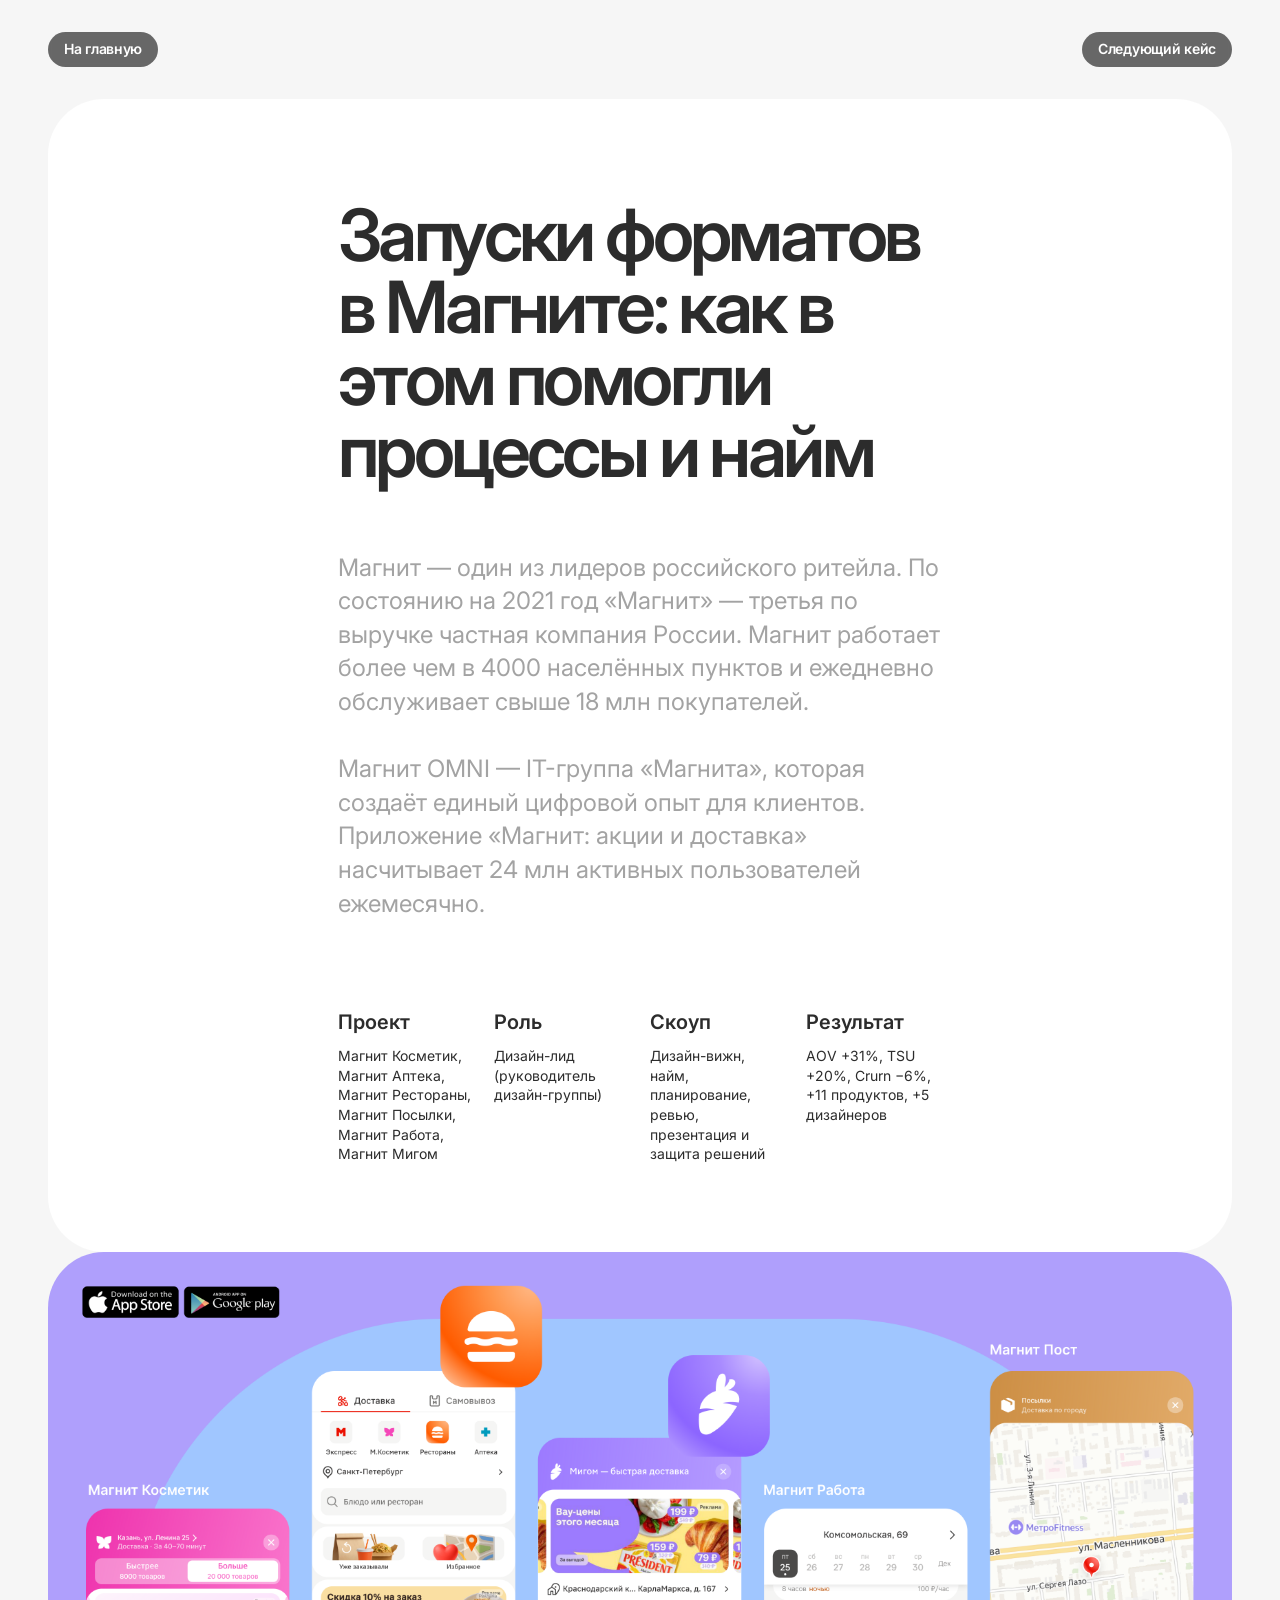
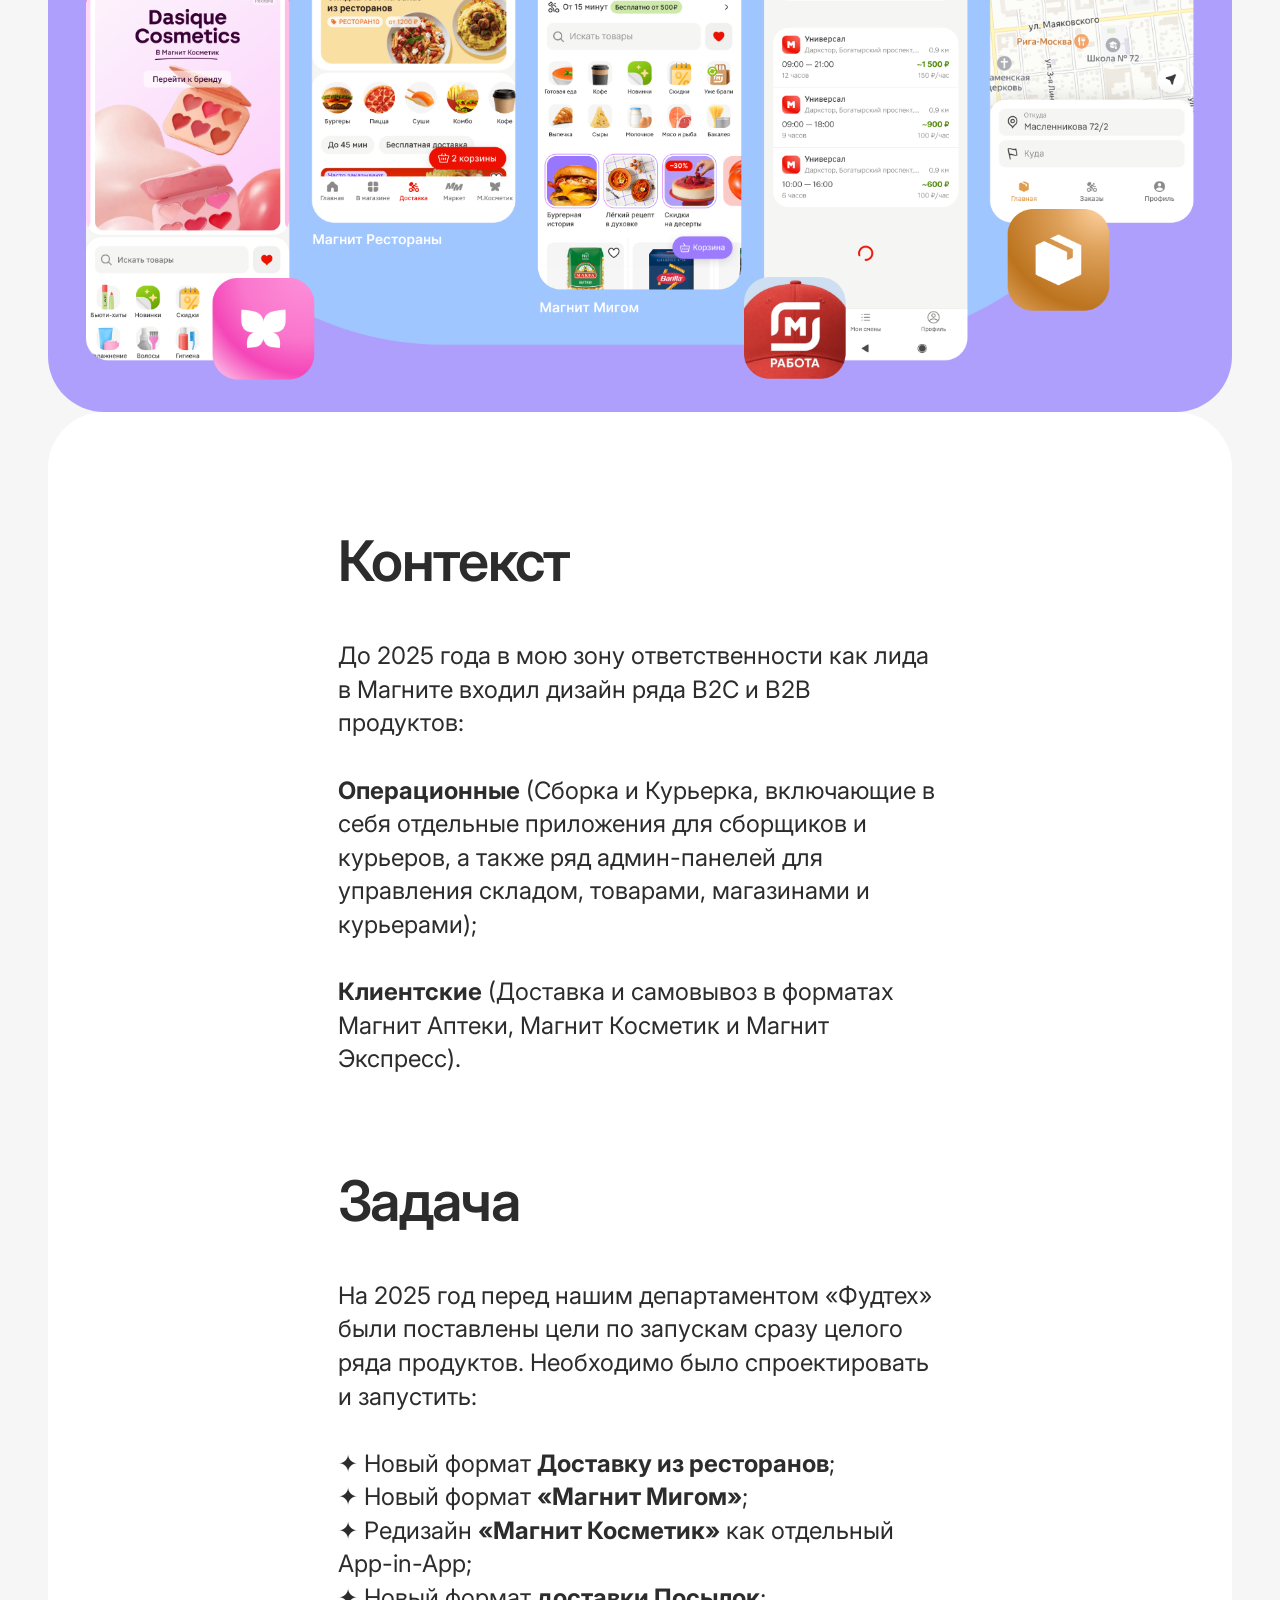
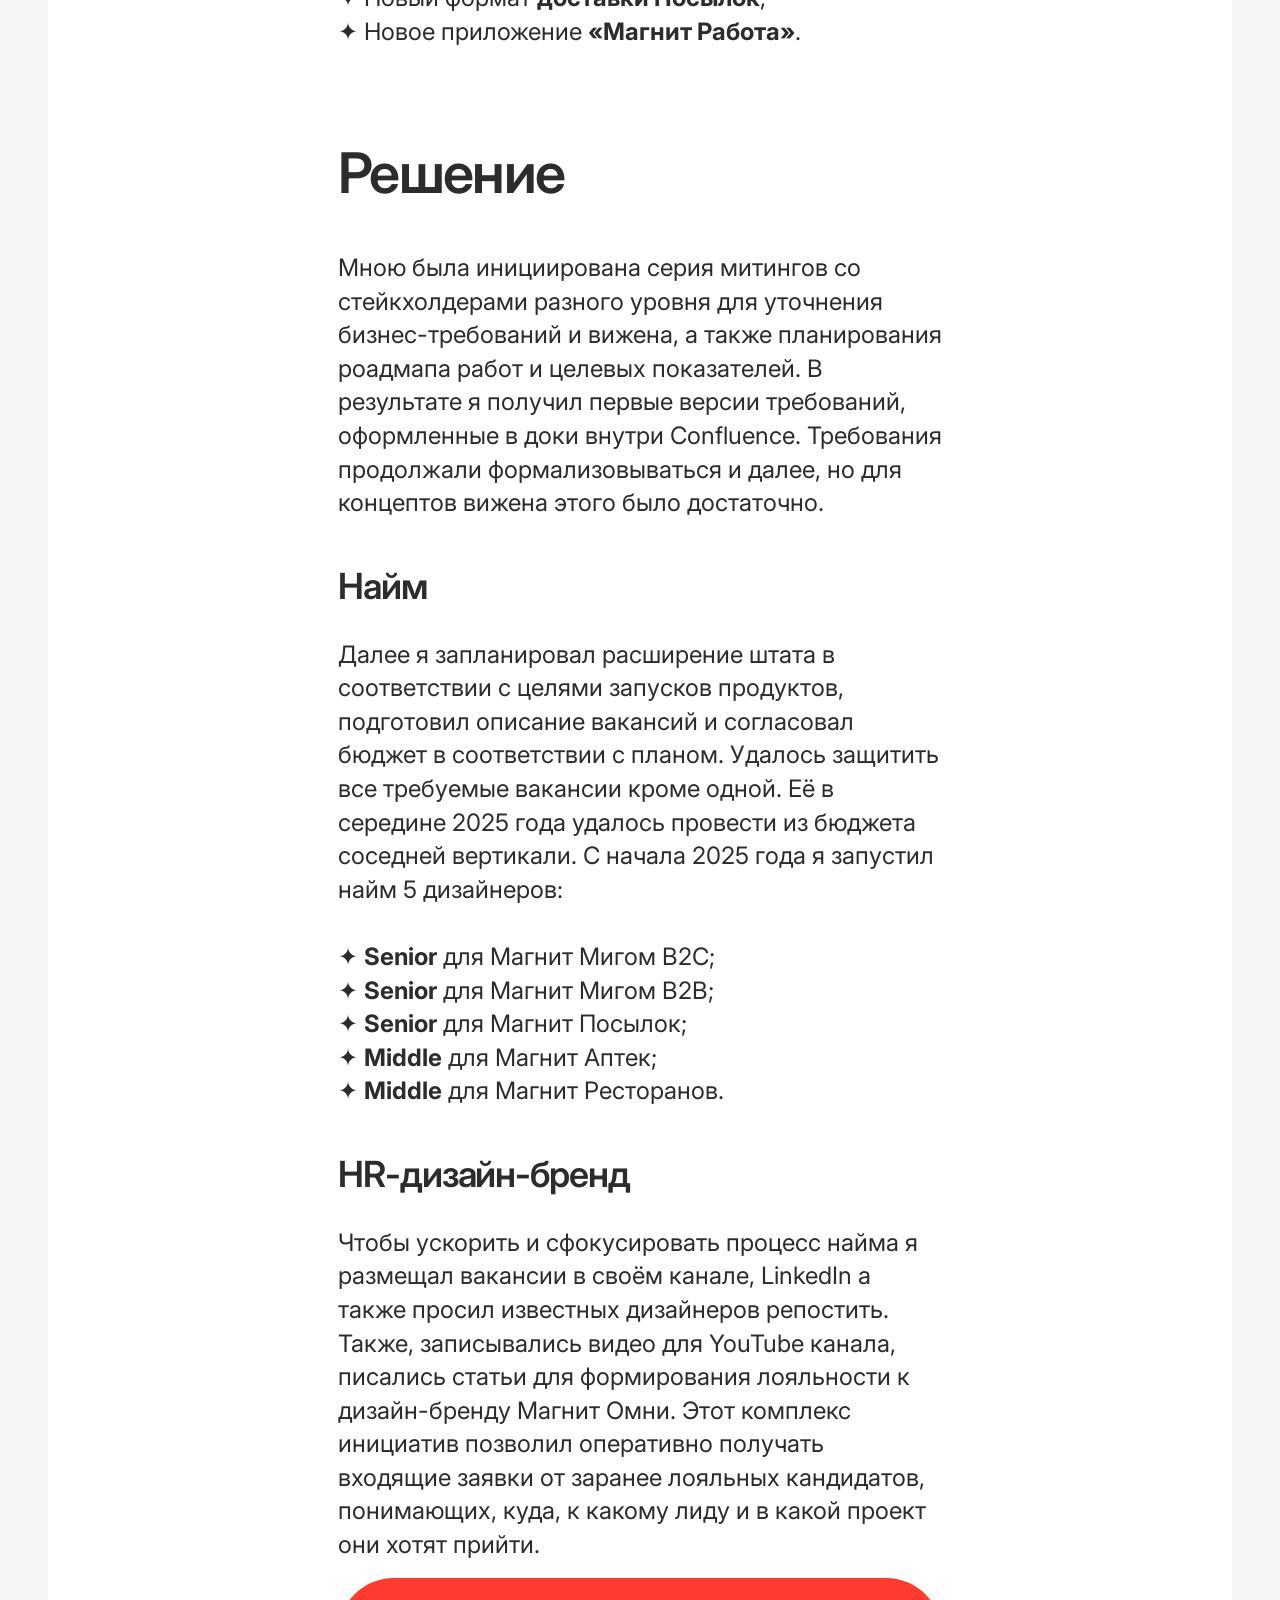
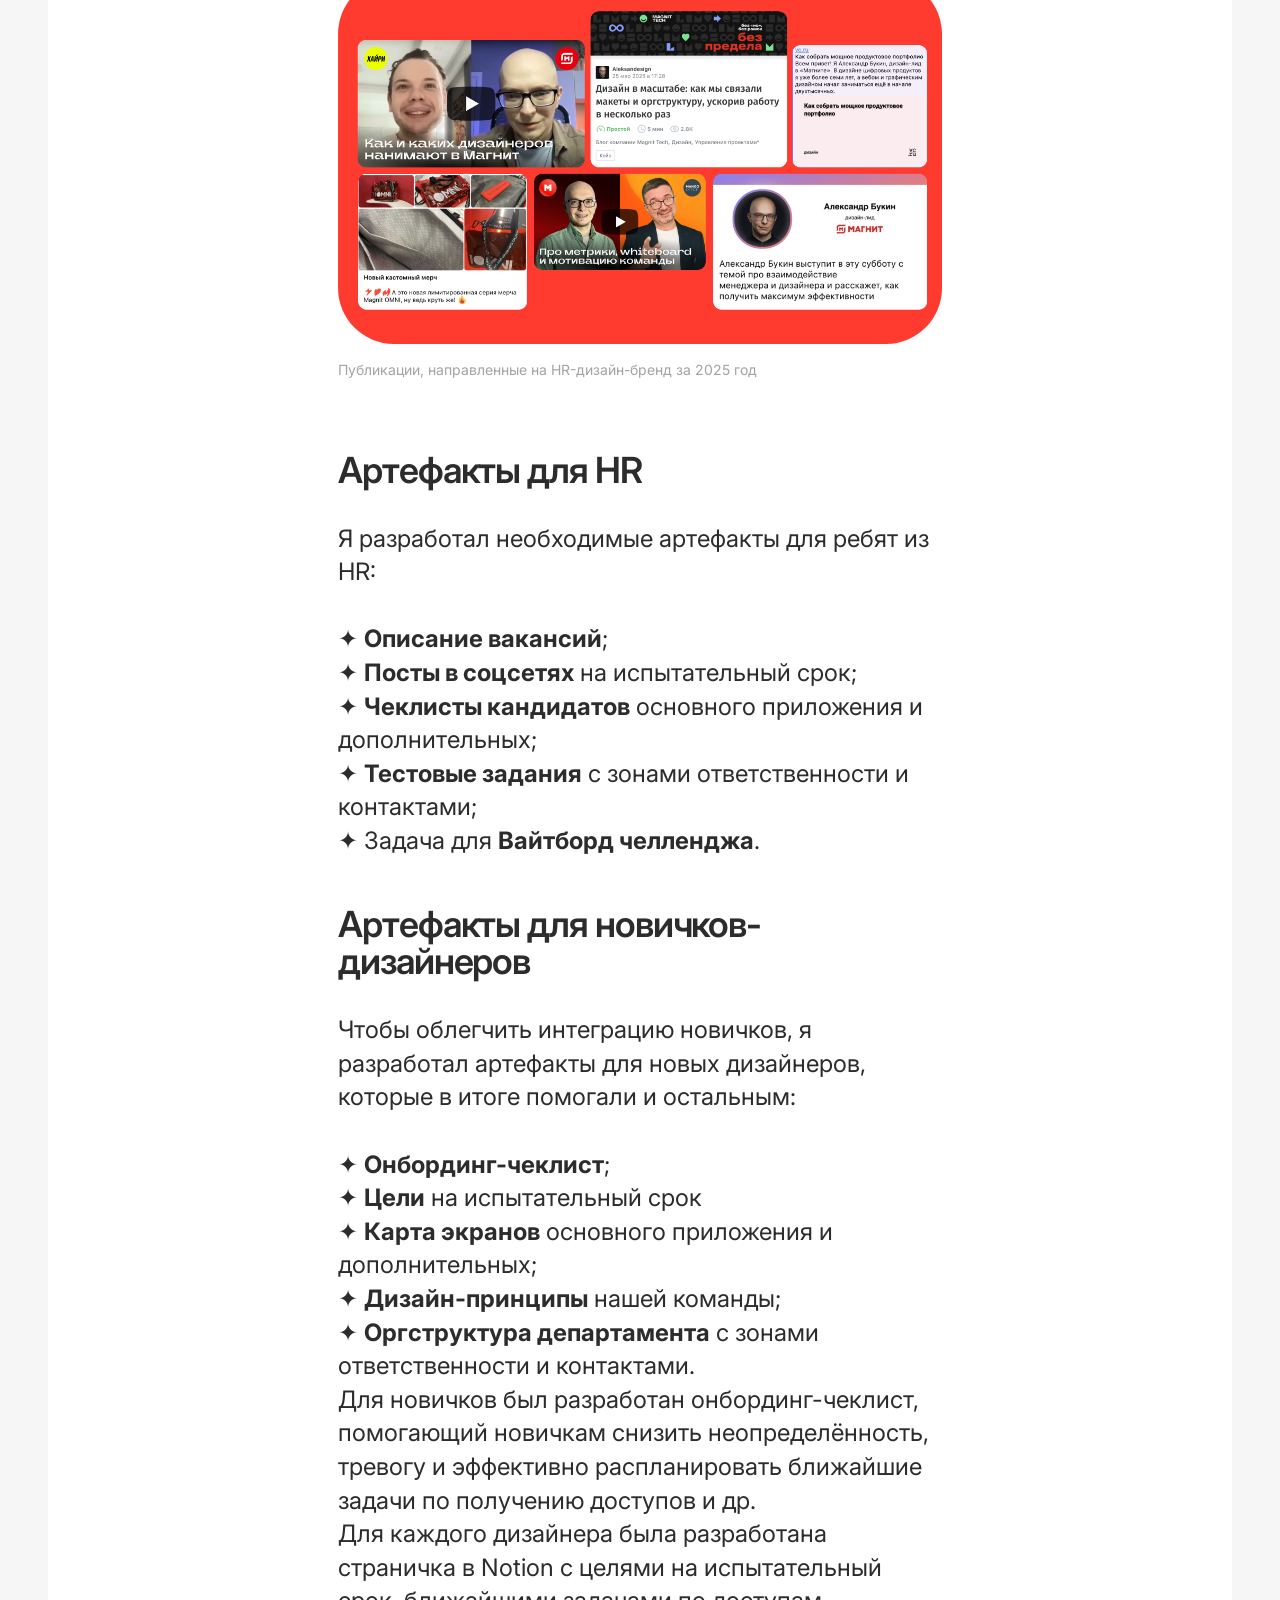
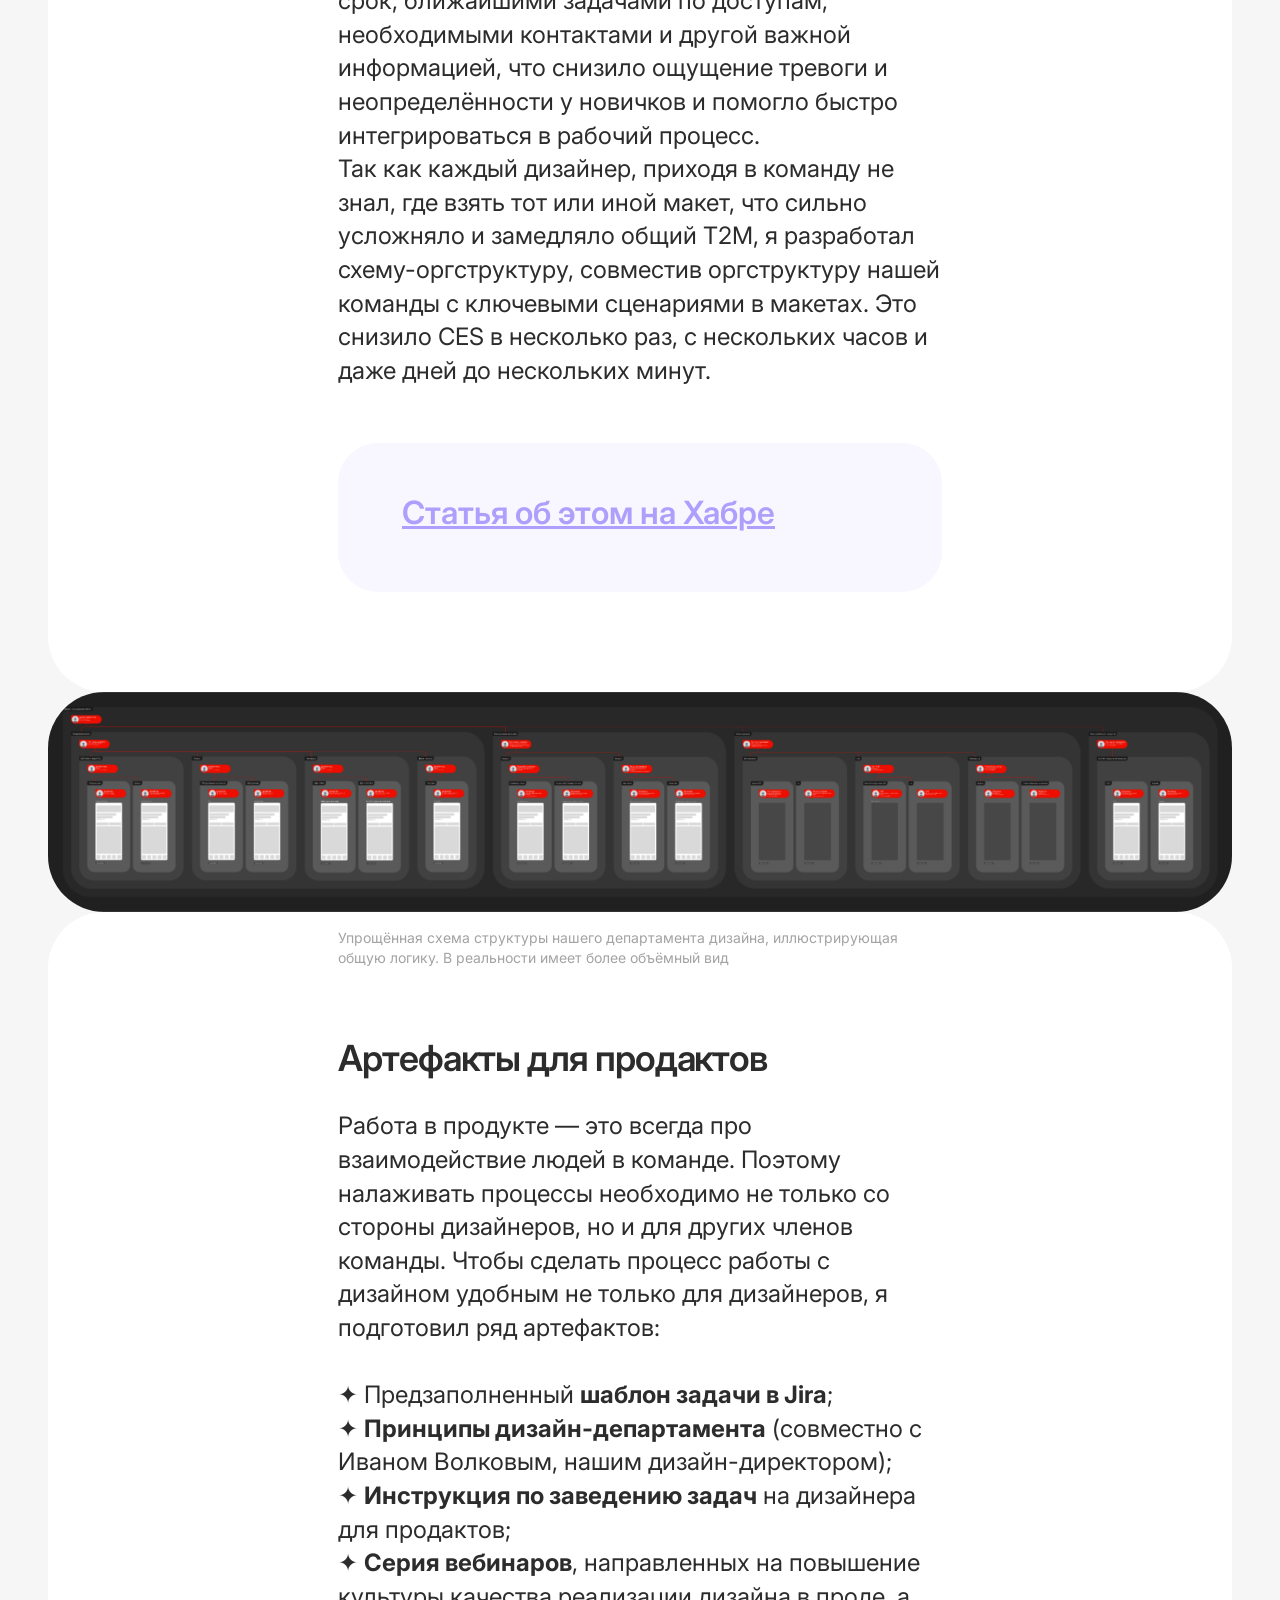
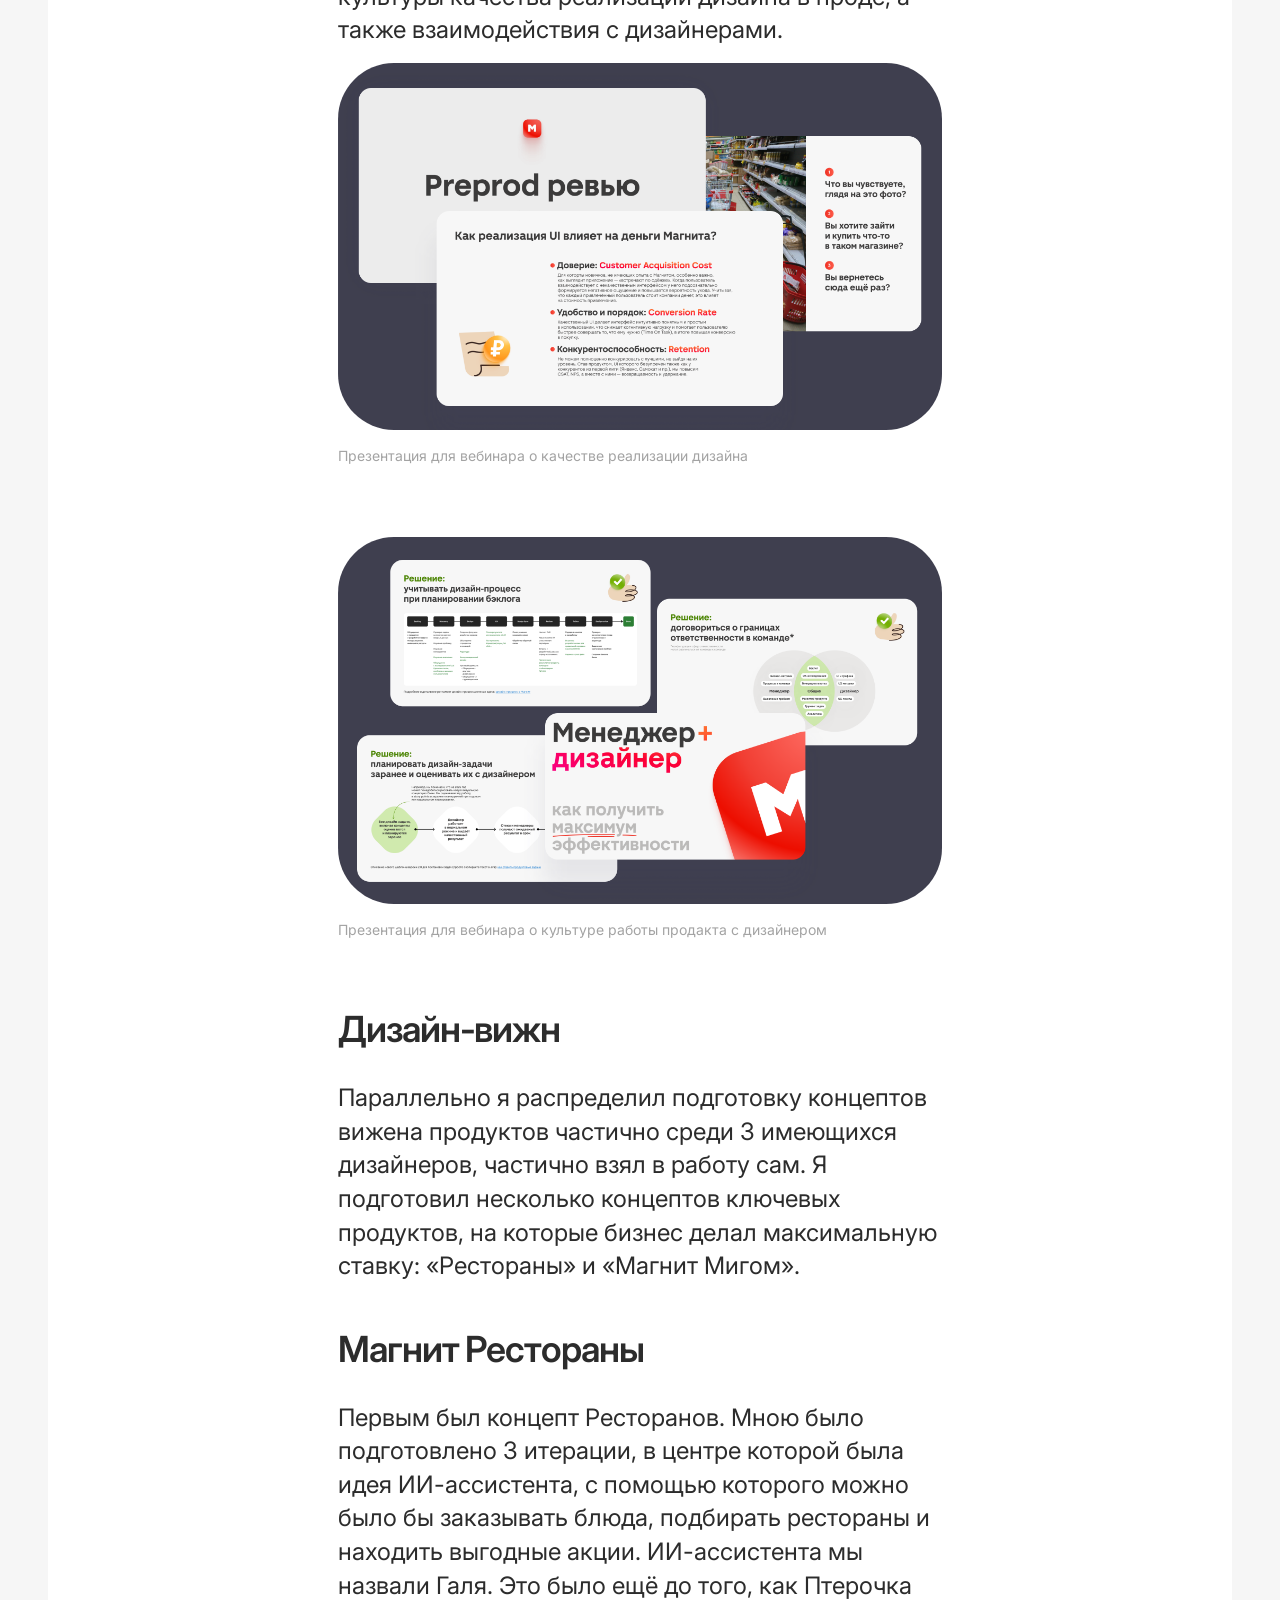
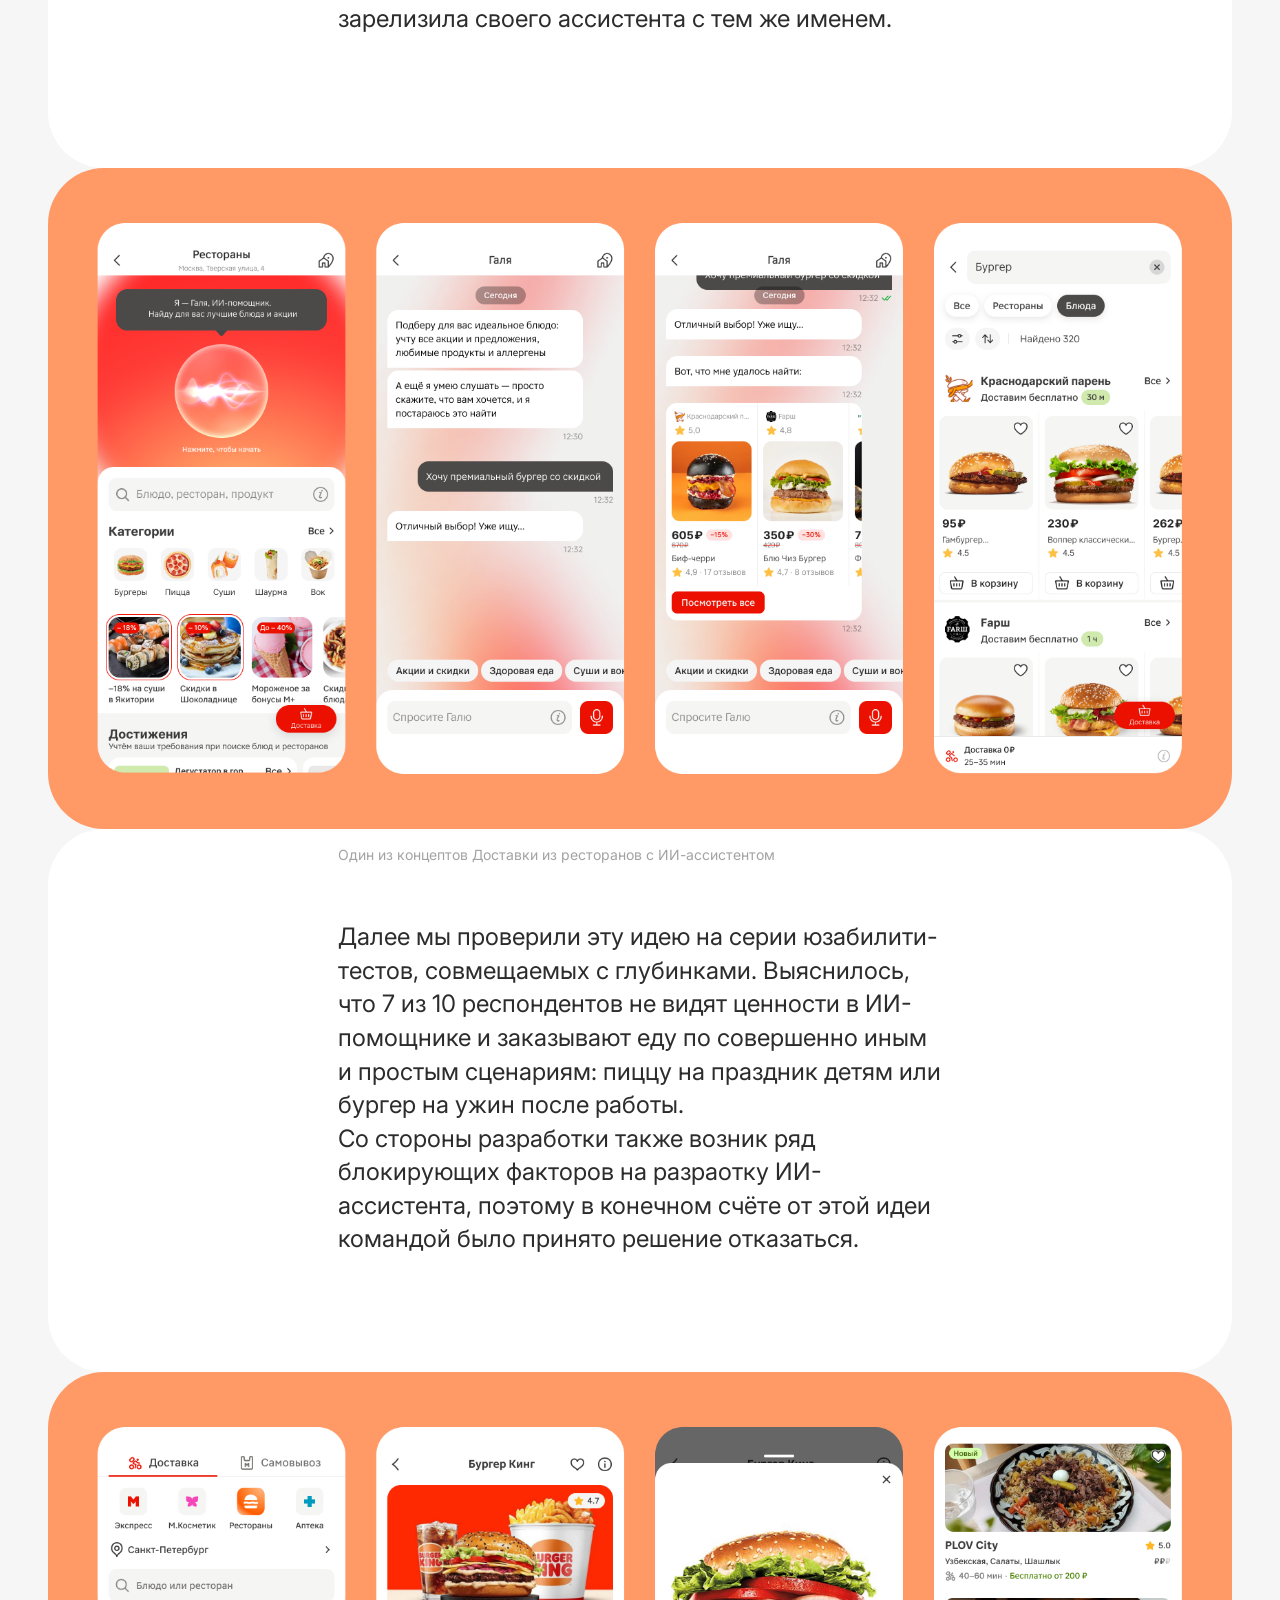
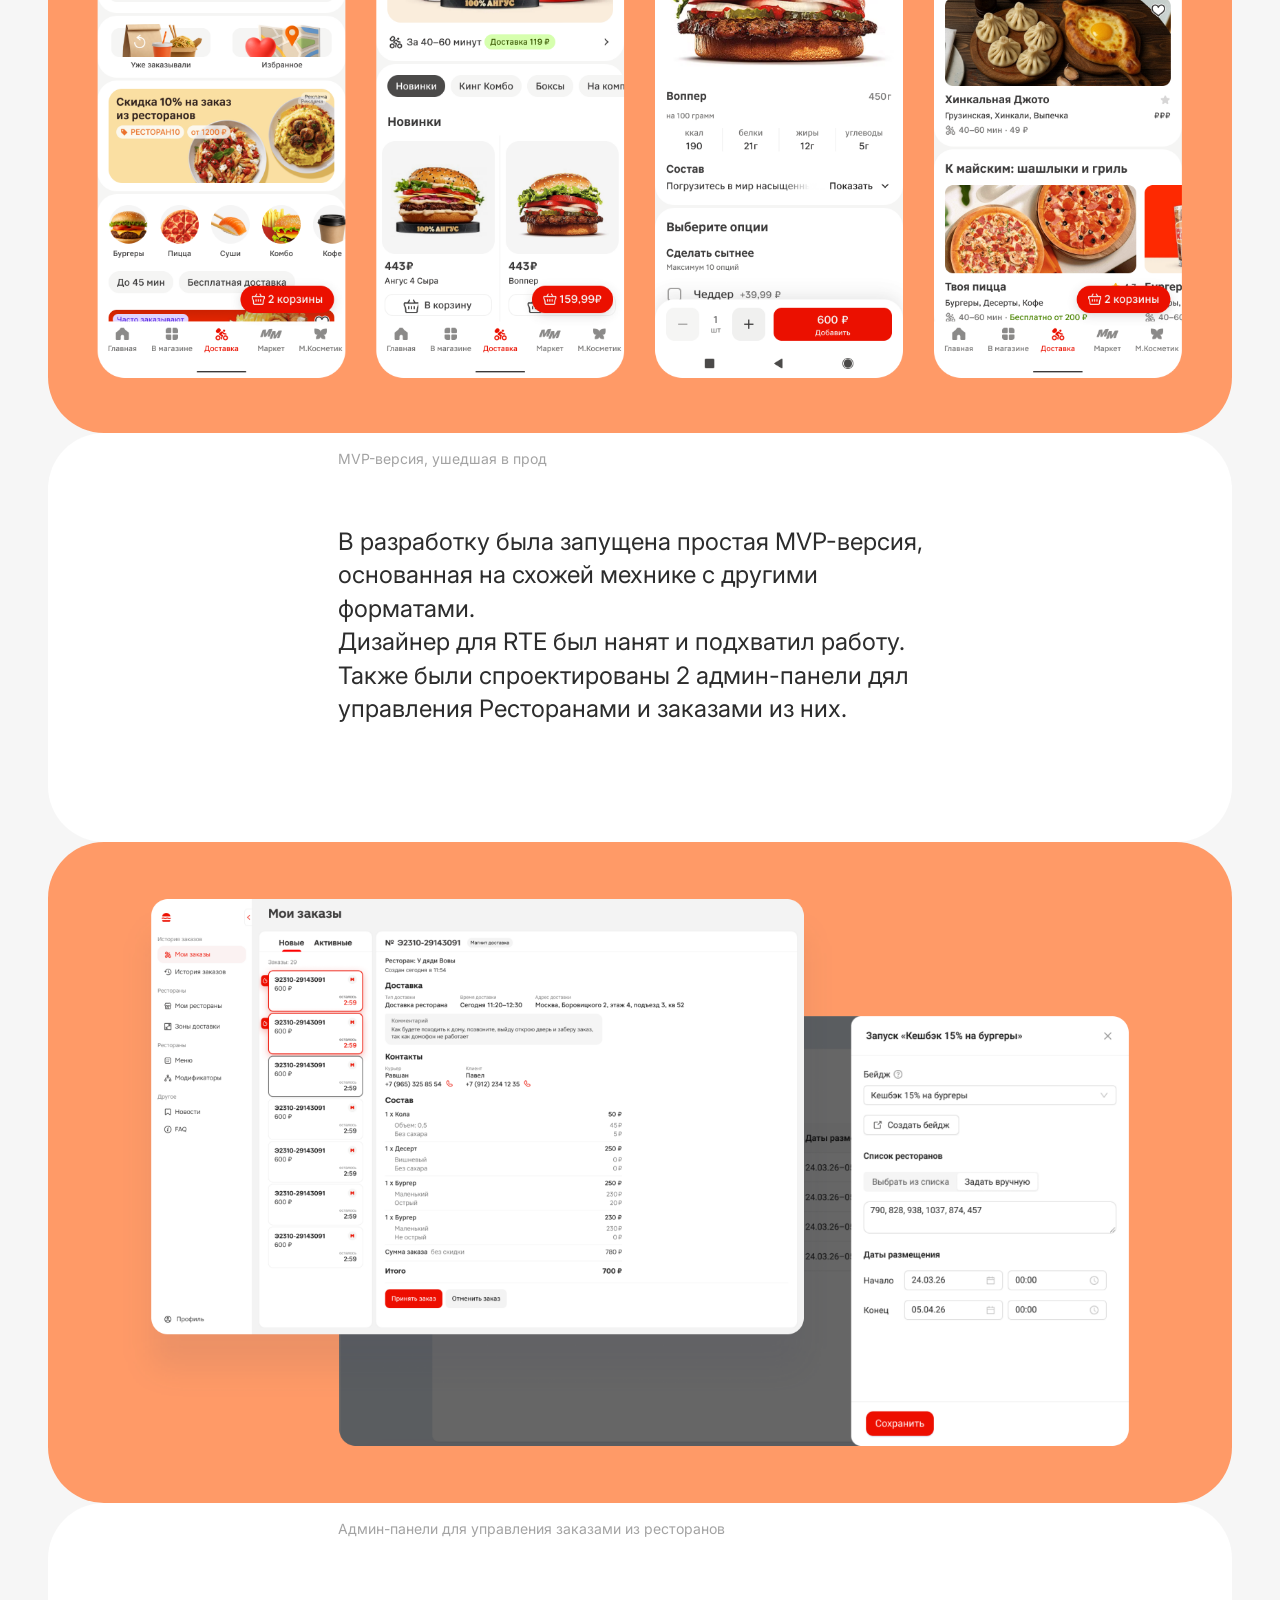
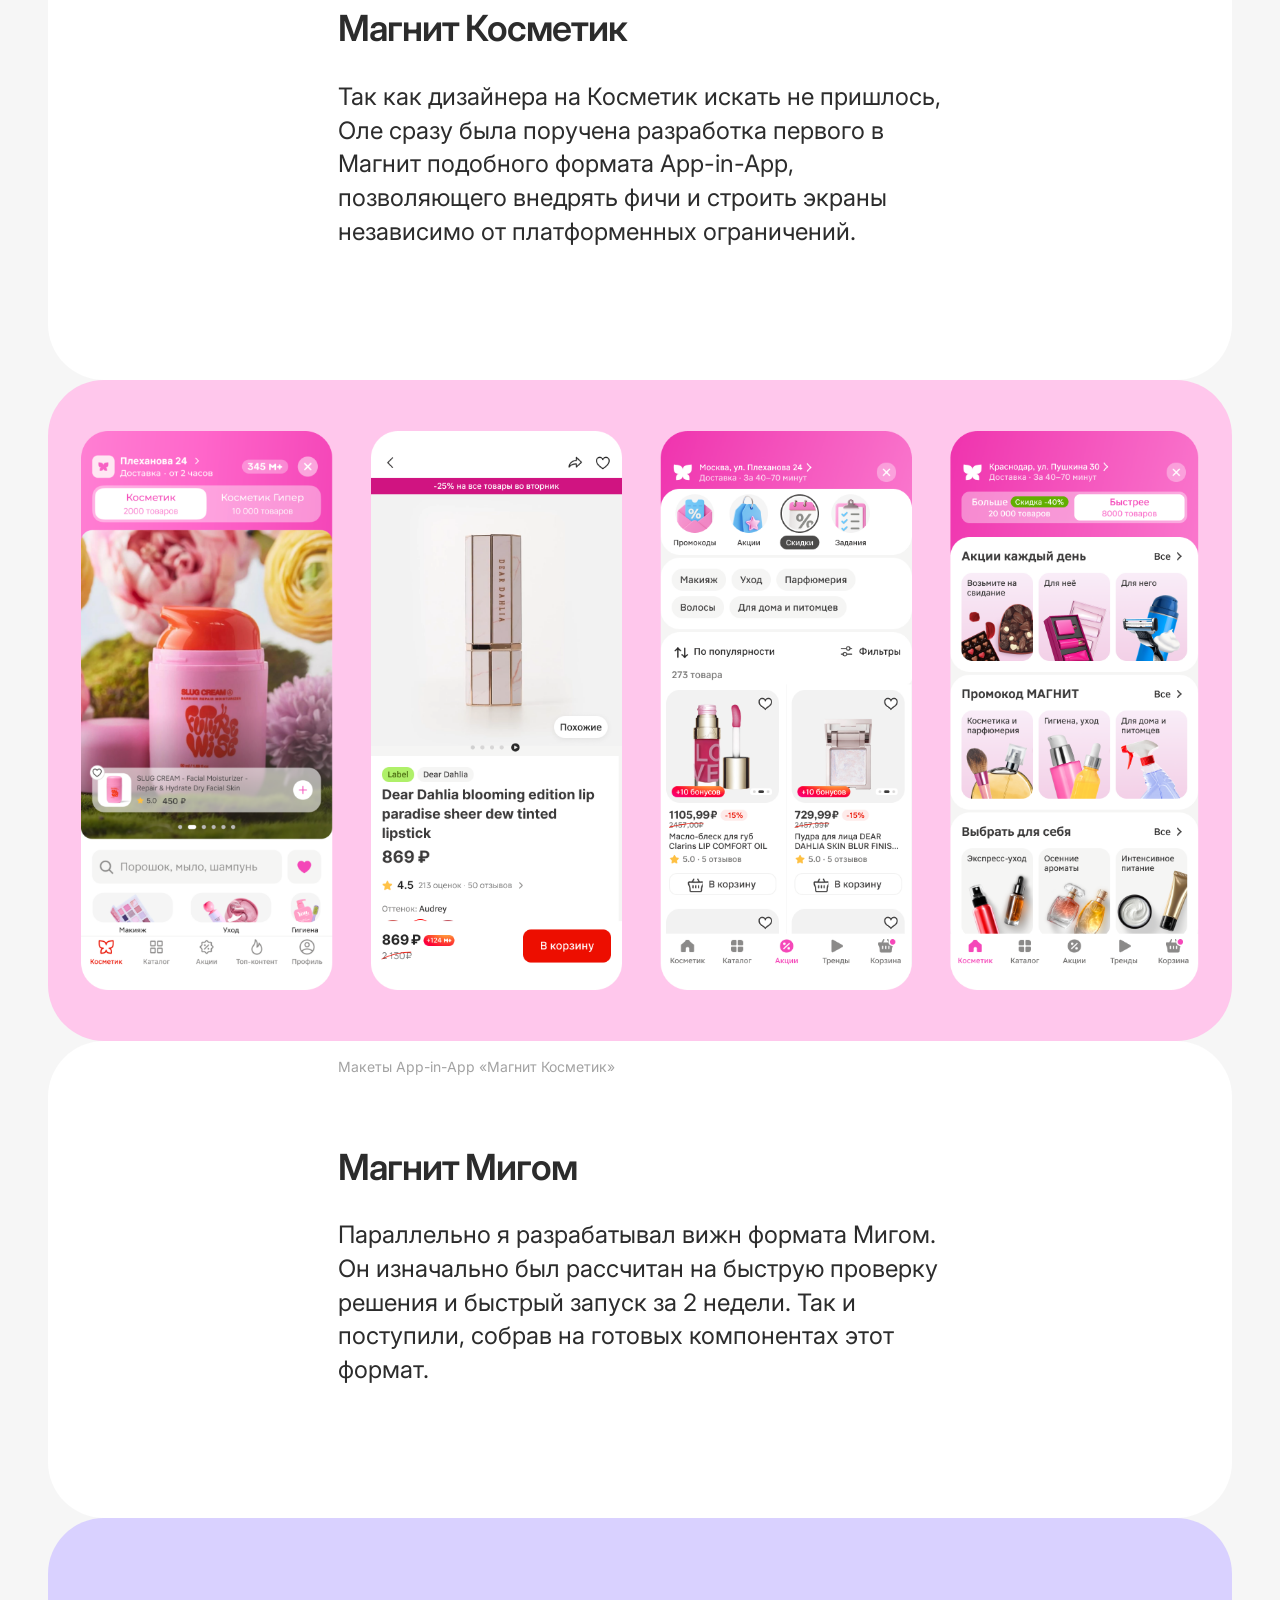
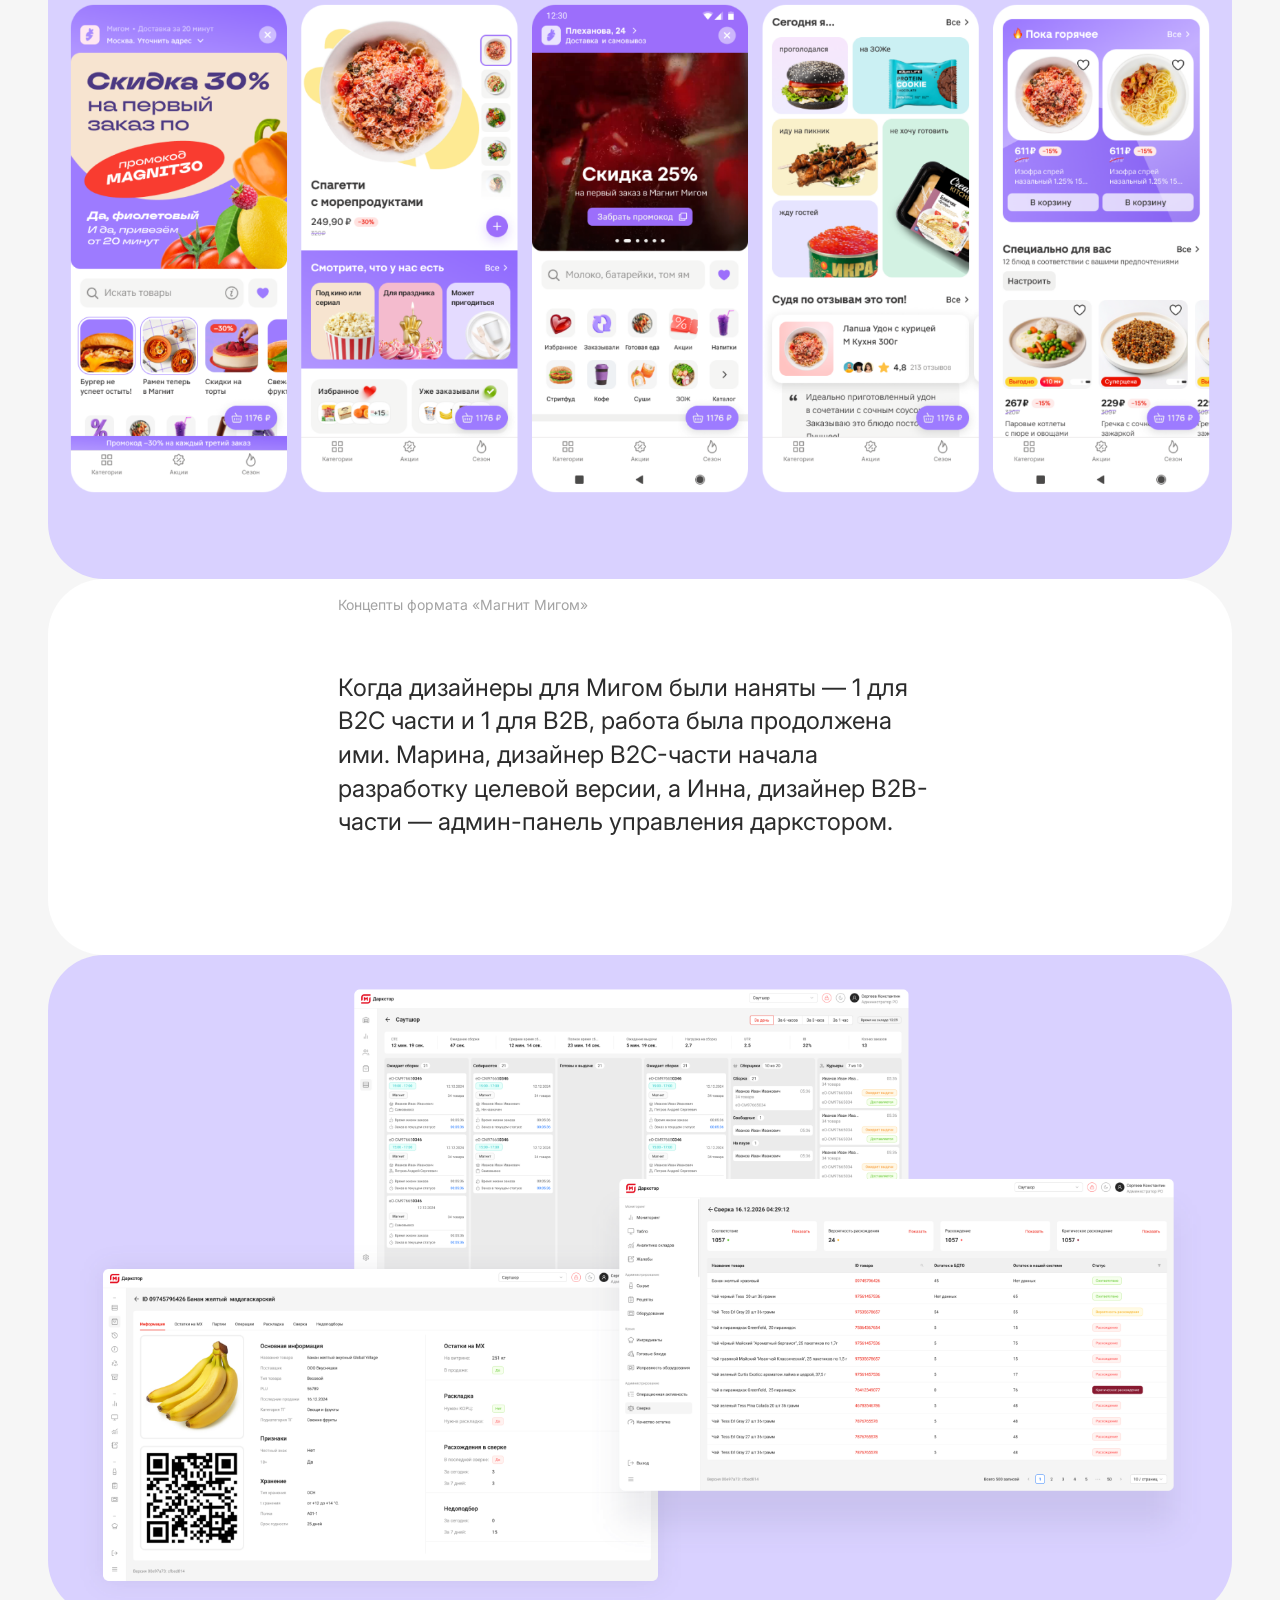
==== cases/case1.html @ b564f95c "Fix double-stacked padding between mobile text blocks on case pages. Collapse adjacent text padding " ====
<!DOCTYPE html>
<html lang="ru">
<head>
  <meta charset="UTF-8">
  <meta name="viewport" content="width=device-width, initial-scale=1.0, viewport-fit=cover">
  <title>Запуски форматов в Магните: как в этом помогли процессы и найм — Александр Букин</title>
  <link rel="icon" href="../favicon.svg" type="image/svg+xml">
  <link rel="icon" href="../favicon.png" type="image/png" sizes="16x16">
  <link rel="preconnect" href="https://fonts.googleapis.com">
  <link rel="preconnect" href="https://fonts.gstatic.com" crossorigin>
  <link href="https://fonts.googleapis.com/css2?family=Inter:wght@400;500;600&display=swap" rel="stylesheet">
  <link rel="stylesheet" href="../styles.css?v=6">
  <link rel="stylesheet" href="../case-page.css?v=37">
  <script data-goatcounter="https://aleksandesign.goatcounter.com/count"
          async src="//gc.zgo.at/count.js"></script>
</head>
<body class="case-page">
  <div class="page page--case">
    <nav class="case-nav" aria-label="Навигация по кейсу">
      <a class="nav-menu-header nav-pill" href="../index.html">На главную</a>
      <a class="nav-menu-next-case nav-pill" href="case2.html">Следующий кейс</a>
    </nav>
    <div class="section-content">
      <div class="text-header-block">
        <div class="text-header">
          <div class="block-hero">
            <div class="text-title">
              <h1>Запуски форматов в Магните: как в этом помогли процессы и найм</h1>
            </div>
          </div>
        </div>
      </div>
      <div class="text-intro-block">
        <div class="text-gray">
          <div class="block-description">
            <div class="text-description">
              <p>Магнит — один из лидеров российского ритейла. По состоянию на 2021 год «Магнит» — третья по выручке частная компания России. Магнит работает более чем в 4000 населённых пунктов и ежедневно обслуживает свыше 18 млн покупателей.</p>
              <p>Магнит OMNI — IT-группа «Магнита», которая создаёт единый цифровой опыт для клиентов. Приложение «Магнит: акции и доставка» насчитывает 24 млн активных пользователей ежемесячно.</p>
            </div>
          </div>
        </div>
      </div>
      <div class="text-columns-block">
        <div class="text-columns">
          <div class="col-block">
            <div class="text-description">
              <p>Проект</p>
              <p>Магнит Косметик, Магнит Аптека, Магнит Рестораны, Магнит Посылки, Магнит Работа, Магнит Мигом</p>
            </div>
          </div>
          <div class="col-block">
            <div class="text-description">
              <p>Роль</p>
              <p>Дизайн-лид (руководитель дизайн-группы)</p>
            </div>
          </div>
          <div class="col-block">
            <div class="text-description">
              <p>Скоуп</p>
              <p>Дизайн-вижн, найм, планирование, ревью, презентация и защита решений</p>
            </div>
          </div>
          <div class="col-block">
            <div class="text-description">
              <p>Результат</p>
              <p>AOV +31%, TSU +20%, Crurn −6%,<br>+11 продуктов, +5 дизайнеров</p>
            </div>
          </div>
        </div>
      </div>
      <div class="img-big-block">
        <div class="img-big img-big--medium">
          <img src="../assets/cases/case1/case1-01.png" alt="" loading="lazy">
        </div>
      </div>
      <div class="text-emptyimg-block" aria-hidden="true">
        <div class="text-gray"></div>
      </div>
      <div class="text-head-block">
        <div class="text-head text-head--section">
          <p>Контекст</p>
        </div>
      </div>
      <div class="text-main-block">
        <div class="text-main">
          <p>До 2025 года в мою зону ответственности как лида в Магните входил дизайн ряда B2C и B2B продуктов:<br><br><strong>Операционные</strong> (Сборка и Курьерка, включающие в себя отдельные приложения для сборщиков и курьеров, а также ряд админ-панелей для управления складом, товарами, магазинами и курьерами);<br><br><strong>Клиентские</strong> (Доставка и самовывоз в форматах Магнит Аптеки, Магнит Косметик и Магнит Экспресс).</p>
        </div>
      </div>
      <div class="text-head-block">
        <div class="text-head text-head--section">
          <p>Задача</p>
        </div>
      </div>
      <div class="text-main-block">
        <div class="text-main">
          <p>На 2025 год перед нашим департаментом «Фудтех» были поставлены цели по запускам сразу целого ряда продуктов. Необходимо было спроектировать и запустить:</p>
          <p aria-hidden="true"><br></p>
          <p>✦ Новый формат <strong>Доставку из ресторанов</strong>;</p>
          <p>✦ Новый формат <strong>«Магнит Мигом»</strong>;<br>✦ Редизайн <strong>«Магнит Косметик»</strong> как отдельный App-in-App;<br>✦ Новый формат <strong>доставки Посылок</strong>;<br>✦ Новое приложение <strong>«Магнит Работа»</strong>.</p>
        </div>
      </div>
      <div class="text-head-block">
        <div class="text-head text-head--section">
          <p>Решение</p>
        </div>
      </div>
      <div class="text-card">
        <div class="text-card__body">
          <div class="text-main">
            <p>Мною была инициирована серия митингов со стейкхолдерами разного уровня для уточнения бизнес-требований и вижена, а также планирования роадмапа работ и целевых показателей. В результате я получил первые версии требований, оформленные в доки внутри Confluence. Требования продолжали формализовываться и далее, но для концептов вижена этого было достаточно.</p>
          </div>
          <div class="text-head text-head--sub">
              <p>Найм</p>
            </div>
          <div class="text-main">
            <p>Далее я запланировал расширение штата в соответствии с целями запусков продуктов, подготовил описание вакансий и согласовал бюджет в соответствии с планом. Удалось защитить все требуемые вакансии кроме одной. Её в середине 2025 года удалось провести из бюджета соседней вертикали. С начала 2025 года я запустил найм 5 дизайнеров:<br><br>✦ <strong>Senior</strong> для Магнит Мигом B2C;</p>
            <p>✦ <strong>Senior</strong> для Магнит Мигом B2B;<br>✦ <strong>Senior</strong> для Магнит Посылок;<br>✦ <strong>Middle</strong> для Магнит Аптек;<br>✦ <strong>Middle</strong> для Магнит Ресторанов.</p>
          </div>
          <div class="text-head text-head--sub">
              <p>HR-дизайн-бренд</p>
            </div>
          <div class="text-main">
            <p>Чтобы ускорить и сфокусировать процесс найма я размещал вакансии в своём канале, LinkedIn а также просил известных дизайнеров репостить. Также, записывались видео для YouTube канала, писались статьи для формирования лояльности к дизайн-бренду Магнит Омни. Этот комплекс инициатив позволил оперативно получать входящие заявки от заранее лояльных кандидатов, понимающих, куда, к какому лиду и в какой проект они хотят прийти.</p>
          </div>
        </div>
      </div>
      <div class="img-small-block">
        <div class="img-small">
          <div class="img">
            <img src="../assets/cases/case1/case1-02.png" alt="" loading="lazy">
          </div>
        </div>
      </div>
      <div class="text-gray-block-mini text-gray-block--caption">
        <div class="text-gray">
          <div class="block-description">
            <div class="text-description">
              <p>Публикации, направленные на HR-дизайн-бренд за 2025 год</p>
            </div>
          </div>
        </div>
      </div>
      <div class="text-card">
        <div class="text-card__body">
          <div class="text-head text-head--sub">
              <p>Артефакты для HR</p>
            </div>
          <div class="text-main">
            <p>Я разработал необходимые артефакты для ребят из HR:<br><br>✦ <strong>Описание вакансий</strong>;</p>
            <p>✦ <strong>Посты в соцсетях</strong> на испытательный срок;<br>✦ <strong>Чеклисты кандидатов</strong> основного приложения и дополнительных;<br>✦ <strong>Тестовые задания</strong> с зонами ответственности и контактами;<br>✦ Задача для <strong>Вайтборд челленджа</strong>.</p>
          </div>
          <div class="text-head text-head--sub">
              <p>Артефакты для новичков-дизайнеров</p>
            </div>
          <div class="text-main">
            <p>Чтобы облегчить интеграцию новичков, я разработал артефакты для новых дизайнеров, которые в итоге помогали и остальным:<br><br>✦ <strong>Онбординг-чеклист</strong>;</p>
            <p>✦ <strong>Цели</strong> на испытательный срок<br>✦ <strong>Карта экранов</strong> основного приложения и дополнительных;<br>✦ <strong>Дизайн-принципы</strong> нашей команды;<br>✦ <strong>Оргструктура департамента</strong> с зонами ответственности и контактами.</p>
            <p>Для новичков был разработан онбординг-чеклист, помогающий новичкам снизить неопределённость, тревогу и эффективно распланировать ближайшие задачи по получению доступов и др.</p>
            <p>Для каждого дизайнера была разработана страничка в Notion с целями на испытательный срок, ближайшими задачами по доступам, необходимыми контактами и другой важной информацией, что снизило ощущение тревоги и неопределённости у новичков и помогло быстро интегрироваться в рабочий процесс.</p>
            <p>Так как каждый дизайнер, приходя в команду не знал, где взять тот или иной макет, что сильно усложняло и замедляло общий T2M, я разработал схему-оргструктуру, совместив оргструктуру нашей команды с ключевыми сценариями в макетах. Это снизило CES в несколько раз, с нескольких часов и даже дней до нескольких минут.</p>
          </div>
        </div>
      </div>
      <div class="text-linked-block">
        <div class="link-text">
          <div class="linked-text">
            <div class="text-description">
              <a href="https://habr.com/ru/companies/magnit/articles/893130/" target="_blank" rel="noopener">Статья об этом на Хабре</a>
            </div>
          </div>
        </div>
      </div>
      <div class="text-empty-100" aria-hidden="true"></div>
      <div class="img-big-block">
        <div class="img-big">
          <img src="../assets/cases/case1/case1-03.png" alt="" loading="lazy">
        </div>
      </div>
      <div class="text-gray-block text-gray-block--caption">
        <div class="text-gray">
          <div class="block-description">
            <div class="text-description">
              <p>Упрощённая схема структуры нашего департамента дизайна, иллюстрирующая общую логику. В реальности имеет более объёмный вид</p>
            </div>
          </div>
        </div>
      </div>
      <div class="text-card">
        <div class="text-card__body">
          <div class="text-head text-head--sub">
              <p>Артефакты для продактов</p>
            </div>
          <div class="text-main">
            <p>Работа в продукте — это всегда про взаимодействие людей в команде. Поэтому налаживать процессы необходимо не только со стороны дизайнеров, но и для других членов команды. Чтобы сделать процесс работы с дизайном удобным не только для дизайнеров, я подготовил ряд артефактов:<br><br>✦ Предзаполненный <strong>шаблон задачи в Jira</strong>;</p>
            <p>✦ <strong>Принципы дизайн-департамента</strong> (совместно с Иваном Волковым, нашим дизайн-директором);<br>✦ <strong>Инструкция по заведению задач</strong> на дизайнера для продактов;<br>✦ <strong>Серия вебинаров</strong>, направленных на повышение культуры качества реализации дизайна в проде, а также взаимодействия с дизайнерами.</p>
          </div>
        </div>
      </div>
      <div class="img-small-block">
        <div class="img-small">
          <div class="img">
            <img src="../assets/cases/case1/case1-04.png" alt="" loading="lazy">
          </div>
        </div>
      </div>
      <div class="text-gray-block-mini text-gray-block--caption">
        <div class="text-gray">
          <div class="block-description">
            <div class="text-description">
              <p>Презентация для вебинара о качестве реализации дизайна</p>
            </div>
          </div>
        </div>
      </div>
      <div class="img-small-block">
        <div class="img-small">
          <div class="img">
            <img src="../assets/cases/case1/case1-05.png" alt="" loading="lazy">
          </div>
        </div>
      </div>
      <div class="text-gray-block-mini text-gray-block--caption">
        <div class="text-gray">
          <div class="block-description">
            <div class="text-description">
              <p>Презентация для вебинара о культуре работы продакта с дизайнером</p>
            </div>
          </div>
        </div>
      </div>
      <div class="text-card">
        <div class="text-card__body">
          <div class="text-head text-head--sub">
              <p>Дизайн-вижн</p>
            </div>
          <div class="text-main">
            <p>Параллельно я распределил подготовку концептов вижена продуктов частично среди 3 имеющихся дизайнеров, частично взял в работу сам. Я подготовил несколько концептов ключевых продуктов, на которые бизнес делал максимальную ставку: «Рестораны» и «Магнит Мигом».</p>
          </div>
          <div class="text-head text-head--sub">
              <p>Магнит Рестораны</p>
            </div>
          <div class="text-main">
            <p>Первым был концепт Ресторанов. Мною было подготовлено 3 итерации, в центре которой была идея ИИ-ассистента, с помощью которого можно было бы заказывать блюда, подбирать рестораны и находить выгодные акции. ИИ-ассистента мы назвали Галя. Это было ещё до того, как Птерочка зарелизила своего ассистента с тем же именем.</p>
          </div>
        </div>
      </div>
      <div class="text-empty-100" aria-hidden="true"></div>
      <div class="img-big-block">
        <div class="img-big">
          <img src="../assets/cases/case1/case1-06.png" alt="" loading="lazy">
        </div>
      </div>
      <div class="text-gray-block text-gray-block--caption">
        <div class="text-gray">
          <div class="block-description">
            <div class="text-description">
              <p>Один из концептов Доставки из ресторанов с ИИ-ассистентом</p>
            </div>
          </div>
        </div>
      </div>
      <div class="text-main-block">
        <div class="text-main">
          <p>Далее мы проверили эту идею на серии юзабилити-тестов, совмещаемых с глубинками. Выяснилось, что 7 из 10 респондентов не видят ценности в ИИ-помощнике и заказывают еду по совершенно иным и простым сценариям: пиццу на праздник детям или бургер на ужин после работы.</p>
          <p>Со стороны разработки также возник ряд блокирующих факторов на разраотку ИИ-ассистента, поэтому в конечном счёте от этой идеи командой было принято решение отказаться.</p>
        </div>
      </div>
      <div class="text-empty-100" aria-hidden="true"></div>
      <div class="img-big-block">
        <div class="img-big">
          <img src="../assets/cases/case1/case1-07.png" alt="" loading="lazy">
        </div>
      </div>
      <div class="text-gray-block text-gray-block--caption">
        <div class="text-gray">
          <div class="block-description">
            <div class="text-description">
              <p>MVP-версия, ушедшая в прод</p>
            </div>
          </div>
        </div>
      </div>
      <div class="text-main-block">
        <div class="text-main">
          <p>В разработку была запущена простая MVP-версия, основанная на схожей мехнике с другими форматами.</p>
          <p>Дизайнер для RTE был нанят и подхватил работу. Также были спроектированы 2 админ-панели дял управления Ресторанами и заказами из них.</p>
        </div>
      </div>
      <div class="text-empty-100" aria-hidden="true"></div>
      <div class="img-big-block">
        <div class="img-big">
          <img src="../assets/cases/case1/case1-08.png" alt="" loading="lazy">
        </div>
      </div>
      <div class="text-gray-block text-gray-block--caption">
        <div class="text-gray">
          <div class="block-description">
            <div class="text-description">
              <p>Админ-панели для управления заказами из ресторанов</p>
            </div>
          </div>
        </div>
      </div>
      <div class="text-card">
        <div class="text-card__body">
          <div class="text-head text-head--sub">
              <p>Магнит Косметик</p>
            </div>
          <div class="text-main">
            <p>Так как дизайнера на Косметик искать не пришлось, Оле сразу была поручена разработка первого в Магнит подобного формата App-in-App, позволяющего внедрять фичи и строить экраны независимо от платформенных ограничений.</p>
          </div>
        </div>
      </div>
      <div class="text-empty-100" aria-hidden="true"></div>
      <div class="img-big-block">
        <div class="img-big">
          <img src="../assets/cases/case1/case1-09.png" alt="" loading="lazy">
        </div>
      </div>
      <div class="text-gray-block text-gray-block--caption">
        <div class="text-gray">
          <div class="block-description">
            <div class="text-description">
              <p>Макеты App-in-App «Магнит Косметик»</p>
            </div>
          </div>
        </div>
      </div>
      <div class="text-card">
        <div class="text-card__body">
          <div class="text-head text-head--sub">
              <p>Магнит Мигом</p>
            </div>
          <div class="text-main">
            <p>Параллельно я разрабатывал вижн формата Мигом. Он изначально был рассчитан на быструю проверку решения и быстрый запуск за 2 недели. Так и поступили, собрав на готовых компонентах этот формат.</p>
          </div>
        </div>
      </div>
      <div class="text-empty-100" aria-hidden="true"></div>
      <div class="img-big-block">
        <div class="img-big">
          <img src="../assets/cases/case1/case1-10.png" alt="" loading="lazy">
        </div>
      </div>
      <div class="text-gray-block text-gray-block--caption">
        <div class="text-gray">
          <div class="block-description">
            <div class="text-description">
              <p>Концепты формата «Магнит Мигом»</p>
            </div>
          </div>
        </div>
      </div>
      <div class="text-main-block">
        <div class="text-main">
          <p>Когда дизайнеры для Мигом были наняты — 1 для B2C части и 1 для B2B, работа была продолжена ими. Марина, дизайнер B2C-части начала разработку целевой версии, а Инна, дизайнер B2B-части — админ-панель управления даркстором.</p>
        </div>
      </div>
      <div class="text-empty-100" aria-hidden="true"></div>
      <div class="img-big-block">
        <div class="img-big">
          <img src="../assets/cases/case1/case1-11.png" alt="" loading="lazy">
        </div>
      </div>
      <div class="text-gray-block text-gray-block--caption">
        <div class="text-gray">
          <div class="block-description">
            <div class="text-description">
              <p>Даркстор «Магнит Мигом»</p>
            </div>
          </div>
        </div>
      </div>
      <div class="text-card">
        <div class="text-card__body">
          <div class="text-head text-head--sub">
              <p>Магнит Работа</p>
            </div>
          <div class="text-main">
            <p>Вите, дизайнеру команды Сборки, досталась разработка приложения Магнит Работа и админ-панели для него.</p>
          </div>
        </div>
      </div>
      <div class="text-empty-100" aria-hidden="true"></div>
      <div class="img-big-block">
        <div class="img-big">
          <img src="../assets/cases/case1/case1-12.png" alt="" loading="lazy">
        </div>
      </div>
      <div class="text-gray-block text-gray-block--caption">
        <div class="text-gray">
          <div class="block-description">
            <div class="text-description">
              <p>Приложение «Магнит Работа»</p>
            </div>
          </div>
        </div>
      </div>
      <div class="text-card">
        <div class="text-card__body">
          <div class="text-head text-head--sub">
              <p>Магнит Пост</p>
            </div>
          <div class="text-main">
            <p>Далее был нанят дизайнер в формат Посылок. Данила разработал приложение Посылок, а также продолжил работу с админ-панелью и личным кабинетом.</p>
          </div>
        </div>
      </div>
      <div class="text-empty-100" aria-hidden="true"></div>
      <div class="img-big-block">
        <div class="img-big">
          <img src="../assets/cases/case1/case1-13.png" alt="" loading="lazy">
        </div>
      </div>
      <div class="text-gray-block text-gray-block--caption">
        <div class="text-gray">
          <div class="block-description">
            <div class="text-description">
              <p>Приложение «Магнит Пост»</p>
            </div>
          </div>
        </div>
      </div>
      <div class="text-card">
        <div class="text-card__body">
          <div class="text-head text-head--sub">
              <p>Кросс-ревью</p>
            </div>
          <div class="text-main">
            <p>Так как количество продуктов, дизайнеров и команд росло, обычного ревью стало не хватать. Не хватало времени на детальное ревью всех сценариев и экранов, пропускались ошибки в компонентах, не было системности в части редакторского и коммуникационного ревью.</p>
            <p>Вместе с другими дизайн-лидами мы в течение двух недель разработали новый процесс дизайн-ревью, включающий регламент всех возможных сценариев. Важным моментом в процессе была опция альтернативы показа макета на сессии дизайн-критики вместо ревью лида — это сняло часть нагрузки с меня и лидов других команд.</p>
          </div>
          <div class="text-head text-head--sub">
              <p>Дизайн-гильдии</p>
            </div>
          <div class="text-main">
            <p>Старый формат синков не вмещал в себя такое количество дизайнеров и продуктов. Поэтому мы с лидами встретились, чтобы обсудить, как мы можем пересобрать синки. Было принято решение перегруппировать дизайнеров по гильдиям в соответствии с их продуктами. Были выставлены синки на протяжении недели — B2C-гильдия, B2B&B2E, Web, а также лояльность и монетизация.</p>
          </div>
        </div>
      </div>
      <div class="text-head-block">
        <div class="text-head text-head--section">
          <p>Проблемы и выводы</p>
        </div>
      </div>
      <div class="text-card">
        <div class="text-card__body">
          <div class="text-head text-head--sub">
              <p>Разработка</p>
            </div>
          <div class="text-main">
            <p>Самым сложным были ограничения разработки и постоянная необходимость урезать MVP сильнее и сильнее. Другой сложной частью была реализация макетов со стороны разработки и частое игнорирование комментариев, полученных от ревью качества дизайнера.</p>
          </div>
          <div class="text-head text-head--sub">
              <p>Дизайн-культура продактов</p>
            </div>
          <div class="text-main">
            <p>Продакты и менеджмент не видело большой проблемы в небольших косяках реализации и не видело профита в исправлении мелких багов. Я сделал попытку исправить такой подход, проведя серию вебинаров для всех команд разработки по культуре, что улучшило ситуацию и повысило вовлечённость продактов.</p>
          </div>
        </div>
      </div>
      <div class="text-head-block">
        <div class="text-head text-head--section">
          <p>Результат</p>
        </div>
      </div>
      <div class="text-main-block">
        <div class="text-main">
          <p>За 2025 год были запущены все 5 форматов. Для обеспечения работы формата Рестораны было разработано и запущено 2 админ-панели управления заказами и ресторанами, 1 админ-панель управления заказами в Магнит Работе, 1 админ-панель для управления посылками и личный кабинет для B2B-клиентов посылок, а также админ-панель Дарксторов. Суммарно 11 продуктов.</p>
          <p>За 6 месяцев после запуска App-in-App Магнит Косметик ключевые метрики продукта показали положительную динамику:</p>
        </div>
      </div>
      <div class="text-metrics-block">
        <div class="text-columns">
          <div class="metrics-text">
            <div class="col-block">
              <div class="text-description">
                <p>AOV (Средний чек):</p>
                <p>+31%</p>
              </div>
            </div>
            <div class="col-block">
              <div class="text-description">
                <p>Time Spent p/User:</p>
                <p>+21%</p>
              </div>
            </div>
            <div class="col-block">
              <div class="text-description">
                <p>Crurn Rate:</p>
                <p>–6%</p>
              </div>
            </div>
            <div class="col-block">
              <div class="text-description">
                <p>Рост (NDA)</p>
                <p>AOV</p>
              </div>
            </div>
          </div>
        </div>
      </div>
      <div class="text-main-block">
        <div class="text-main">
          <p>Результаты моей команды и по департаменту дизайна:</p>
        </div>
      </div>
      <div class="text-metrics-block">
        <div class="text-columns">
          <div class="metrics-text">
            <div class="col-block">
              <div class="text-description">
                <p>CES:</p>
                <p>x60</p>
              </div>
            </div>
            <div class="col-block">
              <div class="text-description">
                <p>Дизайнеров:</p>
                <p>+5</p>
              </div>
            </div>
            <div class="col-block">
              <div class="text-description">
                <p>Продуктов:</p>
                <p>+11</p>
              </div>
            </div>
            <div class="col-block">
              <div class="text-description">
                <p>Рост (NDA)</p>
                <p>AOV</p>
              </div>
            </div>
          </div>
        </div>
      </div>
      <div class="img-small-block">
        <div class="img-small">
          <div class="img">
            <img src="../assets/cases/case1/case1-14.png" alt="" loading="lazy">
          </div>
        </div>
      </div>
      <div class="text-gray-block-mini text-gray-block--caption">
        <div class="text-gray">
          <div class="block-description">
            <div class="text-description">
              <p>Празднуем запуки в баре с любимой командой дизайнеров</p>
            </div>
          </div>
        </div>
      </div>
      <div class="img-small-block">
        <div class="img-small">
          <div class="img">
            <img src="../assets/cases/case1/case1-15.png" alt="" loading="lazy">
          </div>
        </div>
      </div>
      <div class="text-gray-block-mini text-gray-block--caption">
        <div class="text-gray">
          <div class="block-description">
            <div class="text-description">
              <p>Дизайн-команда Магнит Фудтех в декабре 2025 года</p>
            </div>
          </div>
        </div>
      </div>
      <div class="content-text-footer">
        <div class="text-main" aria-hidden="true"></div>
      </div>
    </div>
    <footer class="text-footer">
      <p>Александр Букин, 2026</p>
    </footer>
  </div>
</body>
</html>
---- styles.css ----
*,
*::before,
*::after {
  box-sizing: border-box;
  margin: 0;
  padding: 0;
}

:root {
  --ab-black-text: #2c2c2c;
  --ab-gray-text: #a3a3a3;
  --ab-white-bg: #ffffff;
  --ab-black: #292a31;
  --ab-page-bg: #f6f6f6;
  --ab-line: #d9d9d9;

  --nav-pill-bg: rgba(44, 44, 44, 0.7);
  --nav-pill-blur: 2px;

  /* 2800 */
  --section-x: 100px;
  --content-width: 2600px;
  --section-pt: 144px;
  --section-title-mb: 72px;
  --title-size: 170px;
  --title-tracking: -5.1px;
  --header-pt: 33px;
  --hero-pt: 144px;
  --hero-aside-pt: 144px;
  --hero-title-size: 170px;
  --hero-title-tracking: -8.5px;
  --hero-aside-width: 417px;
  --hero-aside-gap: 89px;
  --hero-logo-width: 417px;
  --hero-logo-pair-width: 417px;
  --hero-logo-pair-mt: 0;
  --hero-logo-circle: 230px;
  --hero-logo-photo-offset: auto;
  --hero-awards-mt: 89px;
  --hero-logo-block-min-h: auto;
  --hero-awards-size: 18px;
  --hero-desc-pt: 72px;
  --hero-desc-pb: 144px;
  --hero-title-pb: 0;
  --hero-desc-text: 48px;
  --hero-desc-padding: 60px;
  --radius-card: 100px;
  --radius-soft: 100px;
  --radius-btn: 73px;
  --nav-pt: 32px;
  --case-list-gap: 64px;
  --case-grid-cols: 1290fr 1310fr;
  --case-ref-w: 2600;
  --case-ref-h: 860;
  --case-ref-gap: 64;
  --case-ref-pad: 64;
  --case-ref-meta: 32;
  --case-ref-meta-track: -0.96;
  --case-ref-meta-gap: 21;
  --case-ref-body-gap: 72;
  --case-ref-title: 72;
  --case-ref-title-track: -2.16;
  --case-ref-btn-py: 32;
  --case-ref-btn-px: 48;
  --case-ref-btn-size: 48;
  --case-ref-btn-track: -1.44;
  --case-ref-meta-col1: 27.29%;
  --case-ref-meta-col2: 32.25%;
  --pub-grid-gap-y: 24px;
  --pub-grid-gap-x: 20px;
  --pub-card-h: 740px;
  --pub-image-h: 370px;
  --pub-text-p: 64px;
  --pub-title-size: 32px;
  --pub-title-tracking: -0.96px;
  --pub-title-max-w: 491px;
  --pub-title-max-h: 165px;
  --pub-meta-size: 24px;
  --pub-meta-tracking: -0.72px;
  --link-gap: 21px;
  --link-icon: 170px;
  --link-icon-offset: 64px;
  --link-text-size: 24px;
  --link-text-tracking: -0.72px;
  --link-text-w: 272px;
  --cv-card-py: 32px;
  --cv-row-py: 56px;
  --cv-row-px: 64px;
  --cv-row-pr: 64px;
  --cv-line-inset-x: 64px;
  --cv-grid-cols:
    minmax(0, 352fr) minmax(0, 384fr) minmax(0, 417fr) minmax(0, 384fr)
    minmax(0, 417fr) minmax(0, 384fr) minmax(0, 134fr);
  --cv-font-size: 32px;
  --cv-tracking: -0.96px;
  --footer-pt: 144px;
  --footer-pb: 86px;
}

@media (max-width: 1920px) {
  :root {
    --section-x: 100px;
    --content-width: 1720px;
    --section-pt: 72px;
    --section-title-mb: 56px;
    --title-size: 72px;
    --title-tracking: -2.16px;
    --header-pt: 0;
    --hero-pt: 100px;
    --hero-aside-pt: 0;
    --hero-title-size: 96px;
    --hero-title-tracking: -5.6px;
    --hero-aside-width: 417px;
    --hero-aside-gap: 89px;
    --hero-logo-width: 417px;
    --hero-logo-pair-width: 281px;
    --hero-logo-pair-mt: 94px;
    --hero-logo-circle: 155px;
    --hero-logo-photo-offset: 126px;
    --hero-awards-mt: 33px;
    --hero-logo-block-min-h: 384px;
    --hero-awards-size: 14px;
    --hero-desc-pt: 72px;
    --hero-desc-pb: 72px;
    --hero-title-pb: 0;
    --hero-desc-text: 32px;
    --hero-desc-padding: 56px;
    --radius-card: 100px;
    --radius-soft: 56px;
    --radius-btn: 73px;
    --nav-pt: 32px;
    --case-list-gap: 32px;
    --case-grid-cols: 869fr 851fr;
    --case-ref-w: 1720;
    --case-ref-h: 560;
    --case-ref-gap: 32;
    --case-ref-pad: 56;
    --case-ref-meta: 16;
    --case-ref-meta-track: -0.48;
    --case-ref-meta-gap: 21;
    --case-ref-body-gap: 56;
    --case-ref-title: 48;
    --case-ref-title-track: -1.44;
    --case-ref-btn-py: 24;
    --case-ref-btn-px: 32;
    --case-ref-btn-size: 32;
    --case-ref-btn-track: -0.96;
    --case-ref-meta-col1: 23.59%;
    --case-ref-meta-col2: 30.96%;
    --pub-grid-gap-y: 24px;
    --pub-grid-gap-x: 20px;
    --pub-card-h: 488px;
    --pub-image-h: 244px;
    --pub-text-p: 48px;
    --pub-title-size: 20px;
    --pub-title-tracking: -0.6px;
    --pub-title-max-w: 296px;
    --pub-title-max-h: 88px;
    --pub-meta-size: 16px;
    --pub-meta-tracking: -0.48px;
    --link-gap: 20px;
    --link-icon: 70px;
    --link-icon-offset: 48px;
    --link-text-size: 16px;
    --link-text-tracking: -0.48px;
    --link-text-w: 206px;
    --cv-card-py: 24px;
    --cv-row-py: 40px;
    --cv-row-px: 64px;
    --cv-row-pr: 64px;
    --cv-line-inset-x: 64px;
    --cv-grid-cols:
      minmax(0, 352fr) minmax(0, 92fr) minmax(0, 417fr) minmax(0, 92fr)
      minmax(0, 417fr) minmax(0, 92fr) minmax(0, 134fr);
    --cv-font-size: 16px;
    --cv-tracking: -0.48px;
    --footer-pt: 72px;
    --footer-pb: 86px;
  }
}

@media (max-width: 1440px) {
  :root {
    --section-x: 48px;
    --content-width: 1304px;
    --section-pt: 56px;
    --section-title-mb: 40px;
    --title-size: 64px;
    --title-tracking: -1.92px;
    --header-pt: 0;
    --hero-pt: 72px;
    --hero-aside-pt: 0;
    --hero-title-size: 64px;
    --hero-title-tracking: -3.2px;
    --hero-aside-width: 417px;
    --hero-aside-gap: 56px;
    --hero-logo-width: 417px;
    --hero-logo-pair-width: 281px;
    --hero-logo-pair-mt: 72px;
    --hero-logo-circle: 100px;
    --hero-logo-photo-offset: 81px;
    --hero-awards-mt: 24px;
    --hero-logo-block-min-h: 302px;
    --hero-awards-size: 14px;
    --hero-desc-pt: 56px;
    --hero-desc-pb: 56px;
    --hero-title-pb: 0;
    --hero-desc-text: 24px;
    --hero-desc-padding: 32px;
    --radius-card: 100px;
    --radius-soft: 56px;
    --radius-btn: 73px;
    --nav-pt: 32px;
    --case-list-gap: 16px;
    --case-grid-cols: 660fr 644fr;
    --case-ref-w: 1304;
    --case-ref-h: 440;
    --case-ref-gap: 16;
    --case-ref-pad: 32;
    --case-ref-meta: 16;
    --case-ref-meta-track: -0.48;
    --case-ref-meta-gap: 21;
    --case-ref-body-gap: 32;
    --case-ref-title: 32;
    --case-ref-title-track: -0.96;
    --case-ref-btn-py: 20;
    --case-ref-btn-px: 24;
    --case-ref-btn-size: 24;
    --case-ref-btn-track: -0.72;
    --case-ref-meta-col1: 31.06%;
    --case-ref-meta-col2: 40.76%;
    --pub-grid-gap-y: 16px;
    --pub-grid-gap-x: 16px;
    --pub-card-h: 368px;
    --pub-image-h: 184px;
    --pub-text-p: 32px;
    --pub-title-size: 18px;
    --pub-title-tracking: -0.54px;
    --pub-title-max-w: 252px;
    --pub-title-max-h: 88px;
    --pub-meta-size: 14px;
    --pub-meta-tracking: -0.42px;
    --link-gap: 16px;
    --link-icon: 100px;
    --link-icon-offset: 32px;
    --link-text-size: 14px;
    --link-text-tracking: -0.42px;
    --link-text-w: 141px;
    --cv-card-py: 16px;
    --cv-row-py: 32px;
    --cv-row-px: 40px;
    --cv-row-pr: 40px;
    --cv-line-inset-x: 40px;
    --cv-grid-cols:
      minmax(0, 320fr) minmax(0, 385fr) minmax(0, 385fr) minmax(0, 134fr);
    --cv-font-size: 16px;
    --cv-tracking: -0.48px;
    --footer-pt: 56px;
    --footer-pb: 86px;
  }
}

@media (max-width: 768px) {
  :root {
    --section-x: 16px;
    --content-width: 100%;
    --section-pt: 32px;
    --section-title-mb: 16px;
    --title-size: 24px;
    --title-tracking: -0.72px;
    --header-pt: 0;
    --hero-pt: 16px;
    --hero-title-pb: 8px;
    --hero-aside-pt: 0;
    --hero-title-size: 26px;
    --hero-title-tracking: -1.3px;
    --hero-aside-width: 100%;
    --hero-aside-gap: 16px;
    --hero-logo-width: 261px;
    --hero-logo-pair-width: 131px;
    --hero-logo-pair-mt: 0;
    --hero-logo-circle: 72px;
    --hero-logo-photo-offset: 59px;
    --hero-awards-mt: 0;
    --hero-logo-block-min-h: auto;
    --hero-awards-size: 10px;
    --hero-desc-pt: 32px;
    --hero-desc-pb: 32px;
    --hero-desc-text: 12px;
    --hero-desc-padding: 16px;
    --radius-card: 100px;
    --radius-soft: 24px;
    --radius-btn: 33px;
    --nav-pt: 16px;
    --case-list-gap: 12px;
    --case-grid-cols: 1fr;
    --case-ref-w: 288;
    --case-ref-h: 308;
    --case-ref-gap: 12;
    --case-ref-pad: 16;
    --case-ref-meta: 10;
    --case-ref-meta-track: -0.3;
    --case-ref-meta-gap: 3;
    --case-ref-body-gap: 20;
    --case-ref-title: 14;
    --case-ref-title-track: -0.42;
    --case-ref-btn-py: 6;
    --case-ref-btn-px: 10;
    --case-ref-btn-size: 10;
    --case-ref-btn-track: -0.3;
    --case-ref-meta-col1: 28%;
    --case-ref-meta-col2: 38%;
    --pub-grid-gap-y: 0;
    --pub-grid-gap-x: 8px;
    --pub-card-h: 280px;
    --pub-image-h: 140px;
    --pub-text-p: 16px;
    --pub-title-size: 14px;
    --pub-title-tracking: -0.42px;
    --pub-title-max-w: 208px;
    --pub-title-max-h: 72px;
    --pub-meta-size: 10px;
    --pub-meta-tracking: -0.3px;
    --link-gap: 8px;
    --link-icon: 75px;
    --link-icon-offset: 16px;
    --link-text-size: 10px;
    --link-text-tracking: -0.3px;
    --link-text-w: 109px;
    --cv-card-py: 8px;
    --cv-row-py: 16px;
    --cv-row-px: 16px;
    --cv-row-pr: 16px;
    --cv-line-inset-x: 16px;
    --cv-grid-cols:
      minmax(0, 86fr) minmax(0, 107fr) minmax(0, 135fr);
    --cv-font-size: 10px;
    --cv-tracking: -0.3px;
    --footer-pt: 56px;
    --footer-pb: 0;
  }
}

html {
  scroll-behavior: smooth;
}

body {
  font-family: "Inter", system-ui, sans-serif;
  background: var(--ab-page-bg);
  color: var(--ab-black-text);
  -webkit-font-smoothing: antialiased;
}

a {
  color: inherit;
  text-decoration: none;
}

.muted {
  color: var(--ab-gray-text);
}

.page {
  width: 100%;
  max-width: 2800px;
  margin: 0 auto;
  background: var(--ab-page-bg);
}

/* Navigation */

.nav {
  position: sticky;
  top: 0;
  z-index: 100;
  display: flex;
  align-items: center;
  justify-content: space-between;
  padding: var(--nav-pt) var(--section-x) 0;
  background: transparent;
}

.nav-group {
  display: flex;
  gap: 1px;
}

.nav-pill {
  display: inline-flex;
  align-items: center;
  justify-content: center;
  padding: 10px 16px;
  background: var(--nav-pill-bg);
  backdrop-filter: blur(var(--nav-pill-blur));
  -webkit-backdrop-filter: blur(var(--nav-pill-blur));
  border-radius: 100px;
  color: var(--ab-white-bg);
  font-size: 14px;
  font-weight: 600;
  line-height: 1.05;
  letter-spacing: -0.28px;
  white-space: nowrap;
  transition: opacity 0.2s;
}

.nav-pill:hover {
  opacity: 0.75;
}

.nav-pill--brand {
  font-weight: 500;
}

.nav-pill--in-menu {
  display: none;
}

.nav-toggle {
  display: none;
  align-items: center;
  justify-content: center;
  padding: 10px 16px;
  background: var(--nav-pill-bg);
  backdrop-filter: blur(var(--nav-pill-blur));
  -webkit-backdrop-filter: blur(var(--nav-pill-blur));
  border: 0;
  border-radius: 100px;
  color: var(--ab-white-bg);
  font-family: inherit;
  font-size: 14px;
  font-weight: 600;
  line-height: 1.05;
  letter-spacing: -0.28px;
  cursor: pointer;
  transition: opacity 0.2s;
}

.nav-toggle:hover {
  opacity: 0.75;
}

/* Sections */

.section {
  padding: var(--section-pt) var(--section-x) 0;
}

.section-title {
  font-size: var(--title-size);
  font-weight: 600;
  line-height: 1.05;
  letter-spacing: var(--title-tracking);
  margin-bottom: var(--section-title-mb);
}

/* Header / Hero */

.section-header {
  padding-top: var(--header-pt);
}

.hero {
  display: flex;
  justify-content: space-between;
  align-items: flex-start;
  width: var(--content-width);
  max-width: 100%;
  gap: 64px;
}

.hero-title {
  flex: 1;
  min-width: 0;
  padding-top: var(--hero-pt);
  padding-bottom: var(--hero-title-pb);
  font-size: var(--hero-title-size);
  font-weight: 600;
  line-height: 1;
  letter-spacing: var(--hero-title-tracking);
}

.hero-aside {
  display: flex;
  flex-direction: column;
  align-items: flex-end;
  width: var(--hero-aside-width);
  flex-shrink: 0;
  padding-top: var(--hero-aside-pt);
}

.hero-logo {
  display: flex;
  flex-direction: column;
  align-items: flex-end;
  width: var(--hero-logo-width);
  min-height: var(--hero-logo-block-min-h);
  flex-shrink: 0;
}

.hero-logo__pair {
  position: relative;
  width: var(--hero-logo-pair-width);
  height: var(--hero-logo-circle);
  margin-top: var(--hero-logo-pair-mt);
  flex-shrink: 0;
}

.hero-logo__brand {
  position: absolute;
  left: 0;
  top: 0;
  width: var(--hero-logo-circle);
  height: var(--hero-logo-circle);
  z-index: 2;
}

.hero-logo__circle {
  display: block;
  width: 100%;
  height: 100%;
}

.hero-logo__mark {
  position: absolute;
  left: 31%;
  top: 22%;
  width: 37%;
  height: auto;
}

.hero-logo__photo {
  position: absolute;
  top: 0;
  right: 0;
  left: auto;
  width: var(--hero-logo-circle);
  height: var(--hero-logo-circle);
  border-radius: 50%;
  object-fit: cover;
}

@media (max-width: 1920px) {
  .hero-logo__photo {
    left: var(--hero-logo-photo-offset);
    right: auto;
  }
}

.hero-awards {
  font-size: var(--hero-awards-size);
  font-weight: 500;
  line-height: 1.2;
  text-align: left;
  width: auto;
  max-width: 184px;
  margin-top: var(--hero-awards-mt);
  align-self: flex-end;
}

.block-description {
  padding: var(--hero-desc-pt) var(--section-x) var(--hero-desc-pb);
}

.hero-description {
  width: var(--content-width);
  max-width: 100%;
  margin-top: 0;
}

.hero-description p {
  background: var(--ab-white-bg);
  border-radius: var(--radius-soft);
  padding: var(--hero-desc-padding);
  font-size: var(--hero-desc-text);
  font-weight: 500;
  line-height: 1.4;
  color: var(--ab-gray-text);
}

/* UI Showcase */

.section-showcase {
  padding-top: 0;
  background: transparent;
}

.section-showcase img {
  display: block;
  width: var(--content-width);
  max-width: 100%;
  height: auto;
}

/* CV */

.cv-card {
  width: var(--content-width);
  max-width: 100%;
  background: var(--ab-white-bg);
  border-radius: var(--radius-soft);
  padding: var(--cv-card-py) 0;
}

.cv-row {
  display: grid;
  grid-template-columns: var(--cv-grid-cols);
  align-items: start;
  position: relative;
  padding: var(--cv-row-py) var(--cv-row-pr) var(--cv-row-py) var(--cv-row-px);
  font-size: var(--cv-font-size);
  font-weight: 500;
  line-height: 1.2;
  letter-spacing: var(--cv-tracking);
}

.cv-row:not(.cv-row--last)::after {
  content: "";
  position: absolute;
  left: var(--cv-line-inset-x);
  right: var(--cv-line-inset-x);
  bottom: 0;
  height: 1px;
  background: var(--ab-line);
}

.cv-row span {
  min-width: 0;
}

.cv-row span:nth-child(1) { grid-column: 1; }
.cv-row span:nth-child(2) { grid-column: 3; }
.cv-row span:nth-child(3) { grid-column: 5; }
.cv-row span:nth-child(4) { grid-column: 7; }

@media (max-width: 1440px) {
  .cv-row span:nth-child(2) { grid-column: 2; }
  .cv-row span:nth-child(3) { grid-column: 3; }
  .cv-row span:nth-child(4) { grid-column: 4; }
}

.cv-row--last {
  border-bottom: none;
}

.cv-row span:last-child {
  text-align: right;
}

/* Cases */

.cases-list {
  container-type: inline-size;
  display: flex;
  flex-direction: column;
  gap: calc(var(--case-ref-gap) / var(--case-ref-w) * 100cqw);
  width: var(--content-width);
  max-width: 100%;
}

.case-card {
  display: grid;
  grid-template-columns: var(--case-grid-cols);
  align-items: stretch;
  width: 100%;
  aspect-ratio: var(--case-ref-w) / var(--case-ref-h);
}

a.case-card {
  text-decoration: none;
  color: inherit;
}

.case-content {
  display: flex;
  flex-direction: column;
  justify-content: space-between;
  height: 100%;
  min-height: 0;
  padding: calc(var(--case-ref-pad) / var(--case-ref-w) * 100cqw);
  background: var(--ab-white-bg);
  border-radius: var(--radius-soft);
  min-width: 0;
}

.case-content > .text-case1 {
  font-size: calc(var(--case-ref-meta) / var(--case-ref-w) * 100cqw);
  font-weight: 500;
  line-height: 1.2;
  letter-spacing: calc(var(--case-ref-meta-track) / var(--case-ref-w) * 100cqw);
  color: var(--ab-gray-text);
}

.case-body {
  display: flex;
  flex-direction: column;
  gap: calc(var(--case-ref-body-gap) / var(--case-ref-w) * 100cqw);
  max-width: 100%;
}

.case-body h3 {
  font-size: calc(var(--case-ref-title) / var(--case-ref-w) * 100cqw);
  font-weight: 500;
  line-height: 1.2;
  letter-spacing: calc(var(--case-ref-title-track) / var(--case-ref-w) * 100cqw);
}

.btn-case {
  display: inline-flex;
  align-items: center;
  align-self: flex-start;
  padding:
    calc(var(--case-ref-btn-py) / var(--case-ref-w) * 100cqw)
    calc(var(--case-ref-btn-px) / var(--case-ref-w) * 100cqw);
  background: var(--ab-black);
  color: #fff;
  border-radius: var(--radius-btn);
  font-size: calc(var(--case-ref-btn-size) / var(--case-ref-w) * 100cqw);
  font-weight: 500;
  line-height: 1.2;
  letter-spacing: calc(var(--case-ref-btn-track) / var(--case-ref-w) * 100cqw);
  transition: opacity 0.2s;
}

.btn-case:hover {
  opacity: 0.85;
}

.case-visual {
  height: 100%;
  min-width: 0;
  min-height: 0;
  border-radius: var(--radius-soft);
  overflow: hidden;
}

.case-visual img {
  display: block;
  width: 100%;
  height: 100%;
  object-fit: cover;
  object-position: center;
}

/* Publications */

.pub-grid {
  display: grid;
  grid-template-columns: repeat(4, minmax(0, 1fr));
  gap: var(--pub-grid-gap-y) var(--pub-grid-gap-x);
  width: var(--content-width);
  max-width: 100%;
}

.pub-card {
  display: block;
  height: var(--pub-card-h);
  position: relative;
  background: transparent;
  transition: transform 0.25s;
}

.pub-card:hover {
  transform: translateY(-4px);
}

.pub-image {
  position: absolute;
  top: 0;
  left: 0;
  right: 0;
  height: var(--pub-image-h);
  border-radius: var(--radius-soft);
  overflow: hidden;
}

.pub-image img {
  width: 100%;
  height: 100%;
  object-fit: cover;
  object-position: center;
  display: block;
  border-radius: var(--radius-soft);
}

.pub-text {
  position: absolute;
  bottom: 0;
  left: 0;
  right: 0;
  height: calc(var(--pub-card-h) - var(--pub-image-h));
  background: var(--ab-white-bg);
  border-radius: var(--radius-soft);
  display: flex;
  flex-direction: column;
  justify-content: space-between;
  padding: var(--pub-text-p);
  box-sizing: border-box;
}

.pub-text h3 {
  position: static;
  width: min(var(--pub-title-max-w), 100%);
  font-size: var(--pub-title-size);
  font-weight: 500;
  line-height: 1.2;
  letter-spacing: var(--pub-title-tracking);
}

.pub-text p {
  position: static;
  width: min(var(--pub-title-max-w), 100%);
  font-size: var(--pub-meta-size);
  font-weight: 500;
  line-height: 1.2;
  letter-spacing: var(--pub-meta-tracking);
}

/* Links */

.links-grid {
  display: grid;
  grid-template-columns: repeat(6, minmax(0, 1fr));
  gap: var(--link-gap);
  width: var(--content-width);
  max-width: 100%;
}

.link-card {
  position: relative;
  width: 100%;
  aspect-ratio: 1;
  background: var(--ab-white-bg);
  border-radius: var(--radius-soft);
  transition: transform 0.25s;
}

.link-card:hover {
  transform: translateY(-4px);
}

.link-card img {
  position: absolute;
  top: var(--link-icon-offset);
  left: var(--link-icon-offset);
  width: var(--link-icon);
  height: var(--link-icon);
  display: block;
  object-fit: contain;
}

.link-card p {
  position: absolute;
  left: var(--link-icon-offset);
  bottom: var(--link-icon-offset);
  width: min(var(--link-text-w), calc(100% - var(--link-icon-offset) * 2));
  font-size: var(--link-text-size);
  font-weight: 500;
  line-height: 1.2;
  letter-spacing: var(--link-text-tracking);
}

/* Footer */

.text-footer {
  display: flex;
  flex-direction: column;
  align-items: flex-start;
  justify-content: center;
  padding: var(--footer-pt) var(--section-x) var(--footer-pb);
  font-size: 14px;
  font-weight: 500;
  line-height: 1.52;
}

.text-footer p {
  white-space: nowrap;
}

.text-footer p:first-child {
  color: var(--ab-black-text);
}

.text-footer .footer-note {
  color: var(--ab-gray-text);
}

@media (max-width: 768px) {
  .section-header {
    padding-top: 0;
  }

  .hero {
    flex-direction: column;
    gap: 16px;
  }

  .hero-aside {
    align-items: flex-start;
    width: 100%;
    padding-top: 0;
  }

  .hero-logo {
    flex-direction: row;
    align-items: flex-start;
    gap: 16px;
    width: 100%;
    min-height: auto;
  }

  .hero-logo__pair {
    margin-top: 0;
    flex-shrink: 0;
  }

  .hero-awards {
    align-self: flex-start;
    max-width: 102px;
    margin-top: 0;
  }

  .case-card {
    display: flex;
    flex-direction: column;
    aspect-ratio: auto;
  }

  .case-visual {
    order: -1;
    aspect-ratio: 288 / 176;
    height: auto;
  }

  .case-content {
    height: auto;
    min-height: 132px;
    padding: 16px;
  }

  .cases-list {
    gap: 12px;
  }

  .case-content > .text-case1 {
    font-size: 10px;
    letter-spacing: -0.3px;
    color: var(--ab-gray-text);
  }

  .case-body {
    gap: 20px;
  }

  .case-body h3 {
    font-size: 14px;
    letter-spacing: -0.42px;
  }

  .btn-case {
    padding: 6px 10px;
    font-size: 10px;
    letter-spacing: -0.3px;
  }

  .cv-row span:nth-child(4) {
    display: none;
  }

  .cv-row span:nth-child(2) { grid-column: 2; }
  .cv-row span:nth-child(3) { grid-column: 3; }

  .pub-scroll {
    overflow-x: auto;
    scroll-snap-type: x proximity;
    -webkit-overflow-scrolling: touch;
    padding-bottom: 4px;
    scrollbar-width: none;
    width: 100%;
  }

  .pub-scroll::-webkit-scrollbar {
    display: none;
  }

  .pub-grid {
    display: flex;
    gap: var(--pub-grid-gap-x);
    width: max-content;
    max-width: none;
  }

  .section-publications .pub-grid {
    padding-left: var(--section-x);
  }

  .section-publications .pub-card {
    flex: 0 0 240px;
    width: 240px;
    background: transparent;
    border-radius: 0;
    overflow: visible;
    scroll-snap-align: none;
  }

  .section-publications .pub-card ~ .pub-card {
    scroll-snap-align: start;
  }

  .section-publications .pub-card .pub-image {
    border-radius: 24px;
    overflow: hidden;
  }

  .section-publications .pub-card .pub-image picture {
    display: block;
    width: 100%;
    height: 100%;
  }

  .section-publications .pub-card .pub-image img {
    border-radius: 0;
    width: 100%;
    height: 100%;
    object-fit: cover;
    object-position: center;
  }

  .section-publications .pub-card .pub-text {
    border-radius: 24px;
  }

  .section.section-publications {
    padding-left: 0;
    padding-right: 0;
    overflow: visible;
  }

  .section-publications .section-title {
    padding-left: var(--section-x);
  }

  .text-footer {
    font-size: 10px;
  }

  .text-footer p {
    white-space: normal;
  }

  .links-grid {
    grid-template-columns: repeat(2, minmax(0, 1fr));
  }

  .nav {
    flex-wrap: wrap;
    gap: 0;
  }

  .nav > .nav-pill--brand {
    display: none;
  }

  .nav-toggle {
    display: inline-flex;
    margin-left: auto;
    font-size: 10px;
    letter-spacing: -0.2px;
    padding: 10px 16px;
  }

  .nav-group {
    display: flex;
    flex-direction: column;
    align-items: stretch;
    width: 100%;
    max-height: 0;
    opacity: 0;
    margin-top: 0;
    overflow: hidden;
    pointer-events: none;
    transition:
      max-height 0.35s ease,
      opacity 0.25s ease,
      margin-top 0.25s ease;
  }

  .nav-group.is-open {
    max-height: 240px;
    opacity: 1;
    margin-top: 8px;
    pointer-events: auto;
  }

  .nav-pill--in-menu {
    display: inline-flex;
    font-weight: 600;
  }

  .nav-pill {
    justify-content: flex-start;
    font-size: 10px;
    letter-spacing: -0.2px;
    padding: 10px 16px;
  }
}

@media (max-width: 400px) {
  :root {
    /* 288px content width inside the 320 Figma frame (16px gutters).
       Scale: N * (100vw - 32px) / 288 — N is unitless so the result stays in px. */
    --title-size: calc(24 * (100vw - 32px) / 288);
    --title-tracking: calc(-0.72 * (100vw - 32px) / 288);
    --section-pt: calc(32 * (100vw - 32px) / 288);
    --section-title-mb: calc(16 * (100vw - 32px) / 288);
    --hero-pt: calc(16 * (100vw - 32px) / 288);
    --hero-title-pb: calc(8 * (100vw - 32px) / 288);
    --hero-title-size: calc(26 * (100vw - 32px) / 288);
    --hero-title-tracking: calc(-1.3 * (100vw - 32px) / 288);
    --hero-aside-gap: calc(16 * (100vw - 32px) / 288);
    --hero-logo-width: calc(261 * (100vw - 32px) / 288);
    --hero-logo-pair-width: calc(131 * (100vw - 32px) / 288);
    --hero-logo-circle: calc(72 * (100vw - 32px) / 288);
    --hero-logo-photo-offset: calc(59 * (100vw - 32px) / 288);
    --hero-awards-size: calc(10 * (100vw - 32px) / 288);
    --hero-desc-pt: calc(32 * (100vw - 32px) / 288);
    --hero-desc-pb: calc(32 * (100vw - 32px) / 288);
    --hero-desc-text: calc(12 * (100vw - 32px) / 288);
    --hero-desc-padding: calc(16 * (100vw - 32px) / 288);
    --nav-pt: calc(16 * (100vw - 32px) / 288);
    --radius-soft: calc(24 * (100vw - 32px) / 288);
    --radius-btn: calc(33 * (100vw - 32px) / 288);
    --case-list-gap: calc(12 * (100vw - 32px) / 288);
    --pub-grid-gap-x: calc(8 * (100vw - 32px) / 288);
    --pub-card-h: calc(280 * (100vw - 32px) / 288);
    --pub-image-h: calc(140 * (100vw - 32px) / 288);
    --pub-text-p: calc(16 * (100vw - 32px) / 288);
    --pub-title-size: calc(14 * (100vw - 32px) / 288);
    --pub-title-tracking: calc(-0.42 * (100vw - 32px) / 288);
    --pub-title-max-w: calc(208 * (100vw - 32px) / 288);
    --pub-meta-size: calc(10 * (100vw - 32px) / 288);
    --pub-meta-tracking: calc(-0.3 * (100vw - 32px) / 288);
    --link-gap: calc(8 * (100vw - 32px) / 288);
    --link-icon: calc(75 * (100vw - 32px) / 288);
    --link-icon-offset: calc(16 * (100vw - 32px) / 288);
    --link-text-size: calc(10 * (100vw - 32px) / 288);
    --link-text-tracking: calc(-0.3 * (100vw - 32px) / 288);
    --link-text-w: calc(109 * (100vw - 32px) / 288);
    --footer-pt: calc(56 * (100vw - 32px) / 288);
  }

  .hero-logo__photo {
    width: var(--hero-logo-circle, 72px);
    height: var(--hero-logo-circle, 72px);
  }

  .hero-awards {
    max-width: calc(102 * (100vw - 32px) / 288);
  }

  .section-publications .pub-card {
    flex: 0 0 calc(240 * (100vw - 32px) / 288);
    width: calc(240 * (100vw - 32px) / 288);
  }

  .section-publications .pub-card .pub-image,
  .section-publications .pub-card .pub-text {
    border-radius: calc(24 * (100vw - 32px) / 288);
  }
}
---- case-page.css ----
/* Case study pages — 1920 layout first */

.case-page {
  --case-section-x: var(--section-x);
  --case-inner-x: 290px;
  --case-inner-pl: var(--case-inner-x);
  --case-inner-pr: var(--case-inner-x);
  --case-radius: 56px;
  --case-nav-top: 32px;
  --case-content-pt: 32px;
  --case-title-size: 72px;
  --case-title-tracking: -3.6px;
  --case-title-pt: 100px;
  --case-lead-size: 24px;
  --case-gray-caption-size: 14px;
  --case-col-title-size: 20px;
  --case-col-text-size: 14px;
  --case-col-gap: 10px;
  --case-grid-gap-x: 20px;
  --case-grid-gap-y: 20px;
  --case-body-lg-size: 24px;
  --case-subhead-size: 36px;
  --case-subhead-tracking: -1.08px;
  --case-section-title-size: 56px;
  --case-section-title-tracking: -1.68px;
  --case-figure-green-h: 960px;
  --case-figure-yellow-h: 692px;
  --case-figure-yellow-w: 1140px;
  --case-figure-yellow-radius: 56px;
  --case-figure-tall-h: 1213px;
  --case-figure-medium-h: 1105px;
  --case-figure-tall-h-tablet: 709px;
  --case-caption-pt: 16px;
  --case-caption-pb: 40px;
  --case-metrics-bg: #e7f9e5;
  --case-metrics-radius: 40px;
  --case-metrics-pl: 64px;
  --case-metrics-py: 56px;
  --case-metrics-label-size: 20px;
  --case-metrics-value-size: 72px;
  --case-empty-h: 100px;
  --case-emptyimg-h: 56px;
  --case-footer-spacer-h: 209px;
  --case-footer-pt: 72px;
  --case-footer-pb: 50px;
  --case-link-color: #af9ffd;
  --case-linked-bg: #f8f7ff;
  --case-linked-radius: 40px;
  --case-linked-wrap-pt: 24px;
  --case-linked-pt: 48px;
  --case-linked-pb: 56px;
  --case-linked-pl: 64px;
  --case-linked-size: 32px;
}

.page--case {
  position: relative;
  width: 100%;
  max-width: 2800px;
  margin: 0 auto;
  background: var(--ab-page-bg);
}

.case-nav {
  position: sticky;
  top: 0;
  z-index: 100;
  display: flex;
  align-items: center;
  justify-content: space-between;
  padding: var(--case-nav-top) var(--case-section-x) 0;
  background: transparent;
}

.section-content {
  padding-top: var(--case-content-pt);
}

.text-header-block,
.text-intro-block,
.text-gray-block,
.text-gray-block-mini,
.text-columns-block,
.text-main-block,
.text-metrics-block,
.text-empty-100,
.text-emptyimg-block,
.text-linked-block,
.img-big-block,
.text-head-block,
.img-small-block {
  padding-left: var(--case-section-x);
  padding-right: var(--case-section-x);
}

.text-header,
.text-gray,
.text-columns,
.text-main,
.text-head,
.text-metrics,
.img-small {
  background: var(--ab-white-bg);
  padding-left: var(--case-inner-pl);
  padding-right: var(--case-inner-pr);
}

.case-page .block-description {
  padding: 0;
}

.text-header {
  border-radius: var(--case-radius) var(--case-radius) 0 0;
}

.text-header .block-hero {
  padding-bottom: 32px;
}

.text-header .text-title {
  padding-top: var(--case-title-pt);
}

.text-header .text-title h1 {
  font-size: var(--case-title-size);
  font-weight: 600;
  line-height: 1;
  letter-spacing: var(--case-title-tracking);
}

.text-gray {
  padding-top: 32px;
  padding-bottom: 32px;
}

.text-gray .text-description {
  text-align: left;
}

.text-gray .text-description p {
  font-size: var(--case-lead-size);
  font-weight: 400;
  line-height: 1.4;
  color: var(--ab-gray-text);
}

.text-gray .text-description p + p {
  margin-top: 0;
}

.text-gray-block--caption .text-gray .text-description p {
  font-size: var(--case-gray-caption-size);
}

.text-gray-block--caption .text-gray {
  padding-top: var(--case-caption-pt);
  padding-bottom: var(--case-caption-pb);
}

.text-gray-block--caption {
  margin-top: 0;
}

.text-columns-block .text-columns .col-block .text-description {
  display: flex;
  flex-direction: column;
  gap: var(--case-col-gap);
}

.text-columns-block .text-columns .col-block .text-description p:first-child {
  font-size: var(--case-col-title-size);
  font-weight: 600;
  line-height: 1.4;
  color: var(--ab-black-text);
}

.text-columns-block .text-columns .col-block .text-description p:last-child {
  font-size: var(--case-col-text-size);
  font-weight: 400;
  line-height: 1.4;
  color: var(--ab-black-text);
}

.text-columns {
  display: grid;
  grid-template-columns: repeat(4, minmax(0, 1fr));
  gap: var(--case-grid-gap-y) var(--case-grid-gap-x);
  padding-top: 56px;
  padding-bottom: 88px;
}

/* --- Border radius: white card stacks (Figma) --- */

.text-intro-block .text-gray {
  border-radius: 0;
}

.text-intro-block .text-gray .text-description p + p {
  padding-top: 1.4em;
}

.text-gray-block .text-gray {
  border-top-left-radius: var(--case-radius);
  border-top-right-radius: var(--case-radius);
  border-bottom-left-radius: 0;
  border-bottom-right-radius: 0;
}

.text-gray-block-mini .text-gray {
  border-radius: 0;
}

.text-columns-block .text-columns {
  align-items: start;
  border-radius: 0 0 var(--case-radius) var(--case-radius);
}

.text-head-block > .text-head {
  border-radius: 0;
}

.text-main-block > .text-main,
.text-head-block + .text-main-block > .text-main,
.text-gray-block--caption + .text-main-block > .text-main,
.text-gray-block-mini.text-gray-block--caption + .text-main-block > .text-main,
.text-columns-block + .text-main-block > .text-main,
.img-small-block + .text-main-block > .text-main,
.text-metrics-block + .text-main-block > .text-main,
.text-main-block + .text-main-block > .text-main,
.text-card__body > .text-main,
.text-main {
  border-radius: 0;
}

.text-metrics-block .text-columns {
  border-radius: 0;
}

.text-head.text-head--sub,
.text-head-block:has(> .text-head.text-head--sub) > .text-head,
.text-card__body > .text-head {
  border-radius: 0;
}

.text-card__body:has(> .text-head.text-head--sub:first-child) {
  border-top-left-radius: 0;
  border-top-right-radius: 0;
}

.text-main-block .text-main {
  padding-top: 16px;
  padding-bottom: 16px;
  border-radius: 0;
}

.text-main-block .text-main p {
  font-size: var(--case-body-lg-size);
  font-weight: 400;
  line-height: 1.4;
  margin: 0;
}

.text-main-block .text-main p + p {
  margin-top: 0;
}

.text-main-block .text-main strong {
  font-weight: 700;
}

.text-head-block + .text-main-block .text-main {
  padding-top: 16px;
  padding-bottom: 32px;
  border-radius: 0;
}

/* One white card: section head + grouped body */
.text-card {
  padding-left: var(--case-section-x);
  padding-right: var(--case-section-x);
}

.text-card__body {
  background: var(--ab-white-bg);
  border-bottom-left-radius: 0;
  border-bottom-right-radius: 0;
  padding-left: var(--case-inner-pl);
  padding-right: var(--case-inner-pr);
}

.text-card__body > .text-main {
  background: transparent;
  padding-left: 0;
  padding-right: 0;
  padding-top: 16px;
  padding-bottom: 16px;
  border-radius: 0;
}

.text-card__body > .text-main p {
  font-size: var(--case-body-lg-size);
  font-weight: 400;
  line-height: 1.4;
  margin: 0;
}

.text-card__body > .text-head.text-head--sub {
  background: transparent;
  padding-left: 0;
  padding-right: 0;
  padding-top: 32px;
  padding-bottom: 16px;
  border-radius: 0;
}

.text-card__body > .text-main:first-child {
  padding-top: 16px;
}

.text-card__body > .text-main:last-child,
.text-card__body > .text-head.text-head--sub:last-child {
  padding-bottom: 32px;
}

.text-gray-block--caption + .text-card .text-card__body > .text-main:first-child,
.text-gray-block-mini.text-gray-block--caption + .text-card .text-card__body > .text-main:first-child,
.text-gray-block--caption + .text-main-block .text-main,
.text-gray-block-mini.text-gray-block--caption + .text-main-block .text-main {
  padding-top: 16px;
}

.img-big-block + .text-gray-block.text-gray-block--caption + .text-main-block .text-main,
.img-big-block + .text-gray-block.text-gray-block--caption + .text-card .text-card__body > .text-main:first-child {
  padding-top: 16px;
}

/* Subhead inside a standalone text-main block */
.text-main-block .text-main p.text-subhead {
  font-size: var(--case-subhead-size);
  font-weight: 600;
  line-height: 1.05;
  letter-spacing: var(--case-subhead-tracking);
  margin: 0;
}

.text-main-block .text-main p.text-subhead:not(:first-child) {
  padding-top: 16px;
}

/* Merge subhead-only block with the next text block */
.text-main-block:has(.text-subhead:only-child) .text-main {
  padding-bottom: 0;
  border-radius: 0;
}

.text-main-block:has(.text-subhead:only-child) + .text-main-block .text-main {
  padding-top: 0;
  border-radius: 0;
}

.text-main-block:has(.text-subhead:only-child) + .text-main-block:last-of-type .text-main,
.text-main-block:has(.text-subhead:only-child):has(+ .img-big-block) .text-main,
.text-main-block:has(.text-subhead:only-child):has(+ .img-small-block) .text-main {
  border-radius: 0;
}

.text-head-block:has(.text-head--sub) + .text-main-block .text-main {
  border-radius: 0;
  padding-top: 0;
}

.text-head-block:has(.text-head--sub) .text-head.text-head--sub {
  padding-top: 32px;
  padding-bottom: 16px;
}

.text-head-block:has(.text-head--section) + .text-head-block:has(.text-head--sub) .text-head {
  padding-top: 32px;
}

.text-head-block:has(.text-head--section) + .text-head-block:has(.text-head--sub) {
  margin-top: 0;
}

.text-head-block:has(.text-head--section) + .text-head-block:has(.text-head--sub) .text-head,
.text-head-block:has(.text-head--sub) + .text-main-block .text-main,
.text-main-block + .text-head-block:has(.text-head--sub) .text-head {
  background: var(--ab-white-bg);
}

.text-head-block:has(.text-head--sub) + .text-main-block:last-child .text-main,
.text-head-block:has(.text-head--sub):has(+ .text-main-block):has(+ .img-big-block) + .text-main-block .text-main {
  padding-bottom: 32px;
}

.text-main-block .text-subhead {
  font-size: var(--case-subhead-size);
  font-weight: 600;
  line-height: 1.05;
  letter-spacing: var(--case-subhead-tracking);
  margin-bottom: 0;
}

.text-main-block .text-main ul {
  list-style: none;
  padding: 0;
  margin: 0;
}

.text-main-block .text-main ul li {
  position: relative;
  padding-left: 1.5em;
  margin-bottom: 0.35em;
}

.text-main-block .text-main ul li::before {
  content: "✦";
  position: absolute;
  left: 0;
  color: var(--ab-black-text);
}

.text-main-block .text-link a,
.text-main-block .text-main a {
  color: var(--case-link-color);
  text-decoration: none;
}

.text-main-block .text-link a:hover,
.text-main-block .text-main a:hover {
  text-decoration: underline;
}

.text-metrics-block .text-columns {
  display: block;
  width: 100%;
  background: var(--ab-white-bg);
  padding-top: 32px;
  padding-bottom: 32px;
  border-radius: 0;
}

.text-metrics-block .metrics-text {
  display: grid;
  grid-template-columns: repeat(4, minmax(0, 1fr));
  align-items: start;
  gap: 0;
  width: 100%;
  max-width: var(--case-figure-yellow-w);
  margin: 0 auto;
  background: var(--case-metrics-bg);
  border-radius: var(--case-metrics-radius);
  padding-top: var(--case-metrics-py);
  padding-bottom: var(--case-metrics-py);
  padding-left: var(--case-metrics-pl);
}

.text-metrics-block .metrics-text .col-block {
  align-self: start;
}

.text-metrics-block .metrics-text .col-block .text-description {
  display: flex;
  flex-direction: column;
  align-items: flex-start;
  justify-content: flex-start;
}

.text-metrics-block .metrics-text .col-block .text-description p:first-child {
  font-size: var(--case-metrics-label-size);
  font-weight: 600;
  line-height: 1.4;
  color: var(--ab-black-text);
}

.text-metrics-block .metrics-text .col-block .text-description p:last-child {
  font-size: var(--case-metrics-value-size);
  font-weight: 600;
  line-height: 1.2;
  color: var(--ab-black-text);
}

.text-empty-100::before {
  content: "";
  display: block;
  height: var(--case-empty-h);
  background: var(--ab-white-bg);
  border-radius: 0 0 var(--case-radius) var(--case-radius);
}

.text-emptyimg-block .text-gray {
  height: var(--case-emptyimg-h);
  padding: 0;
  border-top-left-radius: var(--case-radius);
  border-top-right-radius: var(--case-radius);
  border-bottom-left-radius: 0;
  border-bottom-right-radius: 0;
}

.text-emptyimg-block + .text-gray-block .text-gray {
  border-top-left-radius: 0;
  border-top-right-radius: 0;
}

.text-linked-block .link-text {
  background: var(--ab-white-bg);
  padding-top: var(--case-linked-wrap-pt);
  padding-left: var(--case-inner-pl);
  padding-right: var(--case-inner-pr);
}

.text-linked-block .linked-text {
  background: var(--case-linked-bg);
  border-radius: var(--case-linked-radius);
  padding: var(--case-linked-pt) var(--case-linked-pl) var(--case-linked-pb);
}

.text-linked-block .text-description a {
  font-size: var(--case-linked-size);
  font-weight: 600;
  line-height: 1.4;
  color: var(--case-link-color);
  text-decoration: underline;
  word-break: break-word;
}

.img-big-block .img-big {
  display: block;
  width: 100%;
  height: auto;
  border-radius: var(--case-radius);
  overflow: hidden;
  background: var(--ab-page-bg);
}

.img-big-block .img-big img {
  display: block;
  width: 100%;
  height: auto;
  max-width: 100%;
}

.img-big-block .img-big--tall,
.img-big-block .img-big--medium {
  height: auto;
}

.text-head {
  padding-top: 64px;
  padding-bottom: 32px;
}

.text-head p {
  font-size: var(--case-section-title-size);
  font-weight: 600;
  line-height: 1.05;
  letter-spacing: var(--case-section-title-tracking);
  max-width: var(--case-figure-yellow-w);
}

.text-head--section p {
  font-size: var(--case-section-title-size);
  letter-spacing: var(--case-section-title-tracking);
}

.text-head--sub {
  padding-top: 32px;
  padding-bottom: 16px;
}

.text-head--sub p {
  font-size: var(--case-subhead-size);
  font-weight: 600;
  line-height: 1.05;
  letter-spacing: var(--case-subhead-tracking);
  max-width: none;
}

.text-card:has(+ .img-small-block) .text-card__body,
.text-card:has(+ .img-big-block) .text-card__body,
.text-card:has(+ .text-head-block) .text-card__body,
.text-card:has(+ .text-gray-block) .text-card__body,
.text-card:has(+ .text-gray-block-mini) .text-card__body,
.text-card:has(+ .text-main-block) .text-card__body,
.text-card:has(+ .text-linked-block) .text-card__body,
.text-card:has(+ .text-empty-100) .text-card__body,
.text-card:has(+ .content-text-footer) .text-card__body {
  border-bottom-left-radius: 0;
  border-bottom-right-radius: 0;
}

.text-gray-block--caption + .text-card:not(:has(> .text-card__body > .text-head.text-head--sub:first-child)) .text-card__body,
.text-gray-block-mini.text-gray-block--caption + .text-card:not(:has(> .text-card__body > .text-head.text-head--sub:first-child)) .text-card__body {
  border-top-left-radius: var(--case-radius);
  border-top-right-radius: var(--case-radius);
}

.text-main-block + .text-main-block .text-main {
  border-radius: 0;
}

.text-head-block:has(.text-head--section) + .text-card .text-card__body {
  border-top-left-radius: 0;
  border-top-right-radius: 0;
}

.text-main-block:has(+ .text-metrics-block) .text-main {
  border-bottom-left-radius: 0;
  border-bottom-right-radius: 0;
}

.text-metrics-block:has(+ .text-main-block) .text-columns,
.text-metrics-block:has(+ .text-head-block) .text-columns,
.text-metrics-block:has(+ .img-small-block) .text-columns,
.text-metrics-block:has(+ .img-big-block) .text-columns {
  border-radius: 0;
}

.text-main-block:has(+ .text-linked-block) .text-main,
.text-main-block:has(+ .text-empty-100) .text-main,
.text-main-block:has(+ .img-small-block) .text-main,
.text-main-block:has(+ .img-big-block) .text-main,
.text-main-block:has(+ .text-head-block) .text-main,
.text-main-block:has(+ .text-gray-block) .text-main,
.text-main-block:has(+ .text-gray-block-mini) .text-main,
.text-main-block:has(+ .content-text-footer) .text-main {
  border-bottom-left-radius: 0;
  border-bottom-right-radius: 0;
}

.text-card:has(+ .img-small-block) .text-card__body > .text-main:last-child {
  padding-bottom: 16px;
}

.text-card + .img-small-block .img-small {
  padding-top: 0;
  border-radius: 0;
}

.img-small-block:has(+ .text-gray-block-mini) .img-small {
  padding-bottom: 0;
  border-radius: 0;
}

.img-small-block .img-small {
  display: block;
  padding-top: 32px;
  padding-bottom: 32px;
}

.img-small-block .img-small .img {
  display: block;
  width: 100%;
  height: auto;
  border-radius: var(--case-figure-yellow-radius);
  overflow: hidden;
  background: var(--ab-page-bg);
}

.img-small-block .img-small .img img {
  display: block;
  width: 100%;
  height: auto;
  max-width: 100%;
}

.img-small-block + .text-main-block .text-main {
  padding-top: 64px;
  padding-bottom: 100px;
  border-radius: 0;
}

.img-small-block + .text-gray-block-mini + .text-main-block .text-main,
.img-small-block + .text-gray-block-mini + .text-card:not(:has(> .text-card__body > .text-head.text-head--sub:first-child)) .text-card__body {
  border-top-left-radius: var(--case-radius);
  border-top-right-radius: var(--case-radius);
}

.content-text-footer {
  padding-left: var(--case-section-x);
  padding-right: var(--case-section-x);
}

.content-text-footer .text-main {
  height: var(--case-footer-spacer-h);
  background: var(--ab-white-bg);
  border-radius: 0 0 var(--case-radius) var(--case-radius);
  padding: 0;
}

.text-main-block:has(+ .content-text-footer) .text-main,
.text-card:has(+ .content-text-footer) .text-card__body {
  border-bottom-left-radius: 0;
  border-bottom-right-radius: 0;
}

.case-page .text-footer {
  padding: var(--case-footer-pt) var(--case-section-x) var(--case-footer-pb);
}

@media (max-width: 768px) {
  .case-page {
    --case-section-x: 24px;
    --case-inner-pl: 60px;
    --case-inner-pr: 56px;
    --case-radius: 32px;
    --case-title-size: 48px;
    --case-title-tracking: -2.4px;
    --case-title-pt: 56px;
    --case-lead-size: 16px;
    --case-gray-caption-size: 12px;
    --case-grid-gap-x: 35px;
    --case-grid-gap-y: 20px;
    --case-body-lg-size: 16px;
    --case-subhead-size: 24px;
    --case-subhead-tracking: -0.72px;
    --case-section-title-size: 48px;
    --case-section-title-tracking: -1.44px;
    --case-figure-green-h: 402px;
    --case-figure-yellow-h: 369px;
    --case-figure-yellow-w: 100%;
    --case-figure-yellow-radius: 32px;
    --case-figure-tall-h: var(--case-figure-tall-h-tablet);
    --case-figure-medium-h: 402px;
    --case-metrics-py: 32px;
    --case-metrics-pl: 32px;
    --case-metrics-label-size: 16px;
    --case-metrics-value-size: 48px;
    --case-linked-radius: 32px;
    --case-linked-wrap-pt: 16px;
    --case-linked-pt: 32px;
    --case-linked-pb: 40px;
    --case-linked-pl: 40px;
    --case-linked-size: 20px;
    --case-empty-h: 56px;
    --case-footer-spacer-h: 72px;
    --case-footer-pt: 72px;
    --case-footer-pb: 50px;
  }

  .text-head {
    padding-top: 48px;
  }

  .text-columns-block .text-columns {
    grid-template-columns: repeat(2, minmax(0, 1fr));
    gap: var(--case-grid-gap-y) var(--case-grid-gap-x);
  }

  .text-metrics-block .metrics-text {
    padding-top: var(--case-metrics-py);
    padding-bottom: var(--case-metrics-py);
    padding-left: var(--case-metrics-pl);
    padding-right: var(--case-metrics-pl);
    align-items: start;
  }

  .text-metrics-block .text-columns {
    padding-top: 16px;
    padding-bottom: 16px;
  }

  .text-head p {
    max-width: none;
  }
}

@media (max-width: 400px) {
  .case-page {
    --case-fluid: calc((100vw - 32px) / 288);
    --case-section-x: calc(16 * var(--case-fluid));
    --case-inner-pl: calc(16 * var(--case-fluid));
    --case-inner-pr: calc(16 * var(--case-fluid));
    --case-inner-pr-wide: var(--case-inner-pr);
    --case-radius: calc(24 * var(--case-fluid));
    --case-nav-top: calc(16 * var(--case-fluid));
    --case-content-pt: calc(32 * var(--case-fluid));
    --case-title-size: calc(24 * var(--case-fluid));
    --case-title-tracking: calc(-1.2 * var(--case-fluid));
    --case-title-pt: calc(16 * var(--case-fluid));
    --case-lead-size: calc(12 * var(--case-fluid));
    --case-gray-caption-size: calc(10 * var(--case-fluid));
    --case-caption-pt: calc(12 * var(--case-fluid));
    --case-caption-pb: calc(12 * var(--case-fluid));
    --case-col-title-size: calc(12 * var(--case-fluid));
    --case-col-text-size: calc(10 * var(--case-fluid));
    --case-col-gap: calc(10 * var(--case-fluid));
    --case-grid-gap-x: calc(8 * var(--case-fluid));
    --case-grid-gap-y: calc(16 * var(--case-fluid));
    --case-body-lg-size: calc(12 * var(--case-fluid));
    --case-subhead-size: calc(16 * var(--case-fluid));
    --case-subhead-tracking: calc(-0.48 * var(--case-fluid));
    --case-section-title-size: calc(24 * var(--case-fluid));
    --case-section-title-tracking: calc(-0.72 * var(--case-fluid));
    --case-space-8: calc(8 * var(--case-fluid));
    --case-space-12: calc(12 * var(--case-fluid));
    --case-space-16: calc(16 * var(--case-fluid));
    --case-space-24: calc(24 * var(--case-fluid));
    --case-space-32: calc(32 * var(--case-fluid));
    --case-figure-green-h: calc(402 * var(--case-fluid));
    --case-figure-yellow-h: calc(369 * var(--case-fluid));
    --case-figure-yellow-radius: calc(24 * var(--case-fluid));
    --case-figure-tall-h: calc(709 * var(--case-fluid));
    --case-figure-medium-h: calc(402 * var(--case-fluid));
    --case-metrics-radius: calc(24 * var(--case-fluid));
    --case-metrics-py: calc(24 * var(--case-fluid));
    --case-metrics-pl: calc(24 * var(--case-fluid));
    --case-metrics-label-size: calc(12 * var(--case-fluid));
    --case-metrics-value-size: calc(24 * var(--case-fluid));
    --case-linked-radius: calc(16 * var(--case-fluid));
    --case-linked-wrap-pt: var(--case-space-16);
    --case-linked-pt: var(--case-space-16);
    --case-linked-pb: calc(20 * var(--case-fluid));
    --case-linked-pl: calc(24 * var(--case-fluid));
    --case-linked-size: calc(14 * var(--case-fluid));
    --case-empty-h: calc(48 * var(--case-fluid));
    --case-emptyimg-h: calc(24 * var(--case-fluid));
    --case-footer-spacer-h: calc(24 * var(--case-fluid));
    --case-footer-pt: calc(56 * var(--case-fluid));
    --case-footer-pb: calc(50 * var(--case-fluid));
  }

  .text-header .block-hero {
    padding-bottom: var(--case-space-8);
  }

  .text-gray {
    padding-top: var(--case-space-16);
    padding-bottom: var(--case-space-8);
  }

  .text-columns-block .text-columns {
    padding-top: var(--case-space-16);
    padding-bottom: var(--case-space-16);
    padding-right: var(--case-inner-pr);
    gap: var(--case-grid-gap-y) var(--case-grid-gap-x);
  }

  .text-metrics-block .text-columns {
    padding-top: var(--case-space-16);
    padding-bottom: var(--case-space-16);
    padding-right: var(--case-inner-pr);
  }

  .text-metrics-block .metrics-text {
    grid-template-columns: repeat(2, minmax(0, 1fr));
    gap: var(--case-grid-gap-y) var(--case-grid-gap-x);
    padding: var(--case-metrics-py) var(--case-metrics-pl);
    align-items: start;
  }

  .text-columns-block .text-columns .col-block .text-description p:last-child {
    font-size: var(--case-col-text-size);
  }

  .text-metrics-block .metrics-text .col-block .text-description p:last-child {
    font-size: var(--case-metrics-value-size);
  }

  .text-main-block .text-main,
  .text-head-block + .text-main-block .text-main,
  .text-card__body > .text-main {
    padding-top: 0;
    padding-bottom: var(--case-space-16);
  }

  .text-main-block .text-main strong {
    font-weight: 600;
  }

  .text-head,
  .text-head-block:has(.text-head--section) + .text-head-block:has(.text-head--sub) .text-head {
    padding-top: var(--case-space-24);
    padding-bottom: var(--case-space-16);
    padding-right: var(--case-inner-pr);
  }

  .text-head--sub,
  .text-card__body > .text-head.text-head--sub,
  .text-head-block:has(.text-head--sub) .text-head.text-head--sub {
    padding-top: var(--case-space-24);
    padding-bottom: var(--case-space-16);
  }

  .text-card__body {
    padding-right: var(--case-inner-pr);
  }

  .text-card__body > .text-main:first-child {
    padding-top: var(--case-space-16);
  }

  /* Figma mobile: adjacent text blocks abut — spacing from one side only */
  .text-main-block:has(+ .text-head-block) .text-main,
  .text-main-block:has(+ .text-main-block) .text-main,
  .text-card__body > .text-main:has(+ .text-head.text-head--sub),
  .text-card__body > .text-main:has(+ .text-main) {
    padding-bottom: 0;
  }

  .text-head-block:has(.text-head--section) + .text-card .text-card__body > .text-main:first-child {
    padding-top: 0;
  }

  .text-card__body > .text-main:last-child,
  .text-card__body > .text-head.text-head--sub:last-child {
    padding-bottom: var(--case-space-16);
  }

  .text-gray-block--caption + .text-card .text-card__body > .text-main:first-child,
  .text-gray-block-mini.text-gray-block--caption + .text-card .text-card__body > .text-main:first-child,
  .text-gray-block--caption + .text-main-block .text-main,
  .text-gray-block-mini.text-gray-block--caption + .text-main-block .text-main,
  .img-big-block + .text-gray-block.text-gray-block--caption + .text-main-block .text-main,
  .img-big-block + .text-gray-block.text-gray-block--caption + .text-card .text-card__body > .text-main:first-child {
    padding-top: var(--case-space-16);
  }

  .text-head-block:has(.text-head--sub) + .text-main-block .text-main,
  .text-main-block:has(.text-subhead:only-child) + .text-main-block .text-main {
    padding-top: 0;
  }

  .text-head-block:has(.text-head--sub) + .text-main-block:last-child .text-main,
  .text-head-block:has(.text-head--sub):has(+ .text-main-block):has(+ .img-big-block) + .text-main-block .text-main {
    padding-bottom: var(--case-space-16);
  }

  .text-main-block .text-main p.text-subhead:not(:first-child) {
    padding-top: var(--case-space-16);
  }

  .img-small-block .img-small .img,
  .img-big-block .img-big {
    border-radius: calc(24 * var(--case-fluid));
  }

  .text-columns-block + .text-main-block .text-main {
    padding: var(--case-space-16);
    border-radius: 0;
  }

  .img-small-block + .text-main-block .text-main {
    padding: var(--case-space-16);
    border-radius: 0;
  }

  .case-page .text-footer {
    font-size: calc(10 * var(--case-fluid));
    line-height: 1.52;
  }
}
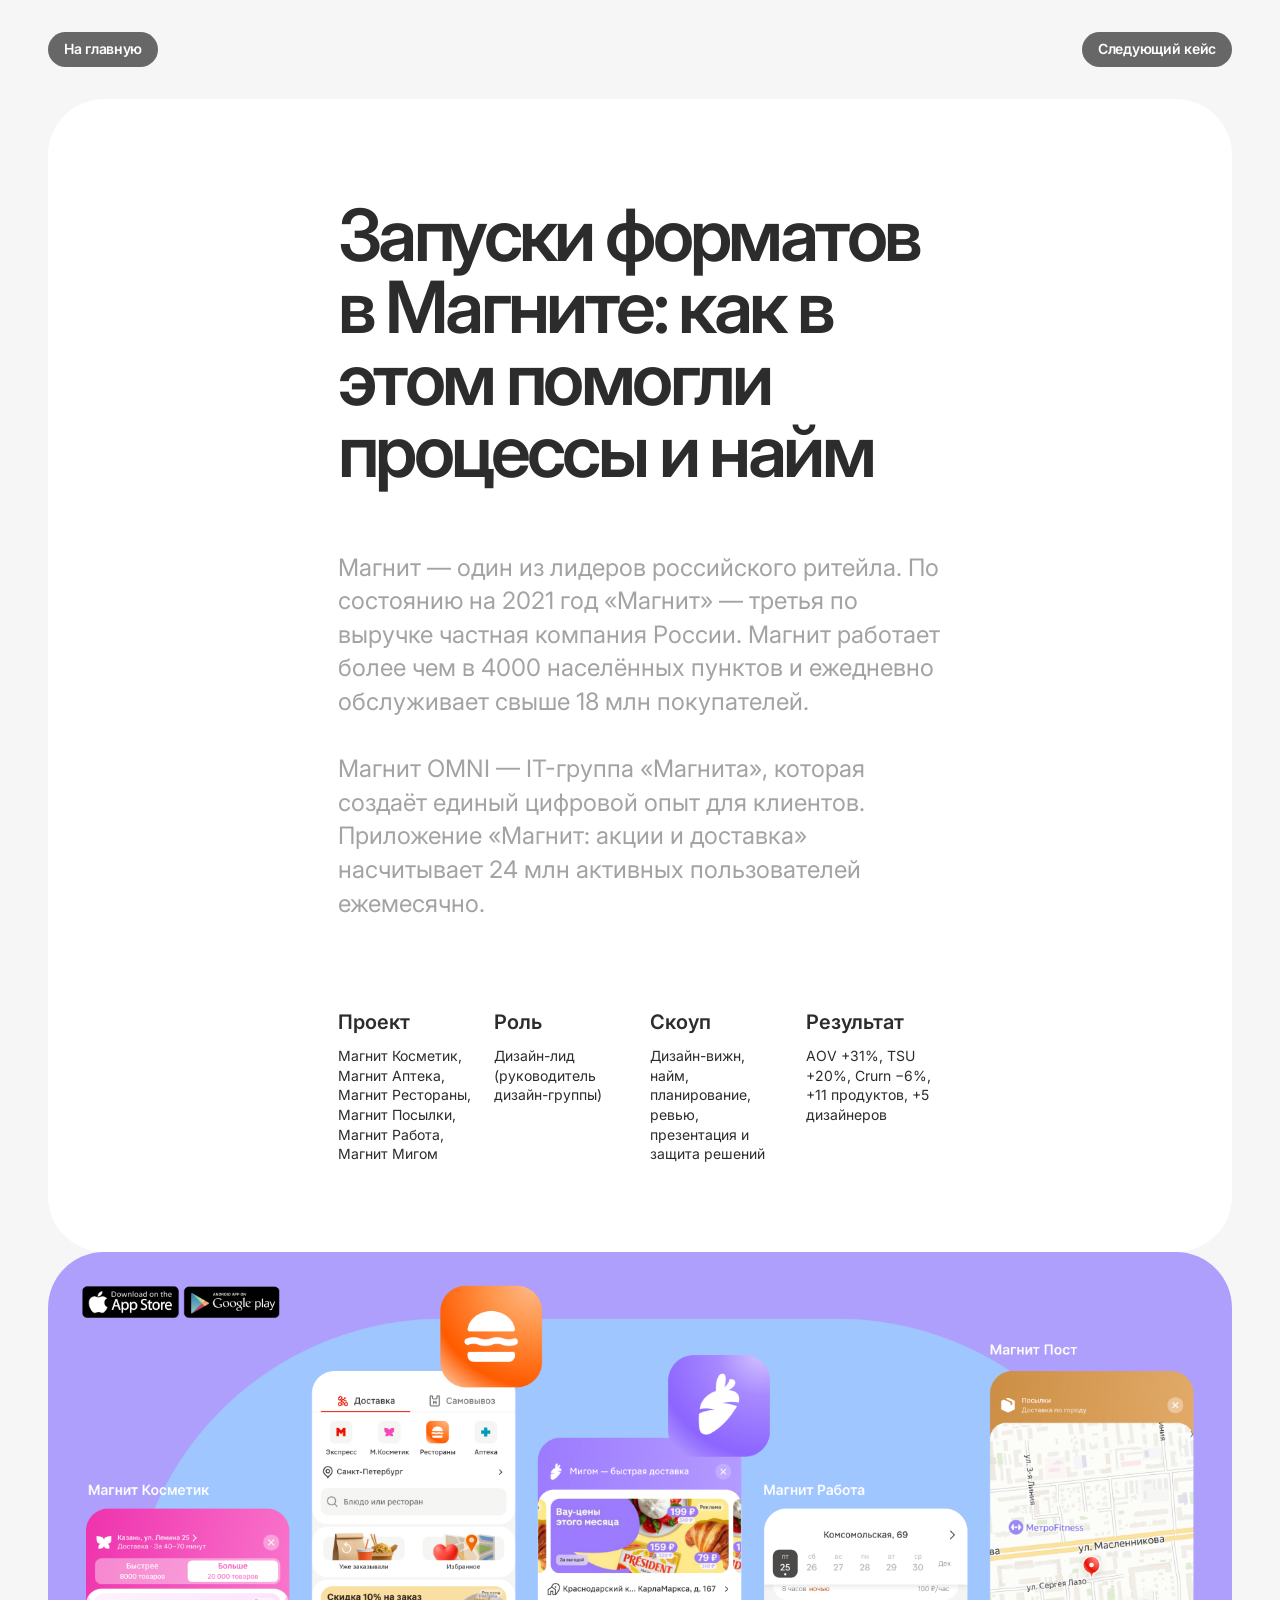
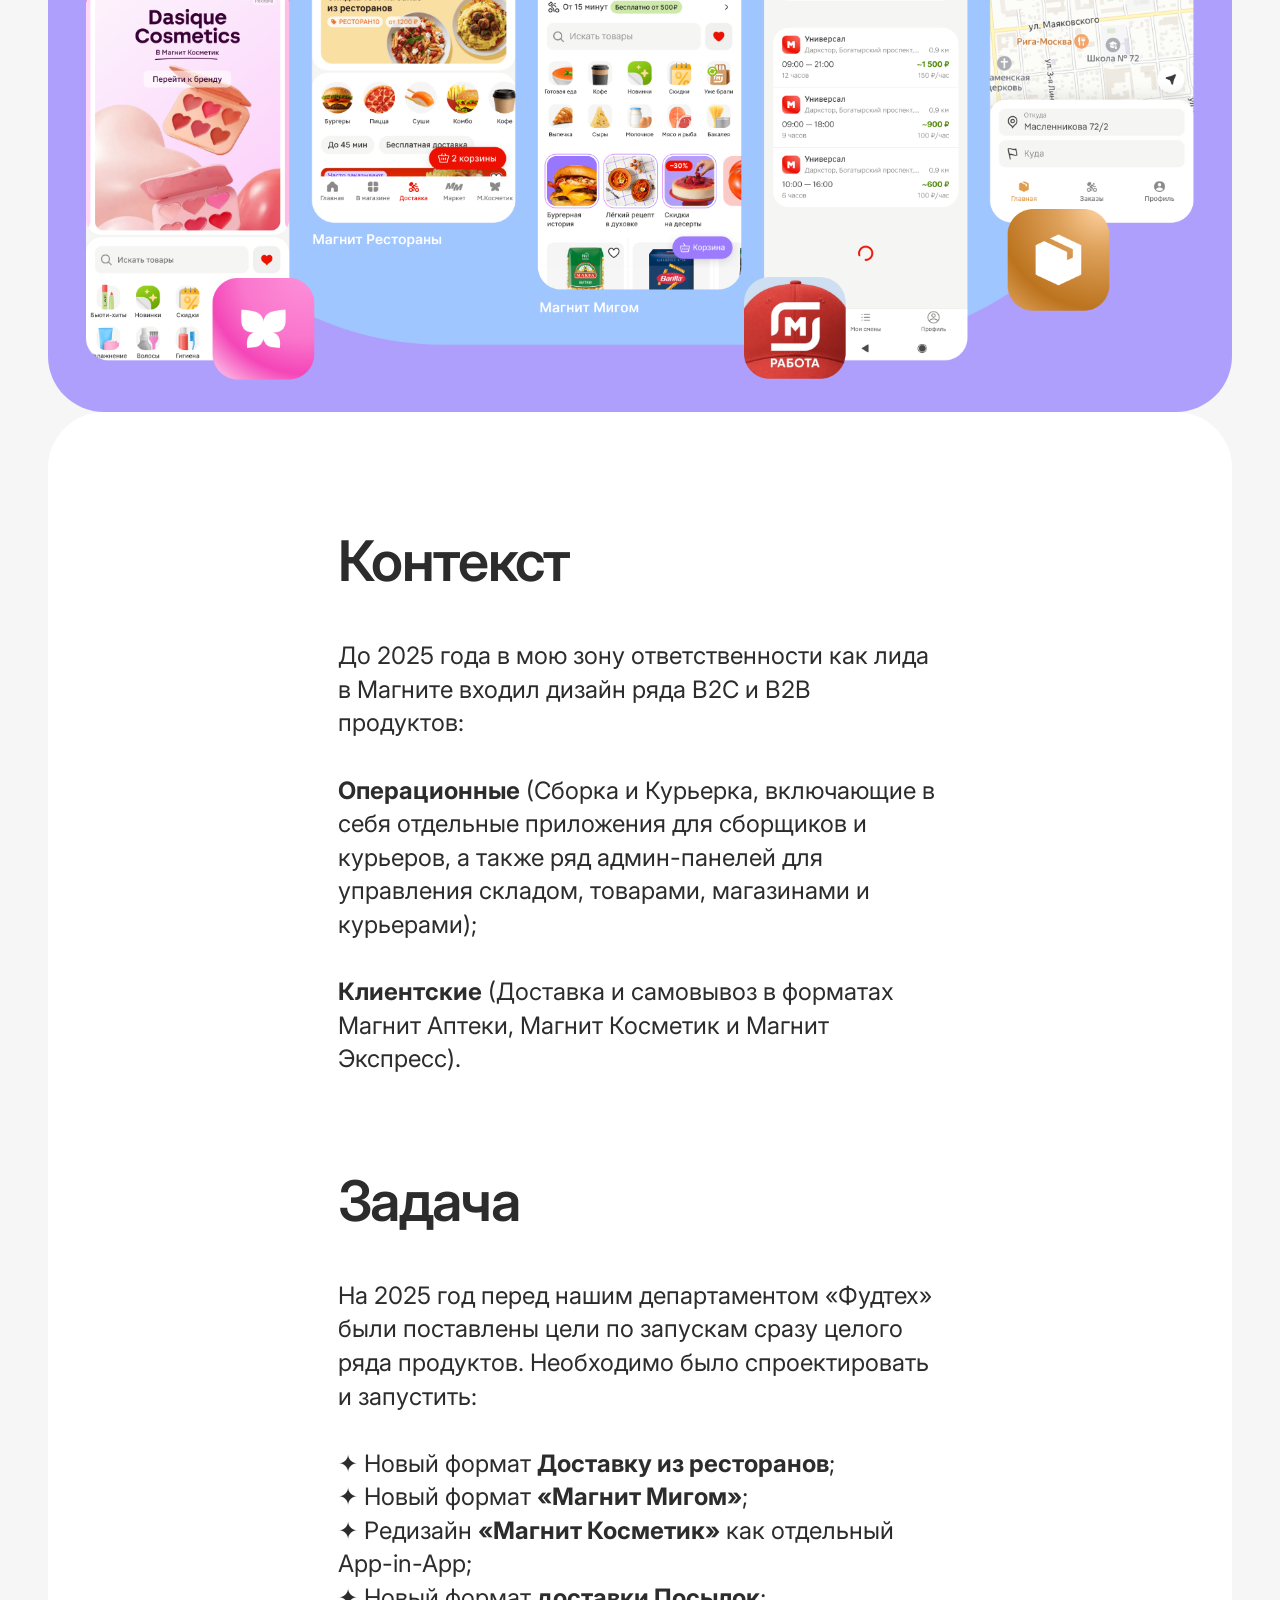
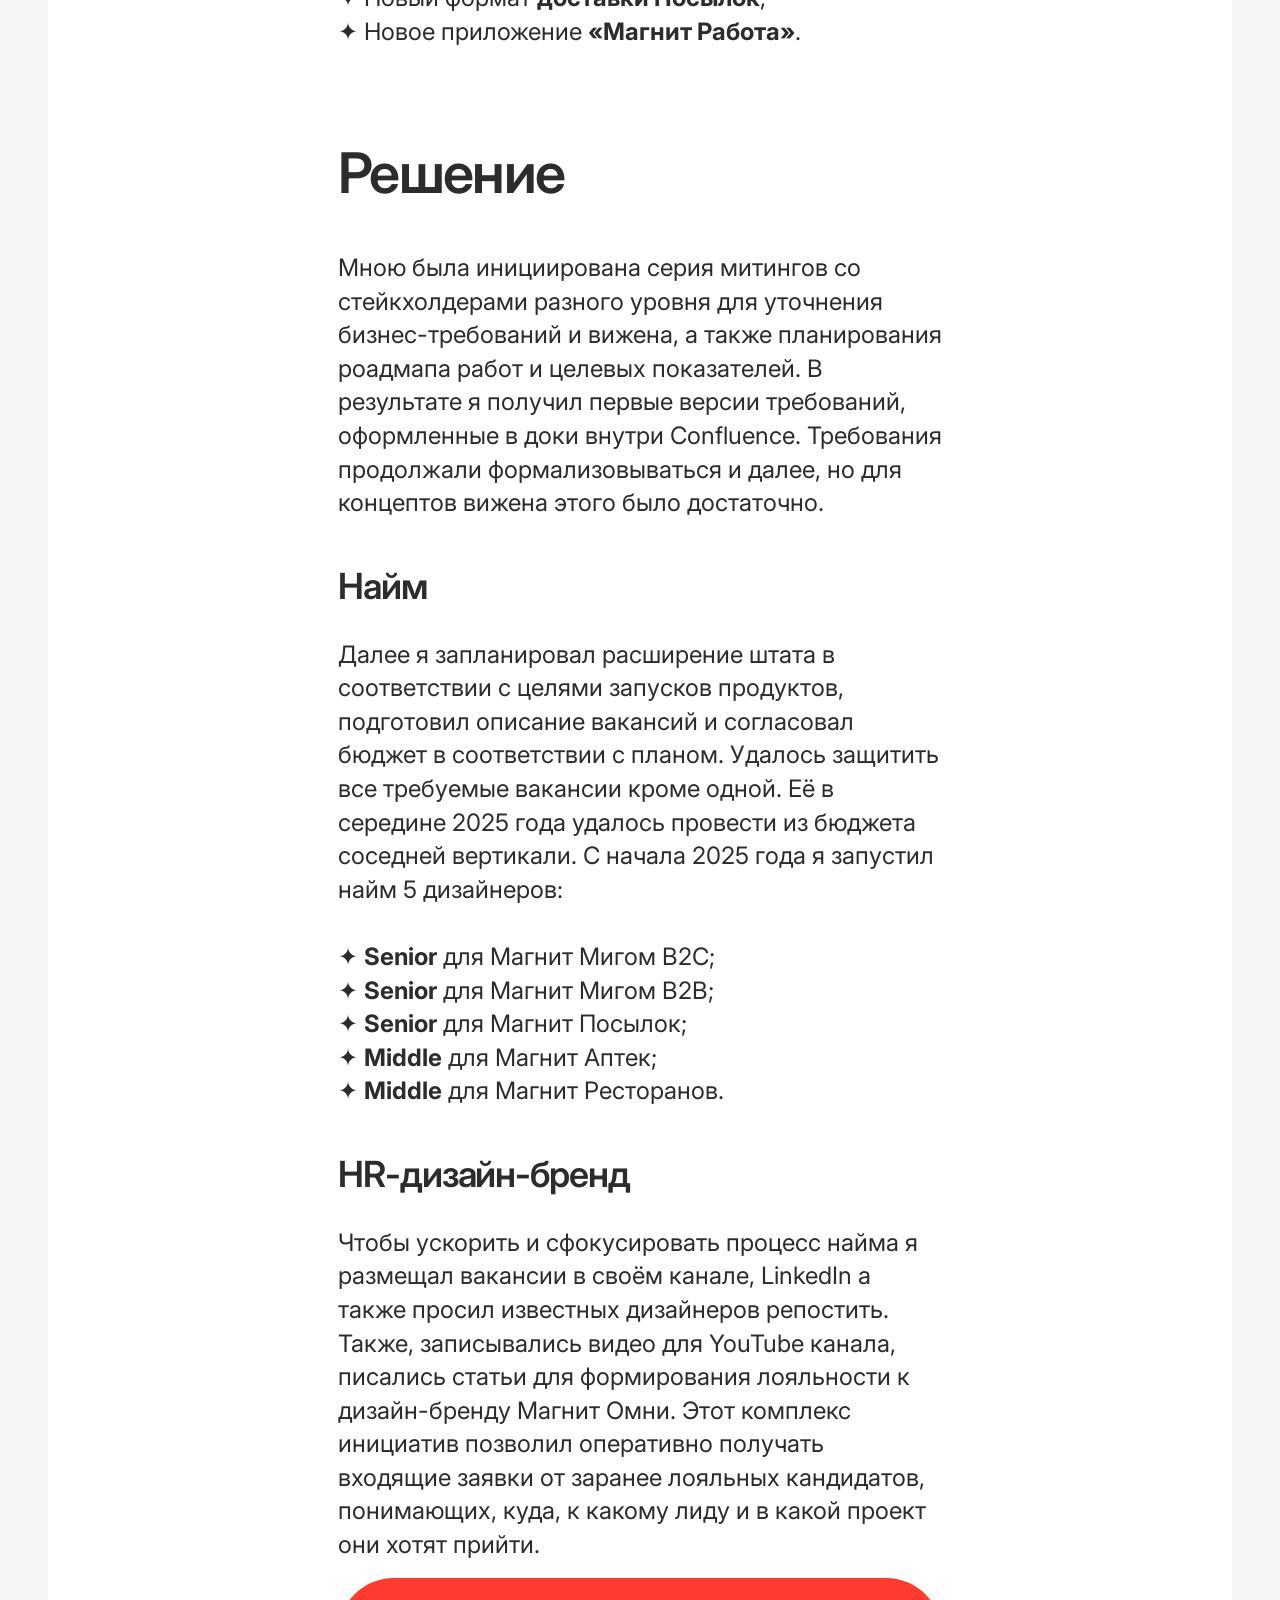
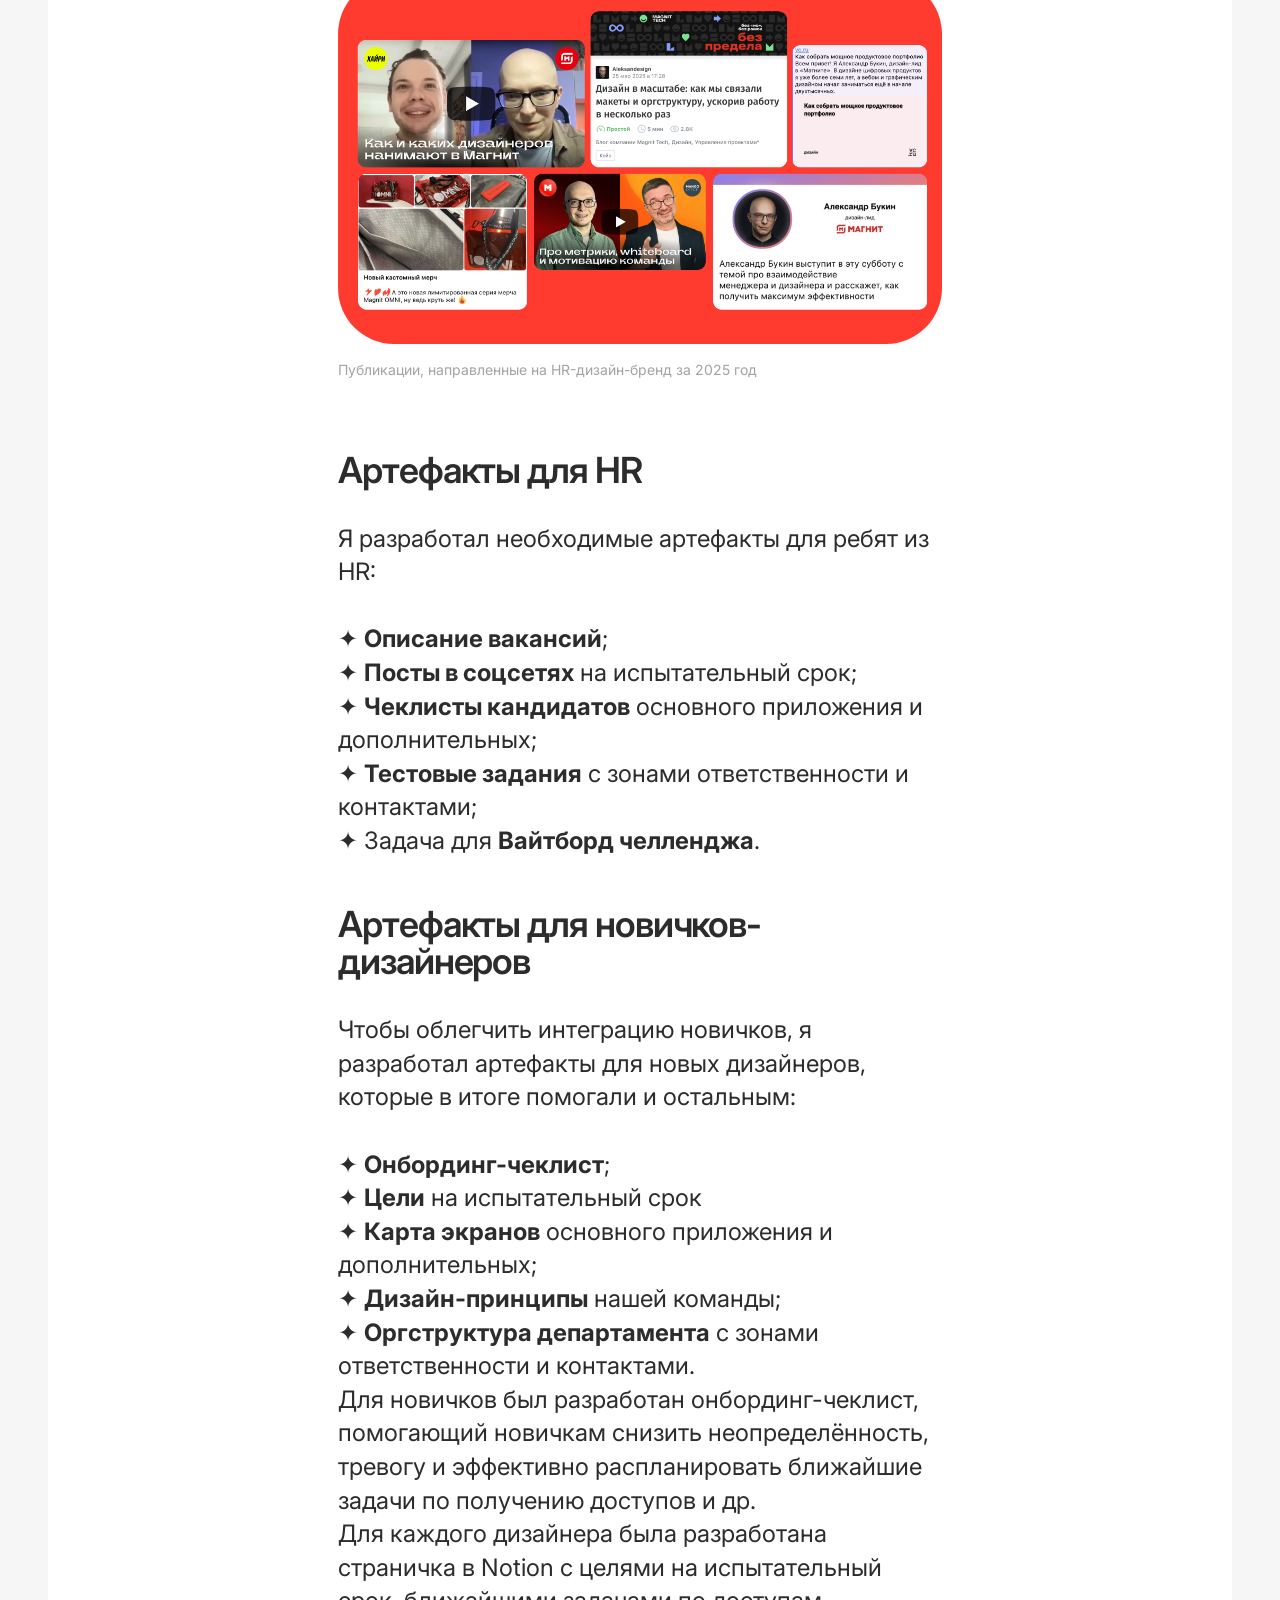
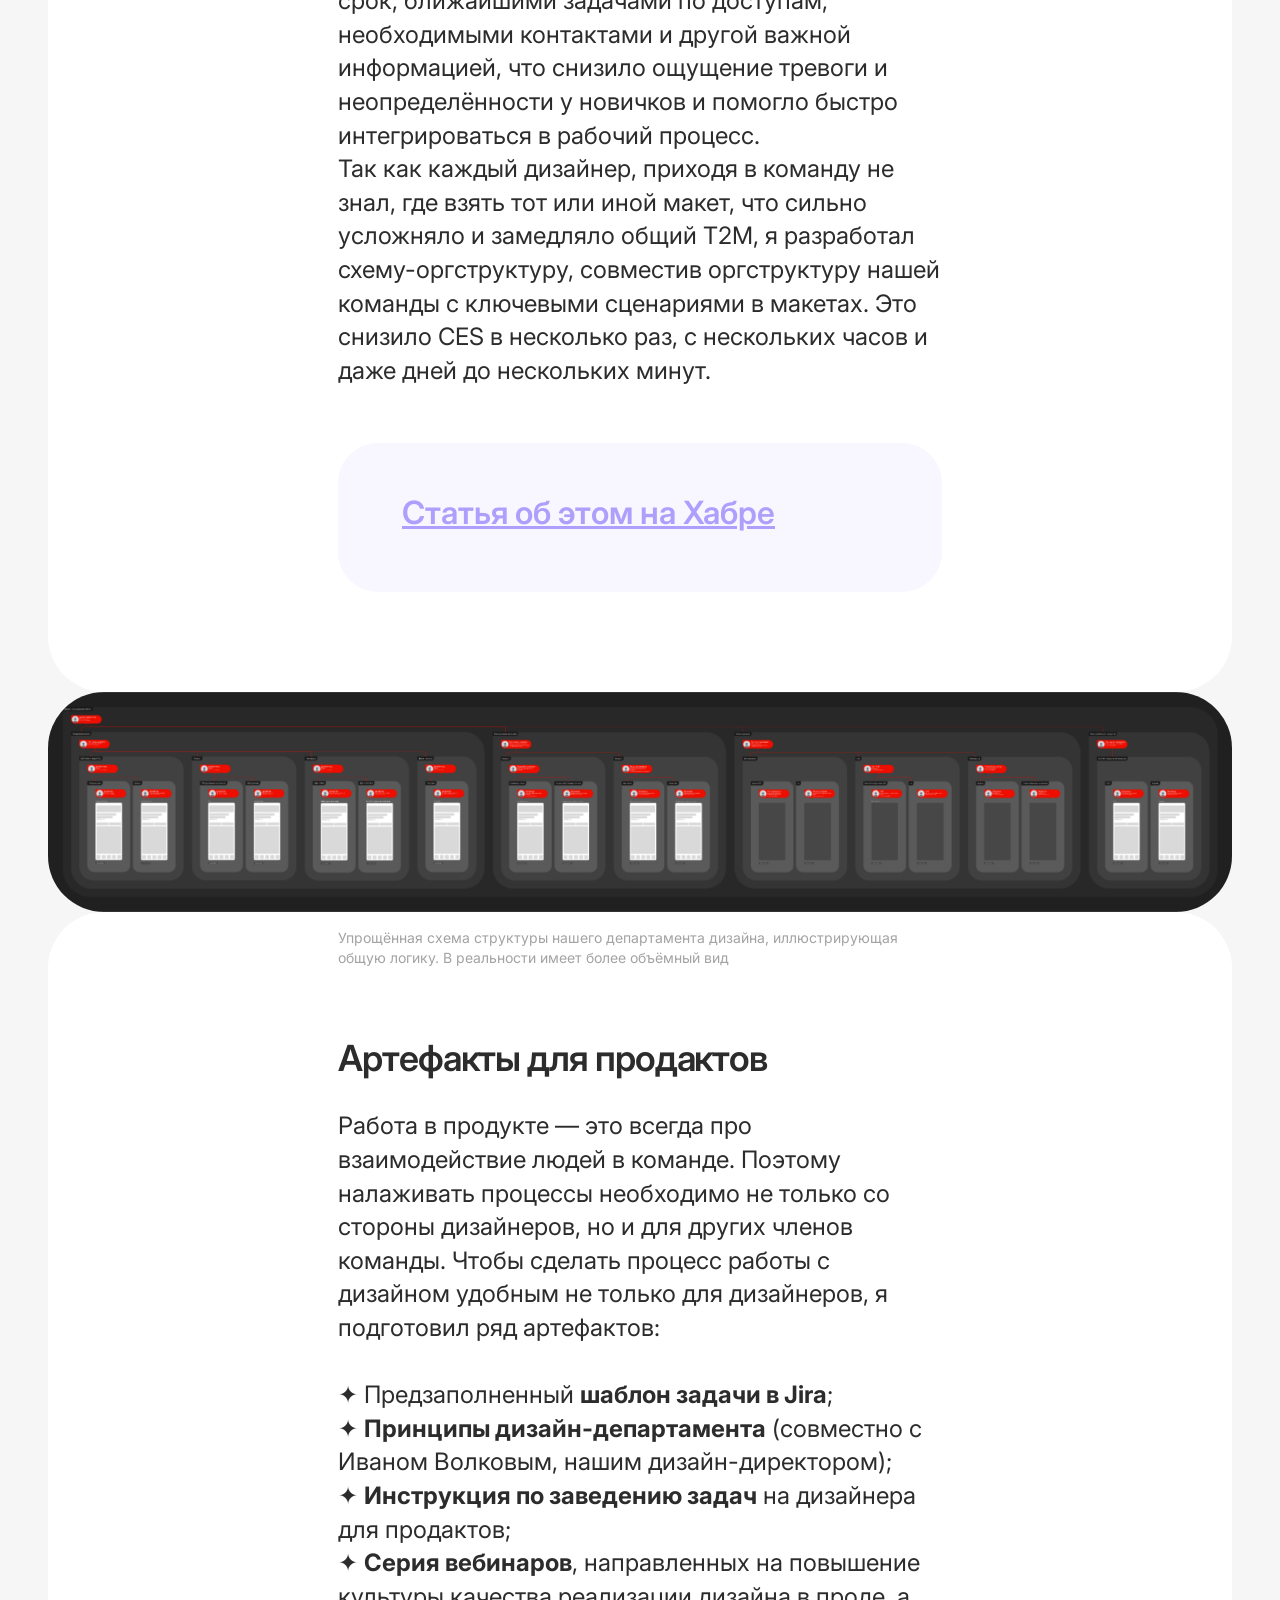
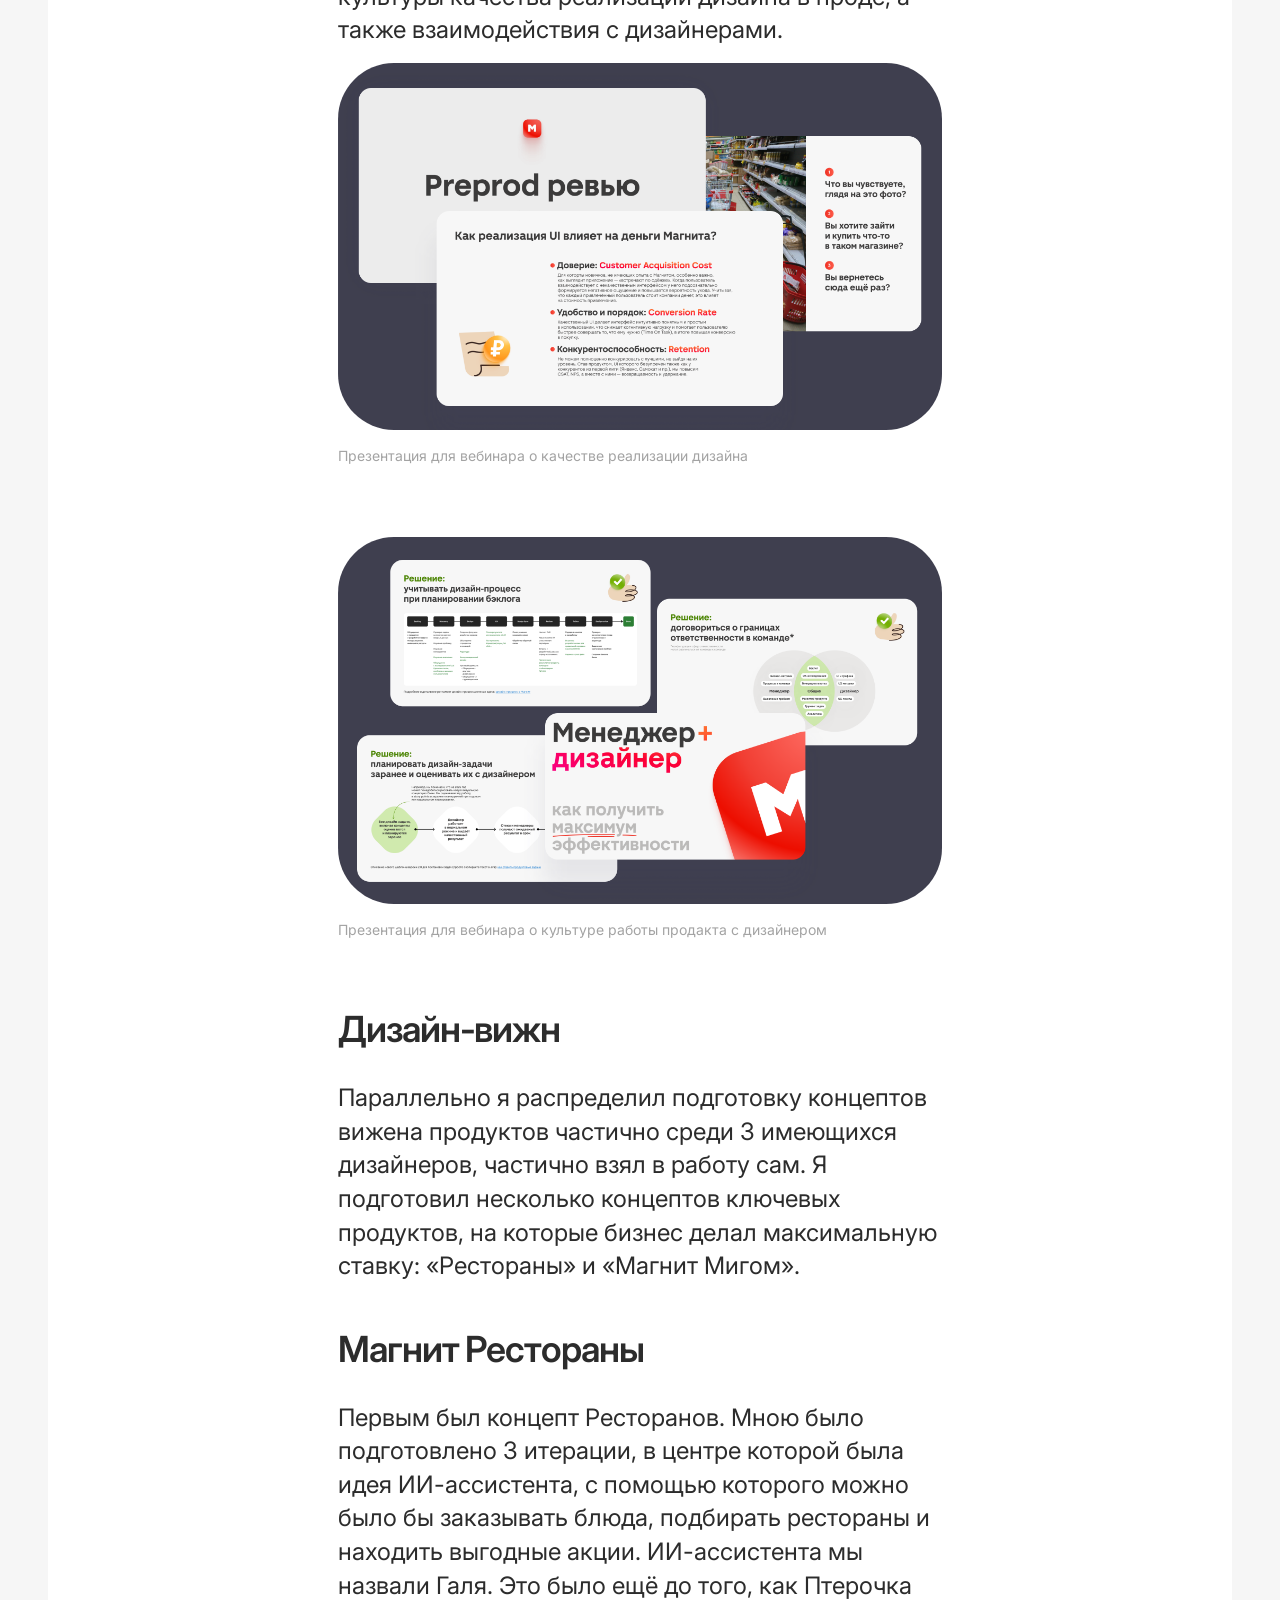
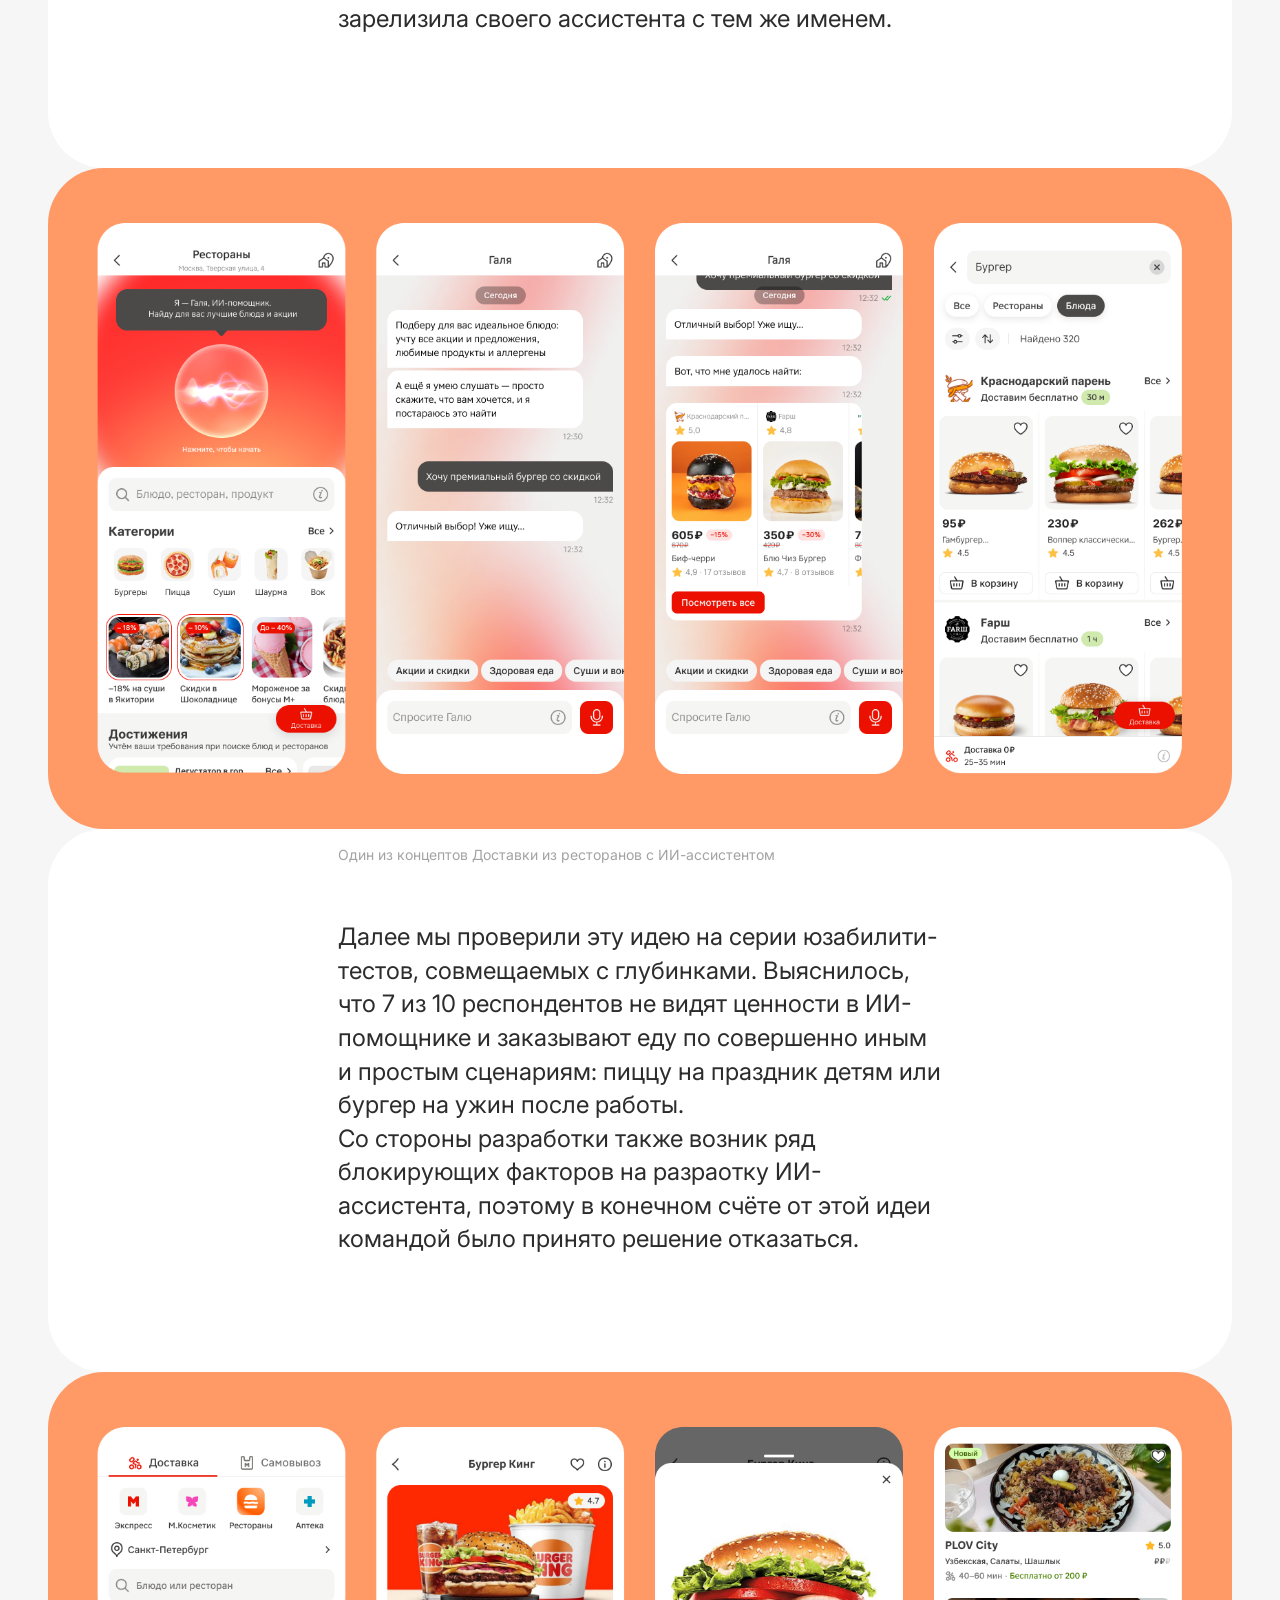
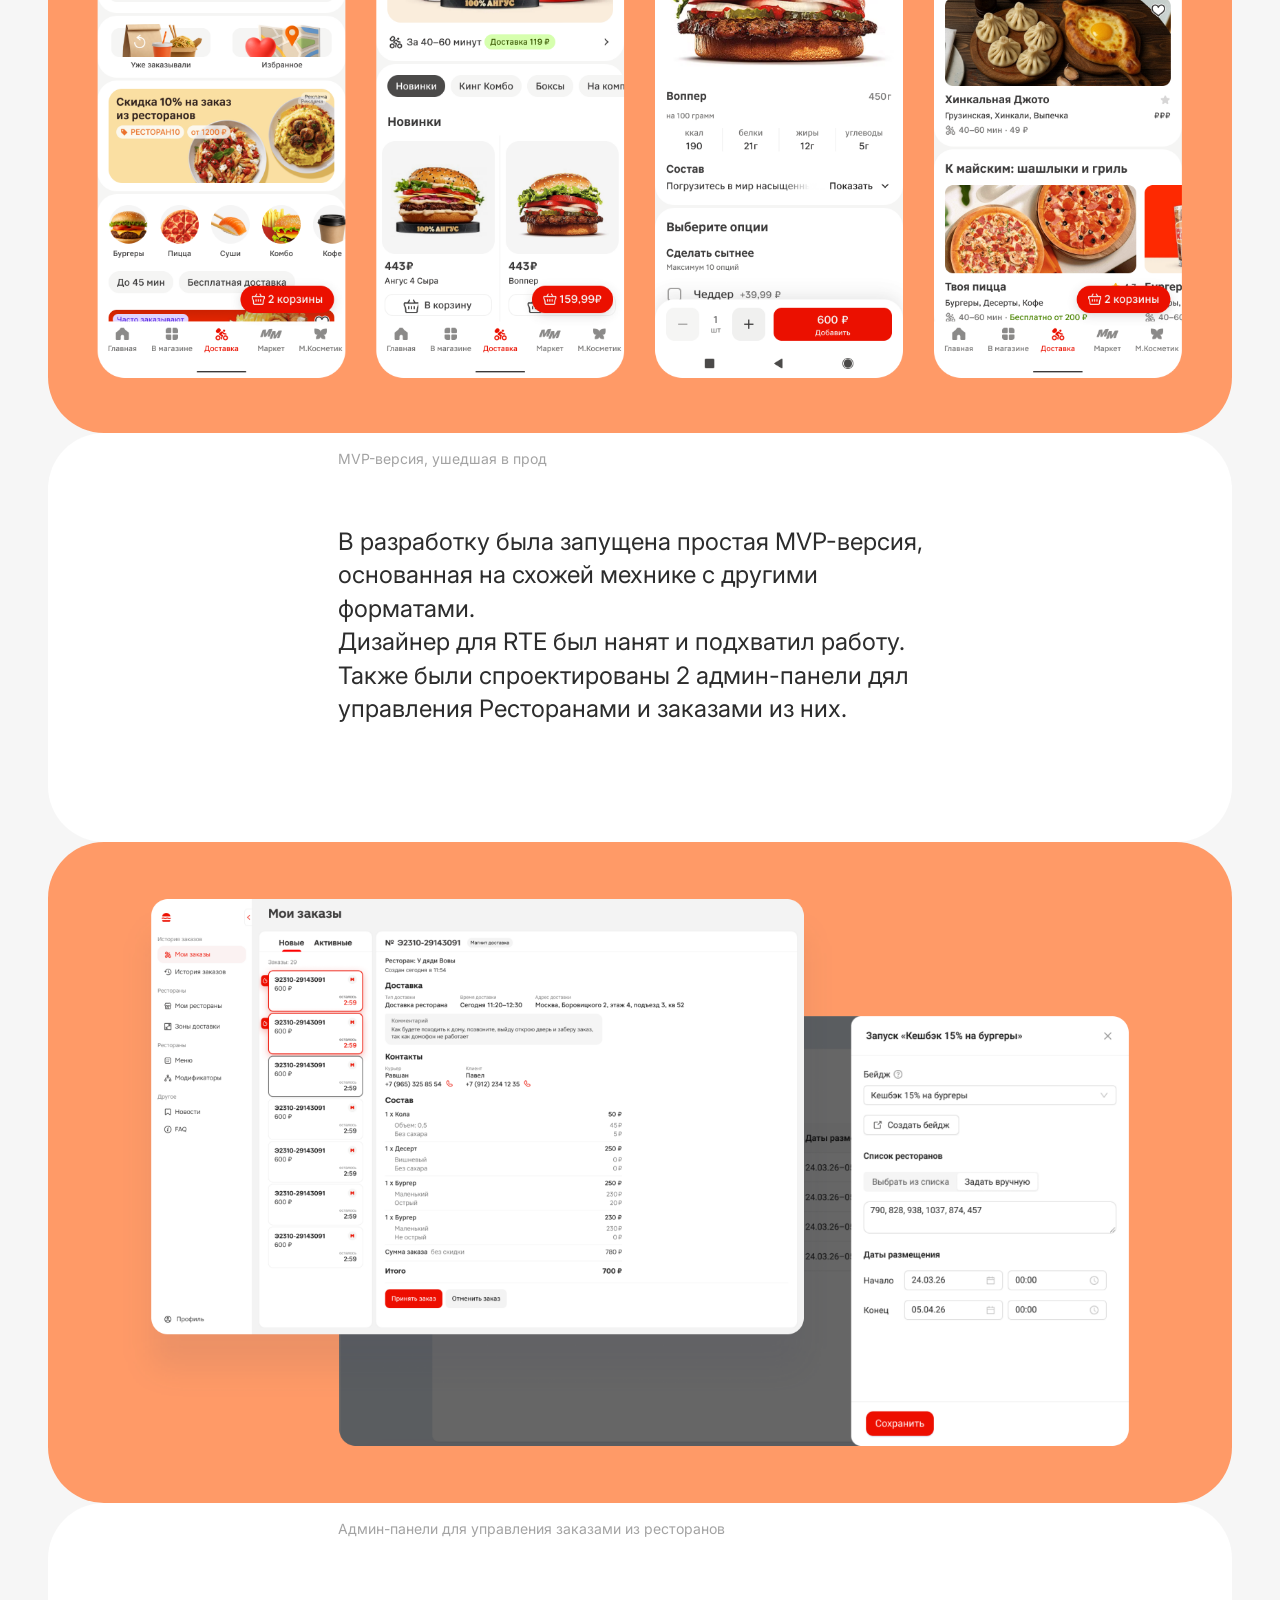
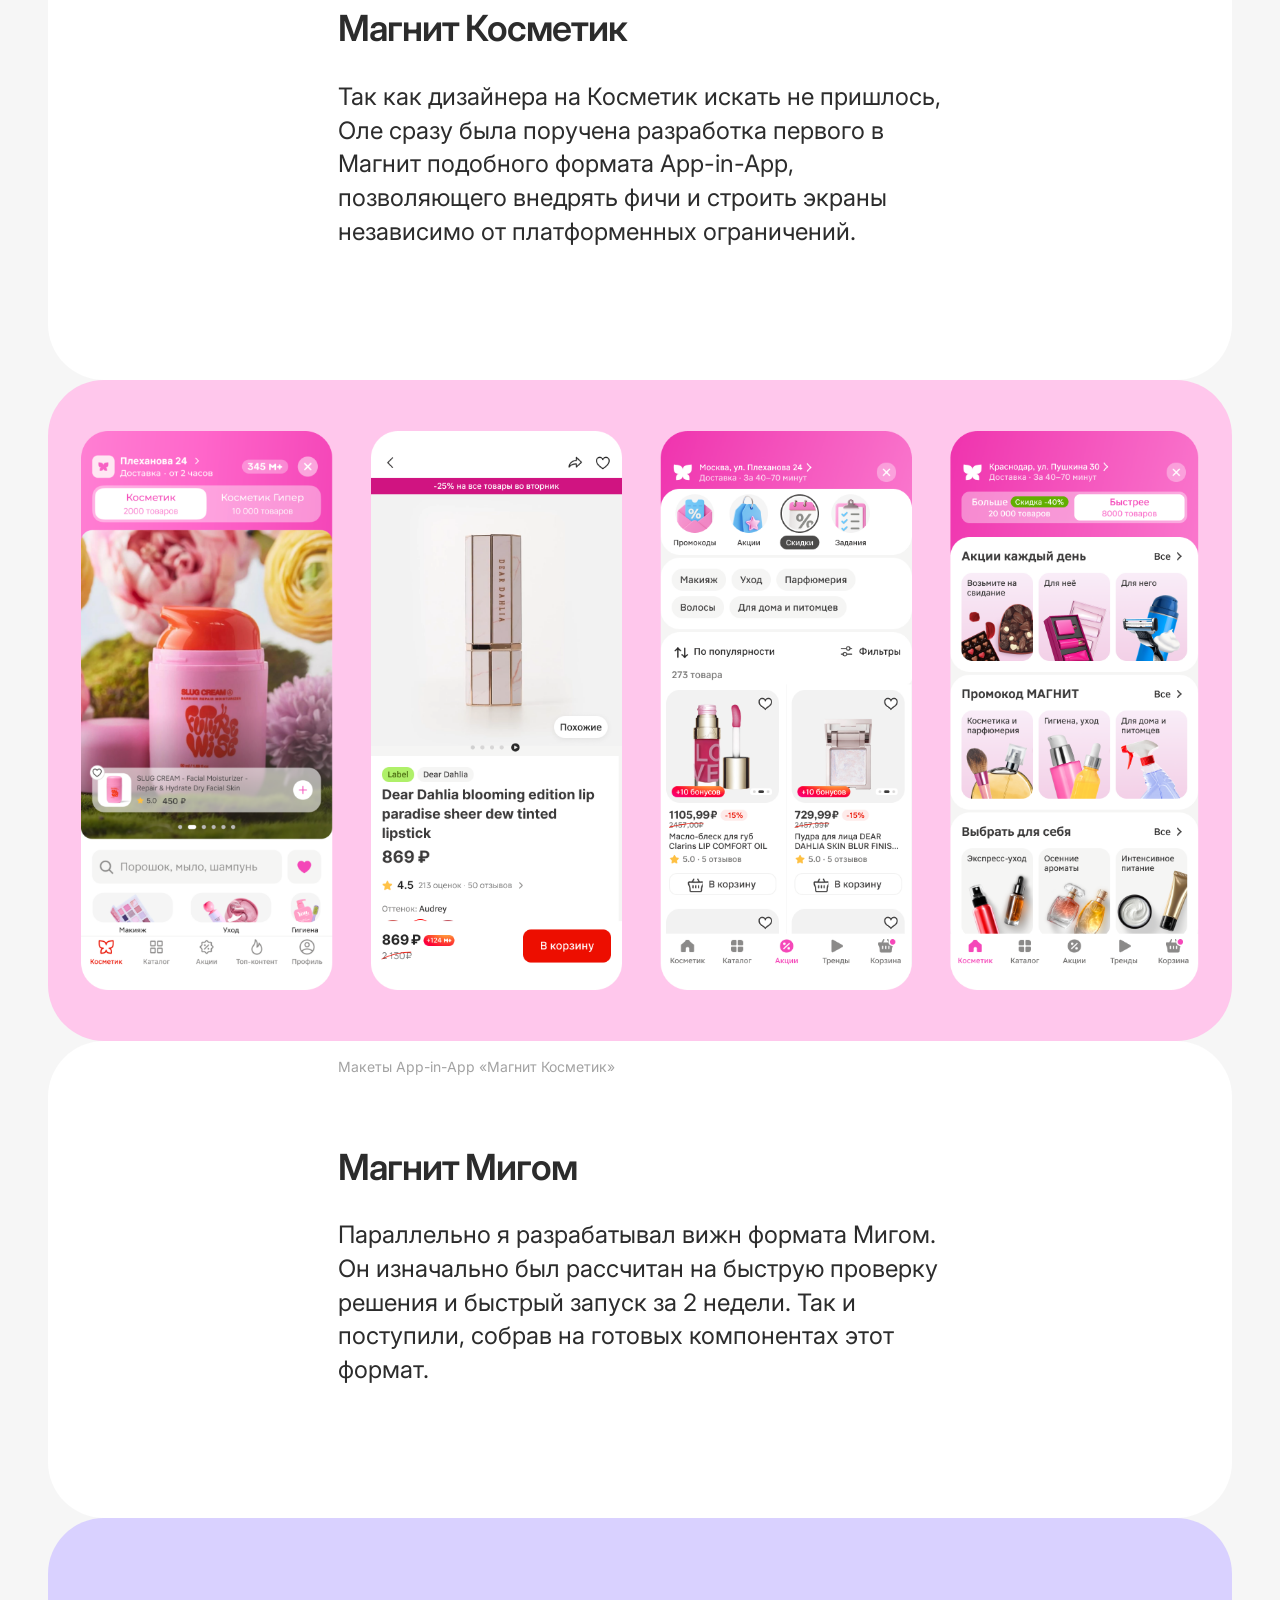
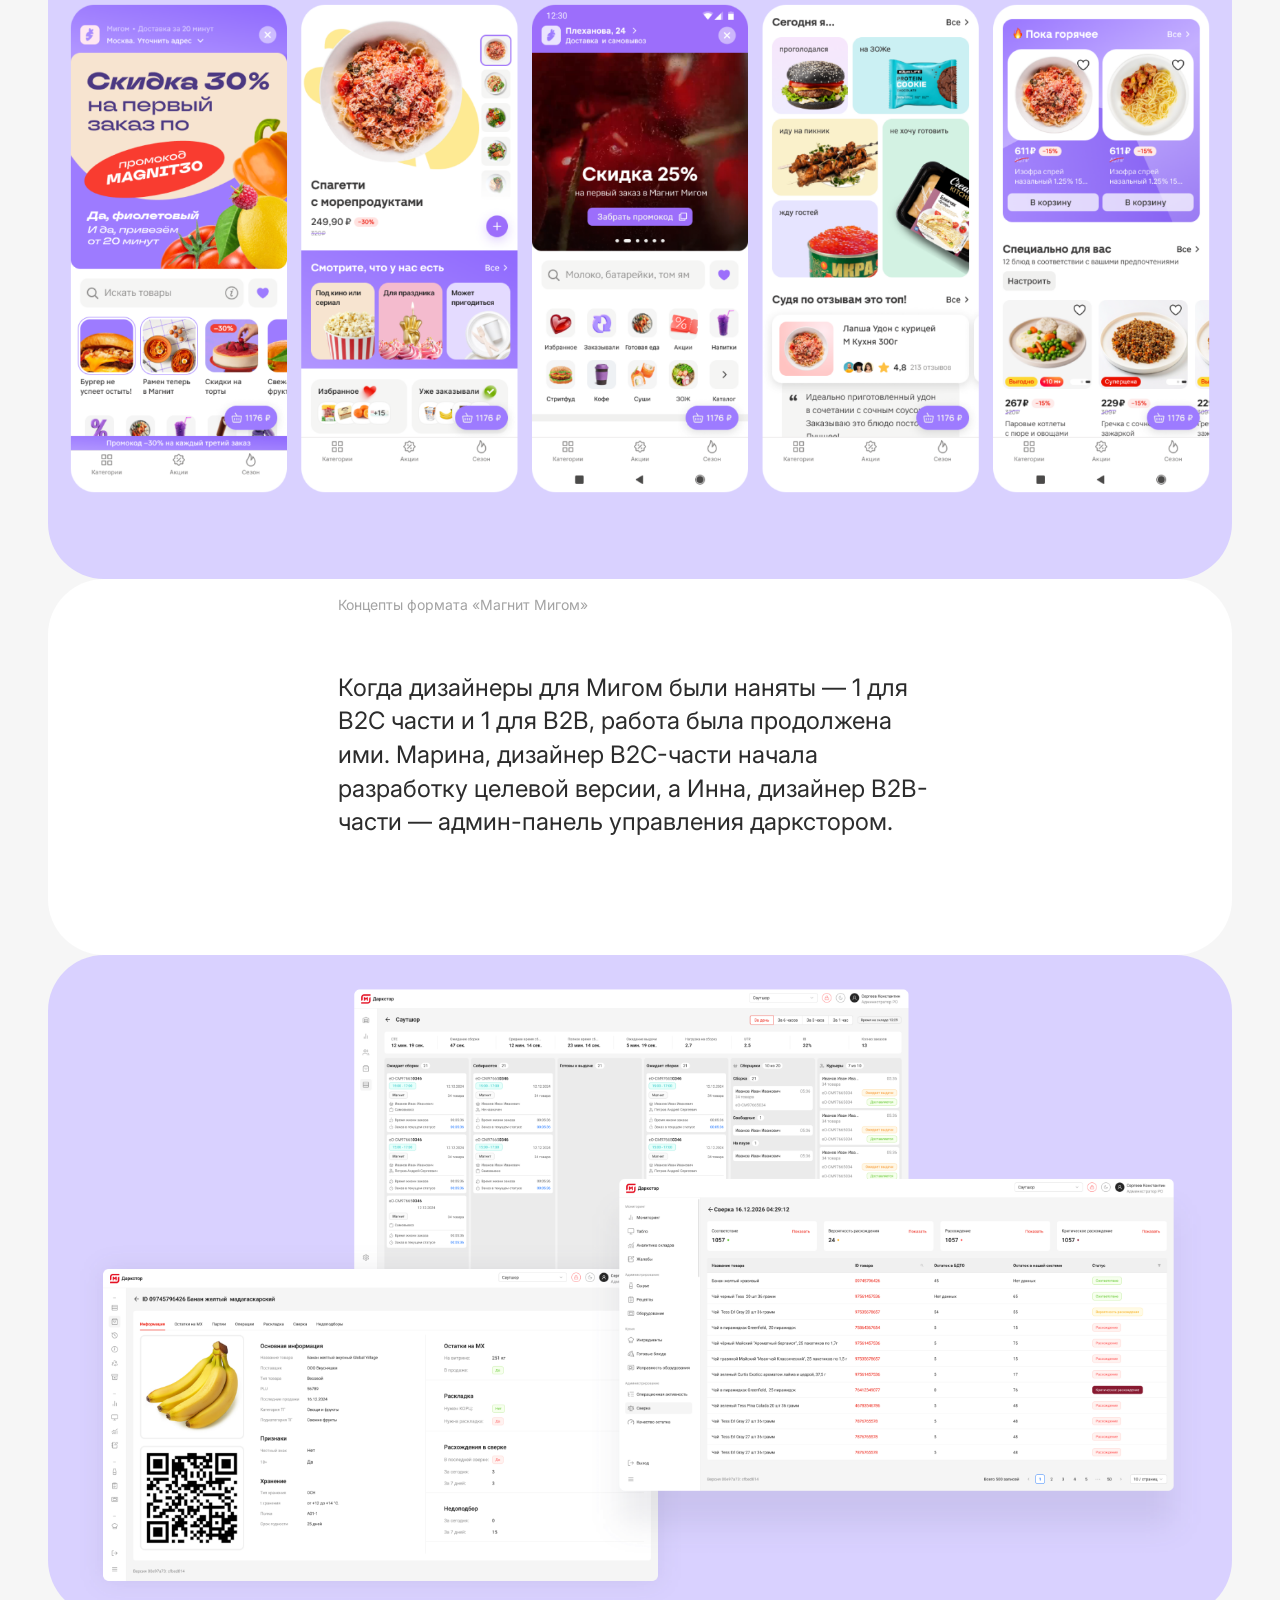
==== commit 1cf20049: "Add desktop heading reveals and Lenis smooth scrolling. Improve homepage polish on tablet and deskto" ====
--- a/cases/case1.html
+++ b/cases/case1.html
@@ -9,8 +9,8 @@
   <link rel="preconnect" href="https://fonts.googleapis.com">
   <link rel="preconnect" href="https://fonts.gstatic.com" crossorigin>
   <link href="https://fonts.googleapis.com/css2?family=Inter:wght@400;500;600&display=swap" rel="stylesheet">
-  <link rel="stylesheet" href="../styles.css?v=6">
-  <link rel="stylesheet" href="../case-page.css?v=37">
+  <link rel="stylesheet" href="../styles.css?v=16">
+  <link rel="stylesheet" href="../case-page.css?v=38">
   <script data-goatcounter="https://aleksandesign.goatcounter.com/count"
           async src="//gc.zgo.at/count.js"></script>
 </head>
@@ -546,7 +546,7 @@
         <div class="text-gray">
           <div class="block-description">
             <div class="text-description">
-              <p>Празднуем запуки в баре с любимой командой дизайнеров</p>
+              <p>Празднуем запуски фичей в баре с любимой командой дизайнеров</p>
             </div>
           </div>
         </div>
@@ -575,5 +575,7 @@
       <p>Александр Букин, 2026</p>
     </footer>
   </div>
+  <script src="../assets/js/lenis.min.js"></script>
+  <script src="../smooth-scroll.js?v=1"></script>
 </body>
 </html>
--- a/styles.css
+++ b/styles.css
@@ -29,6 +29,8 @@
   --hero-aside-pt: 144px;
   --hero-title-size: 170px;
   --hero-title-tracking: -8.5px;
+  --hero-inner-gap: 64px;
+  --hero-title-ref-col: calc(var(--content-width) - var(--hero-aside-width) - var(--hero-inner-gap));
   --hero-aside-width: 417px;
   --hero-aside-gap: 89px;
   --hero-logo-width: 417px;
@@ -78,8 +80,10 @@
   --pub-meta-size: 24px;
   --pub-meta-tracking: -0.72px;
   --link-gap: 21px;
-  --link-icon: 170px;
-  --link-icon-offset: 64px;
+  --link-icon-num: 170;
+  --link-icon-den: 416;
+  --link-offset-num: 64;
+  --link-offset-den: 416;
   --link-text-size: 24px;
   --link-text-tracking: -0.72px;
   --link-text-w: 272px;
@@ -93,6 +97,11 @@
     minmax(0, 417fr) minmax(0, 384fr) minmax(0, 134fr);
   --cv-font-size: 32px;
   --cv-tracking: -0.96px;
+  --download-gap: 40px;
+  --download-btn-px: 56px;
+  --download-btn-py: 32px;
+  --download-btn-size: 48px;
+  --download-btn-tracking: -1.44px;
   --footer-pt: 144px;
   --footer-pb: 86px;
 }
@@ -108,8 +117,8 @@
     --header-pt: 0;
     --hero-pt: 100px;
     --hero-aside-pt: 0;
-    --hero-title-size: 96px;
-    --hero-title-tracking: -5.6px;
+    --hero-title-size: 88px;
+    --hero-title-tracking: -4.4px;
     --hero-aside-width: 417px;
     --hero-aside-gap: 89px;
     --hero-logo-width: 417px;
@@ -159,8 +168,10 @@
     --pub-meta-size: 16px;
     --pub-meta-tracking: -0.48px;
     --link-gap: 20px;
-    --link-icon: 70px;
-    --link-icon-offset: 48px;
+    --link-icon-num: 170;
+    --link-icon-den: 416;
+    --link-offset-num: 48;
+    --link-offset-den: 270;
     --link-text-size: 16px;
     --link-text-tracking: -0.48px;
     --link-text-w: 206px;
@@ -174,6 +185,11 @@
       minmax(0, 417fr) minmax(0, 92fr) minmax(0, 134fr);
     --cv-font-size: 16px;
     --cv-tracking: -0.48px;
+    --download-gap: 19px;
+    --download-btn-px: 24px;
+    --download-btn-py: 8px;
+    --download-btn-size: 32px;
+    --download-btn-tracking: -0.96px;
     --footer-pt: 72px;
     --footer-pb: 86px;
   }
@@ -241,8 +257,10 @@
     --pub-meta-size: 14px;
     --pub-meta-tracking: -0.42px;
     --link-gap: 16px;
-    --link-icon: 100px;
-    --link-icon-offset: 32px;
+    --link-icon-num: 100;
+    --link-icon-den: 204;
+    --link-offset-num: 32;
+    --link-offset-den: 204;
     --link-text-size: 14px;
     --link-text-tracking: -0.42px;
     --link-text-w: 141px;
@@ -255,6 +273,11 @@
       minmax(0, 320fr) minmax(0, 385fr) minmax(0, 385fr) minmax(0, 134fr);
     --cv-font-size: 16px;
     --cv-tracking: -0.48px;
+    --download-gap: 20px;
+    --download-btn-px: 20px;
+    --download-btn-py: 10px;
+    --download-btn-size: 24px;
+    --download-btn-tracking: -0.72px;
     --footer-pt: 56px;
     --footer-pb: 86px;
   }
@@ -322,8 +345,10 @@
     --pub-meta-size: 10px;
     --pub-meta-tracking: -0.3px;
     --link-gap: 8px;
-    --link-icon: 75px;
-    --link-icon-offset: 16px;
+    --link-icon-num: 75;
+    --link-icon-den: 140;
+    --link-offset-num: 16;
+    --link-offset-den: 140;
     --link-text-size: 10px;
     --link-text-tracking: -0.3px;
     --link-text-w: 109px;
@@ -336,13 +361,27 @@
       minmax(0, 86fr) minmax(0, 107fr) minmax(0, 135fr);
     --cv-font-size: 10px;
     --cv-tracking: -0.3px;
+    --download-gap: 4px;
+    --download-btn-px: 8px;
+    --download-btn-py: 4px;
+    --download-btn-size: 10px;
+    --download-btn-tracking: -0.3px;
     --footer-pt: 56px;
     --footer-pb: 0;
   }
 }
 
-html {
-  scroll-behavior: smooth;
+html.lenis,
+html.lenis body {
+  height: auto;
+}
+
+.lenis.lenis-smooth {
+  scroll-behavior: auto !important;
+}
+
+.lenis.lenis-smooth [data-lenis-prevent] {
+  overscroll-behavior: contain;
 }
 
 body {
@@ -466,7 +505,7 @@
   align-items: flex-start;
   width: var(--content-width);
   max-width: 100%;
-  gap: 64px;
+  gap: var(--hero-inner-gap);
 }
 
 .hero-title {
@@ -480,6 +519,74 @@
   letter-spacing: var(--hero-title-tracking);
 }
 
+.hero-title__line {
+  display: block;
+}
+
+@media (min-width: 1921px) {
+  :root {
+    --title-size: 100px;
+    --cv-font-size: 24px;
+    --cv-tracking: -0.72px;
+    --download-gap: 19px;
+    --download-btn-px: 24px;
+    --download-btn-py: 8px;
+    --download-btn-size: 32px;
+    --download-btn-tracking: -0.96px;
+    --hero-pt: 100px;
+    --hero-aside-pt: 0;
+    --hero-logo-pair-width: 281px;
+    --hero-logo-circle: 155px;
+    --hero-logo-photo-offset: 126px;
+    --hero-logo-pair-mt: 94px;
+    --hero-logo-block-min-h: 384px;
+    --hero-awards-mt: 33px;
+    --hero-awards-size: 14px;
+  }
+
+  .hero {
+    container-type: inline-size;
+  }
+
+  .hero-title__line {
+    white-space: nowrap;
+  }
+
+  .hero-title {
+    font-size: min(
+      var(--hero-title-size),
+      calc(
+        (100cqw - var(--hero-aside-width) - var(--hero-inner-gap)) / var(--hero-title-ref-col) * var(--hero-title-size)
+      )
+    );
+    letter-spacing: -0.05em;
+  }
+
+  .hero-logo__photo {
+    left: var(--hero-logo-photo-offset);
+    right: auto;
+  }
+
+  .link-card {
+    border-radius: min(100px, calc(100 / 416 * 100cqw));
+  }
+
+  .section-title {
+    font-size: min(100px, var(--title-size));
+  }
+
+  .case-body h3 {
+    font-size: min(
+      100px,
+      calc(var(--case-ref-title) / var(--case-ref-w) * 100cqw)
+    );
+  }
+
+  .pub-text h3 {
+    font-size: min(100px, var(--pub-title-size));
+  }
+}
+
 .hero-aside {
   display: flex;
   flex-direction: column;
@@ -593,6 +700,39 @@
 }
 
 /* CV */
+
+.download {
+  display: flex;
+  align-items: center;
+  gap: var(--download-gap);
+  width: var(--content-width);
+  max-width: 100%;
+  margin-bottom: var(--section-title-mb);
+}
+
+.download .section-title {
+  margin-bottom: 0;
+}
+
+.btn-download {
+  flex-shrink: 0;
+  display: inline-flex;
+  align-items: center;
+  background: var(--ab-black);
+  color: var(--ab-white-bg);
+  border-radius: var(--radius-btn);
+  padding: var(--download-btn-py) var(--download-btn-px);
+  font-size: var(--download-btn-size);
+  font-weight: 500;
+  line-height: 1.2;
+  letter-spacing: var(--download-btn-tracking);
+  text-decoration: none;
+  transition: opacity 0.25s;
+}
+
+.btn-download:hover {
+  opacity: 0.85;
+}
 
 .cv-card {
   width: var(--content-width);
@@ -827,6 +967,7 @@
 }
 
 .link-card {
+  container-type: inline-size;
   position: relative;
   width: 100%;
   aspect-ratio: 1;
@@ -839,21 +980,31 @@
   transform: translateY(-4px);
 }
 
-.link-card img {
+.link-card__icon {
   position: absolute;
-  top: var(--link-icon-offset);
-  left: var(--link-icon-offset);
-  width: var(--link-icon);
-  height: var(--link-icon);
+  top: calc(var(--link-offset-num) / var(--link-offset-den) * 100cqw);
+  left: calc(var(--link-offset-num) / var(--link-offset-den) * 100cqw);
+  width: calc(var(--link-icon-num) / var(--link-icon-den) * 100cqw);
+  height: calc(var(--link-icon-num) / var(--link-icon-den) * 100cqw);
   display: block;
   object-fit: contain;
 }
 
+@media (min-width: 1441px) and (max-width: 1920px) {
+  .link-card--behance {
+    --link-icon-num: 100;
+    --link-icon-den: 270;
+  }
+}
+
 .link-card p {
   position: absolute;
-  left: var(--link-icon-offset);
-  bottom: var(--link-icon-offset);
-  width: min(var(--link-text-w), calc(100% - var(--link-icon-offset) * 2));
+  left: calc(var(--link-offset-num) / var(--link-offset-den) * 100cqw);
+  bottom: calc(var(--link-offset-num) / var(--link-offset-den) * 100cqw);
+  width: min(
+    var(--link-text-w),
+    calc(100% - (var(--link-offset-num) / var(--link-offset-den) * 100cqw) * 2)
+  );
   font-size: var(--link-text-size);
   font-weight: 500;
   line-height: 1.2;
@@ -1141,11 +1292,14 @@
     --pub-meta-size: calc(10 * (100vw - 32px) / 288);
     --pub-meta-tracking: calc(-0.3 * (100vw - 32px) / 288);
     --link-gap: calc(8 * (100vw - 32px) / 288);
-    --link-icon: calc(75 * (100vw - 32px) / 288);
-    --link-icon-offset: calc(16 * (100vw - 32px) / 288);
     --link-text-size: calc(10 * (100vw - 32px) / 288);
     --link-text-tracking: calc(-0.3 * (100vw - 32px) / 288);
     --link-text-w: calc(109 * (100vw - 32px) / 288);
+    --download-gap: calc(4 * (100vw - 32px) / 288);
+    --download-btn-px: calc(8 * (100vw - 32px) / 288);
+    --download-btn-py: calc(4 * (100vw - 32px) / 288);
+    --download-btn-size: calc(10 * (100vw - 32px) / 288);
+    --download-btn-tracking: calc(-0.3 * (100vw - 32px) / 288);
     --footer-pt: calc(56 * (100vw - 32px) / 288);
   }
 
@@ -1168,3 +1322,47 @@
     border-radius: calc(24 * (100vw - 32px) / 288);
   }
 }
+
+/* Heading reveal (desktop / tablet, JS adds .reveal-headings on html) */
+@media (min-width: 769px) {
+  html.reveal-headings .reveal-mask {
+    overflow: hidden;
+    vertical-align: top;
+  }
+
+  html.reveal-headings .reveal-mask--inline {
+    display: inline-block;
+  }
+
+  html.reveal-headings .reveal-mask--block {
+    display: block;
+  }
+
+  html.reveal-headings .reveal-mask__inner {
+    display: block;
+    transform: translate3d(0, 110%, 0);
+    transition-property: transform;
+    transition-timing-function: cubic-bezier(0.16, 1, 0.3, 1);
+    will-change: transform;
+  }
+
+  html.reveal-headings .reveal-heading.is-inview .reveal-mask__inner {
+    transform: translate3d(0, 0, 0);
+  }
+
+  html.reveal-headings .hero-title__line.reveal-heading--line {
+    display: block;
+  }
+
+  /* Descenders (g, y, p) need extra room inside overflow masks */
+  html.reveal-headings .hero-title__line .reveal-mask--block {
+    padding-bottom: 0.18em;
+    margin-bottom: -0.18em;
+  }
+
+  html.reveal-headings .hero-title__line .reveal-mask__inner {
+    line-height: 1;
+    padding-bottom: 0.06em;
+    margin-bottom: -0.06em;
+  }
+}
--- a/case-page.css
+++ b/case-page.css
@@ -950,3 +950,22 @@
     line-height: 1.52;
   }
 }
+
+@media (min-width: 1921px) {
+  .case-page .text-title h1 {
+    font-size: min(100px, var(--case-title-size));
+  }
+
+  .case-page .text-head--section p {
+    font-size: min(100px, var(--case-section-title-size));
+  }
+
+  .case-page .text-head--sub p,
+  .case-page .text-subhead {
+    font-size: min(100px, var(--case-subhead-size));
+  }
+
+  .case-page .metrics-text p:last-child {
+    font-size: min(100px, var(--case-metrics-value-size));
+  }
+}
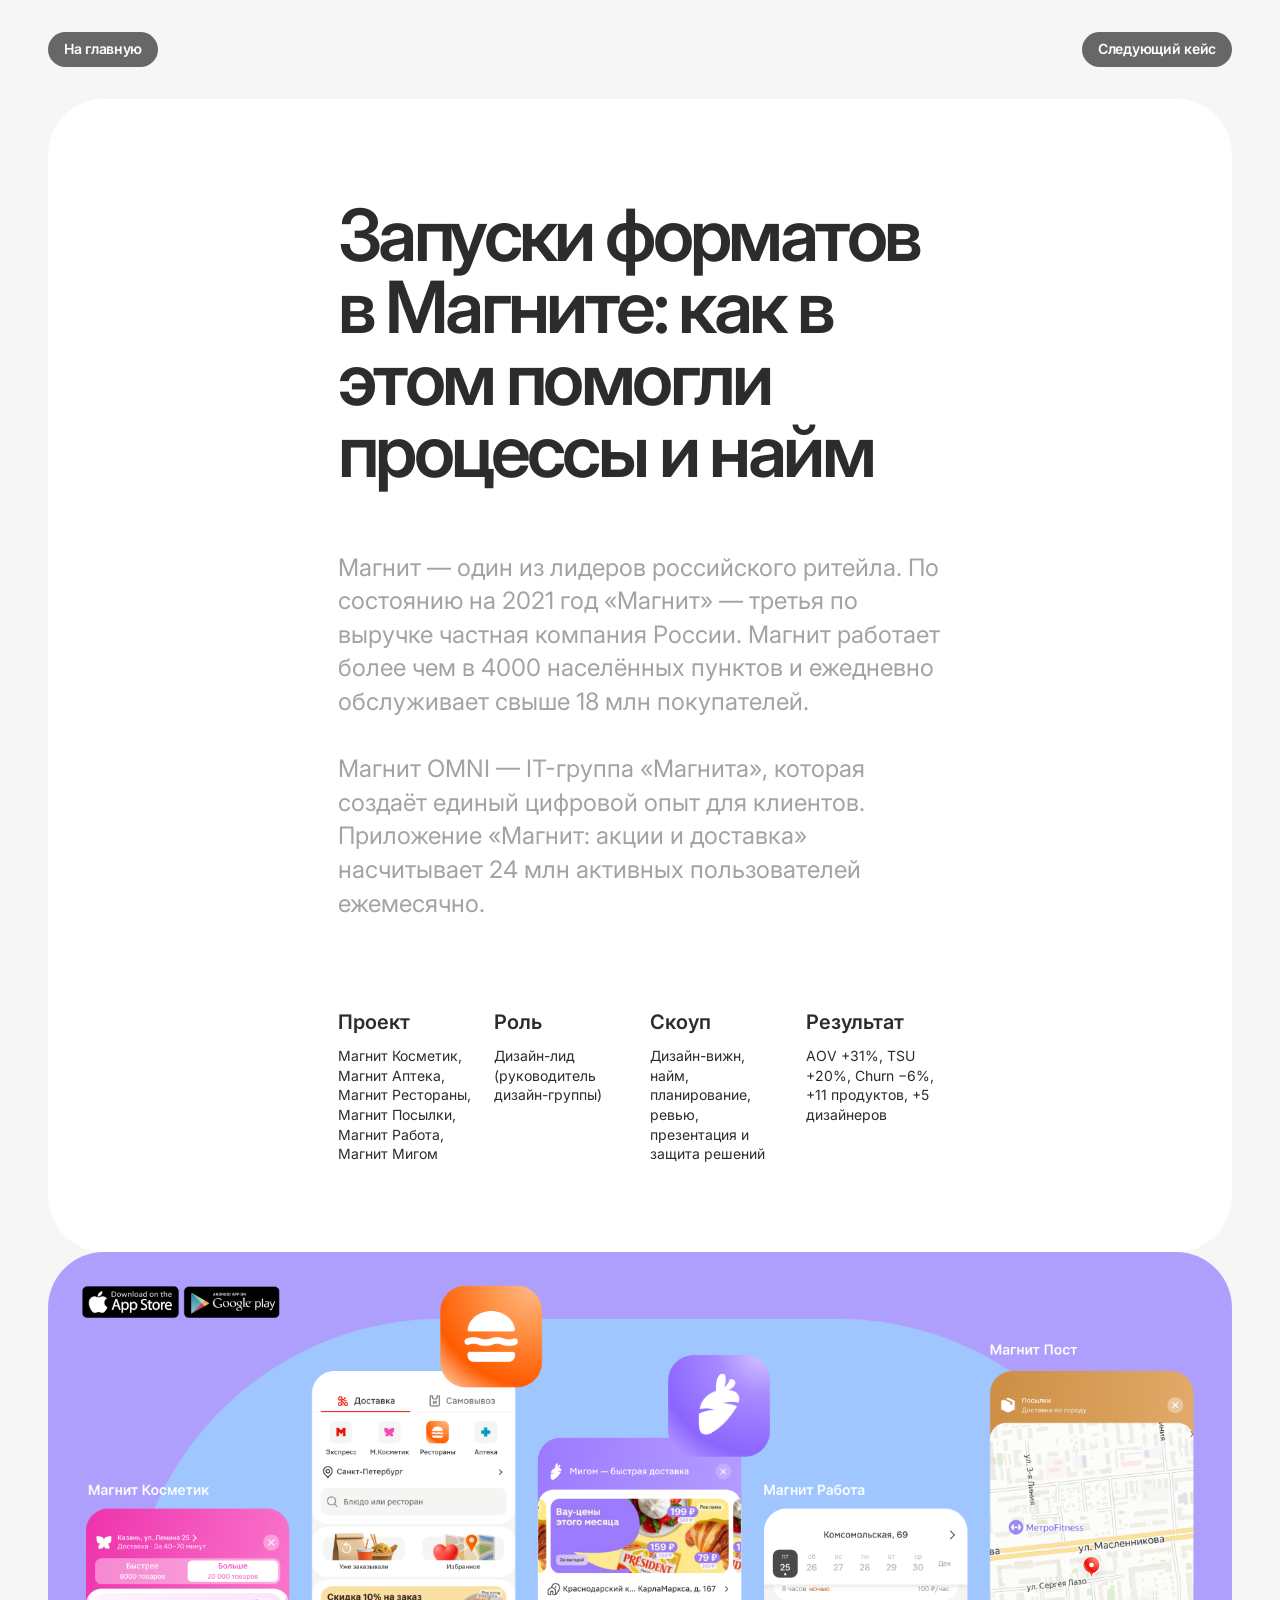
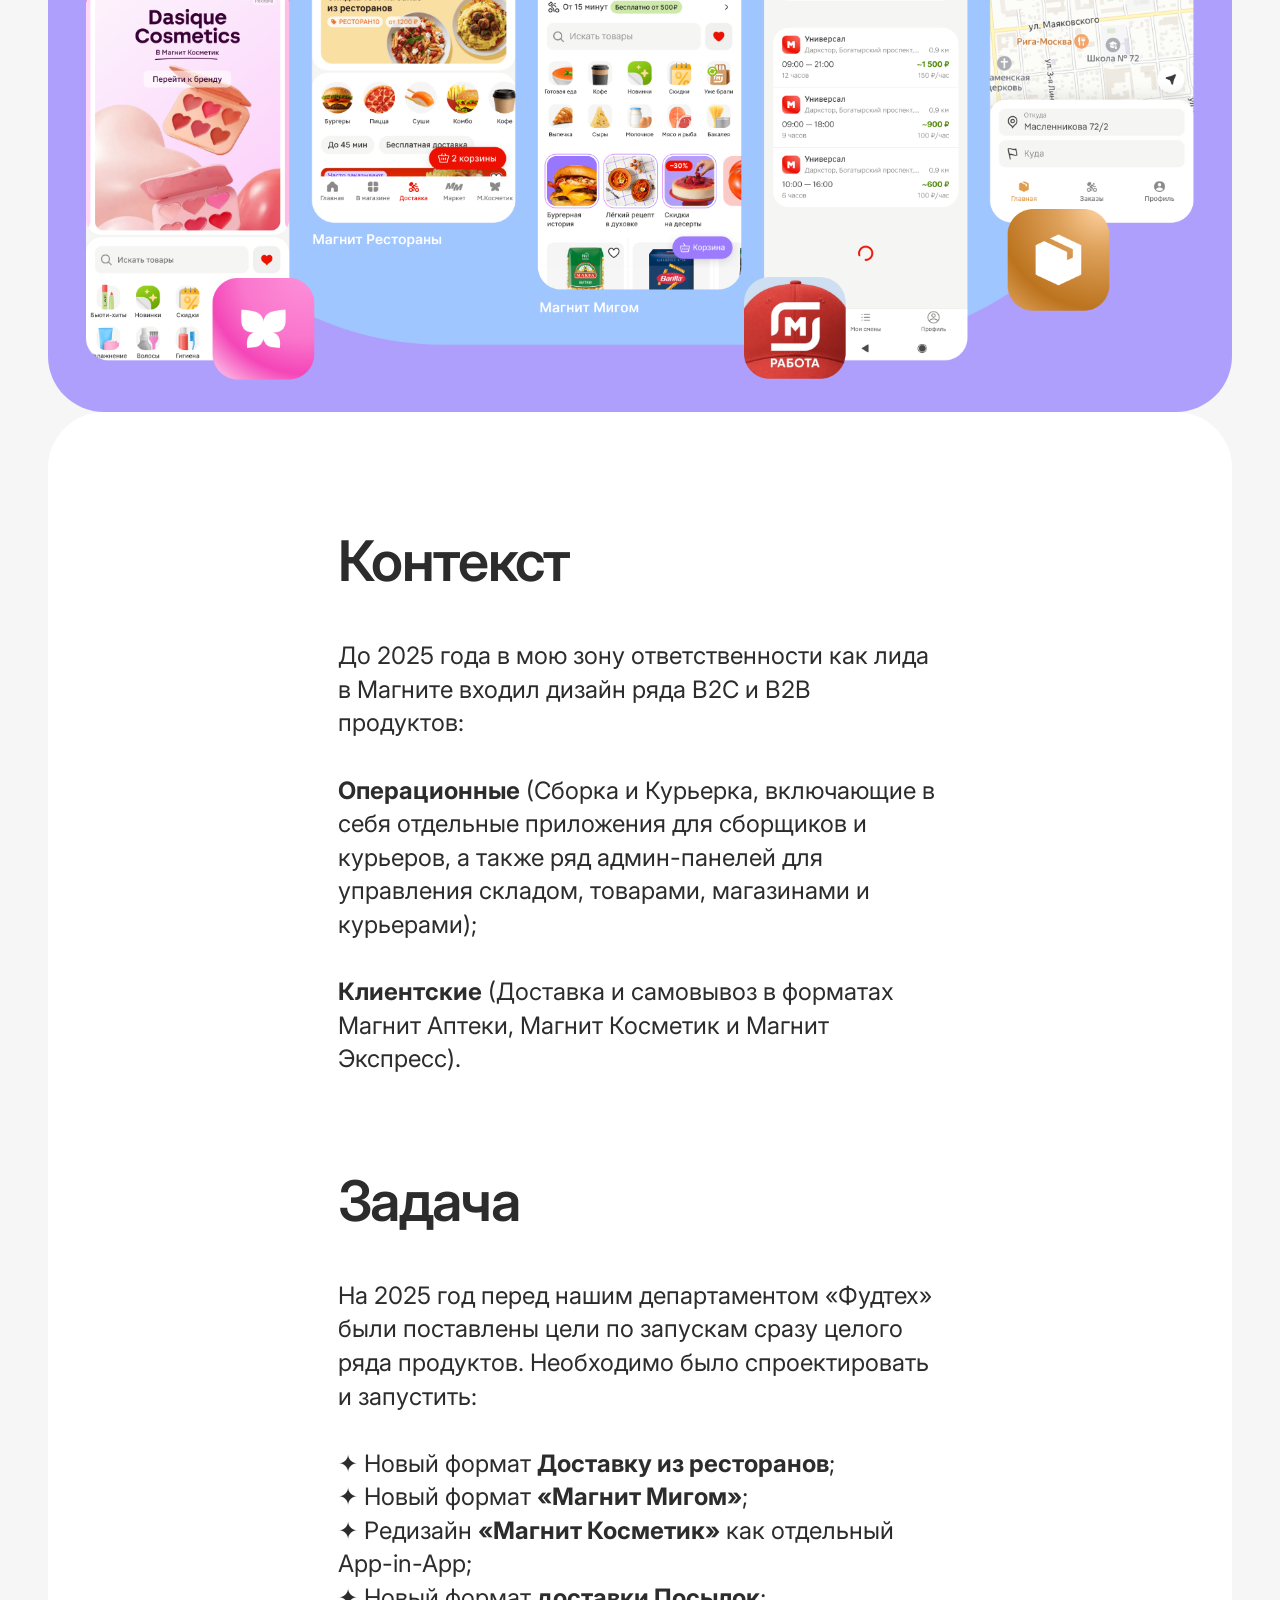
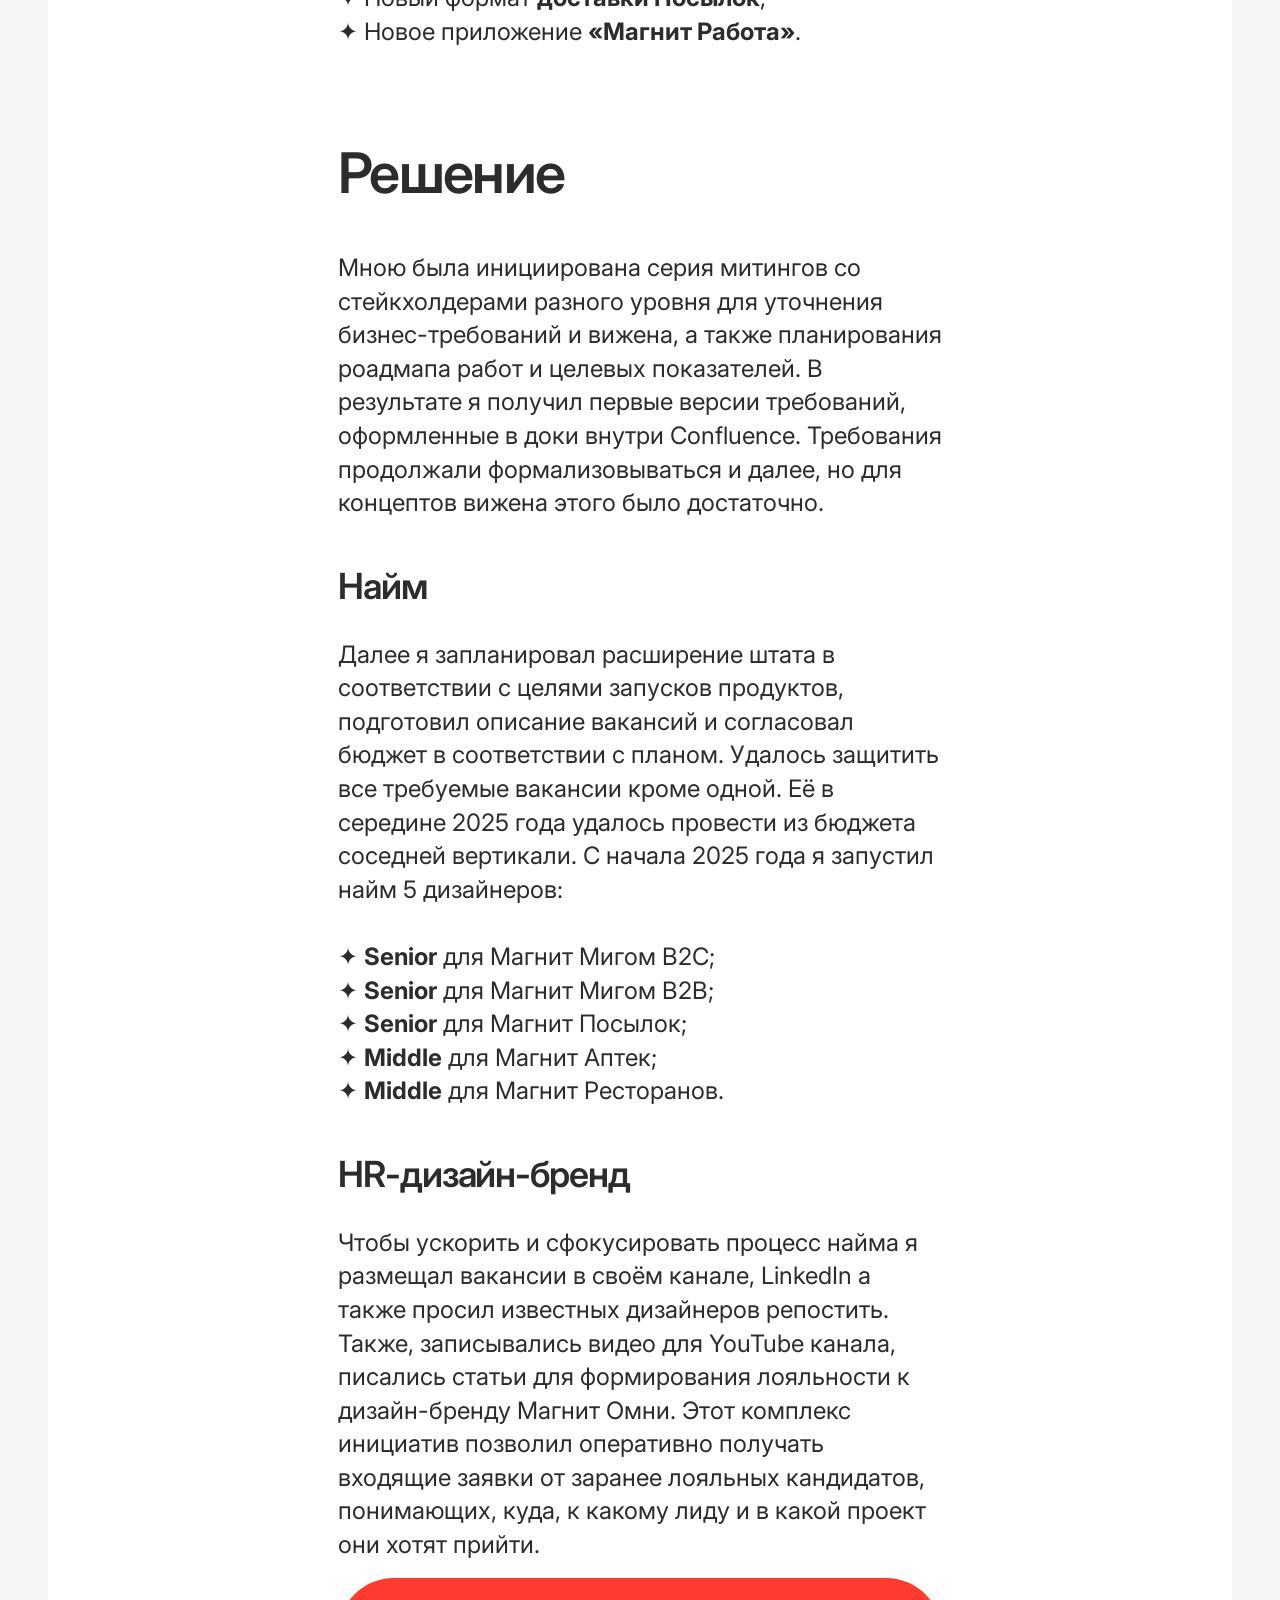
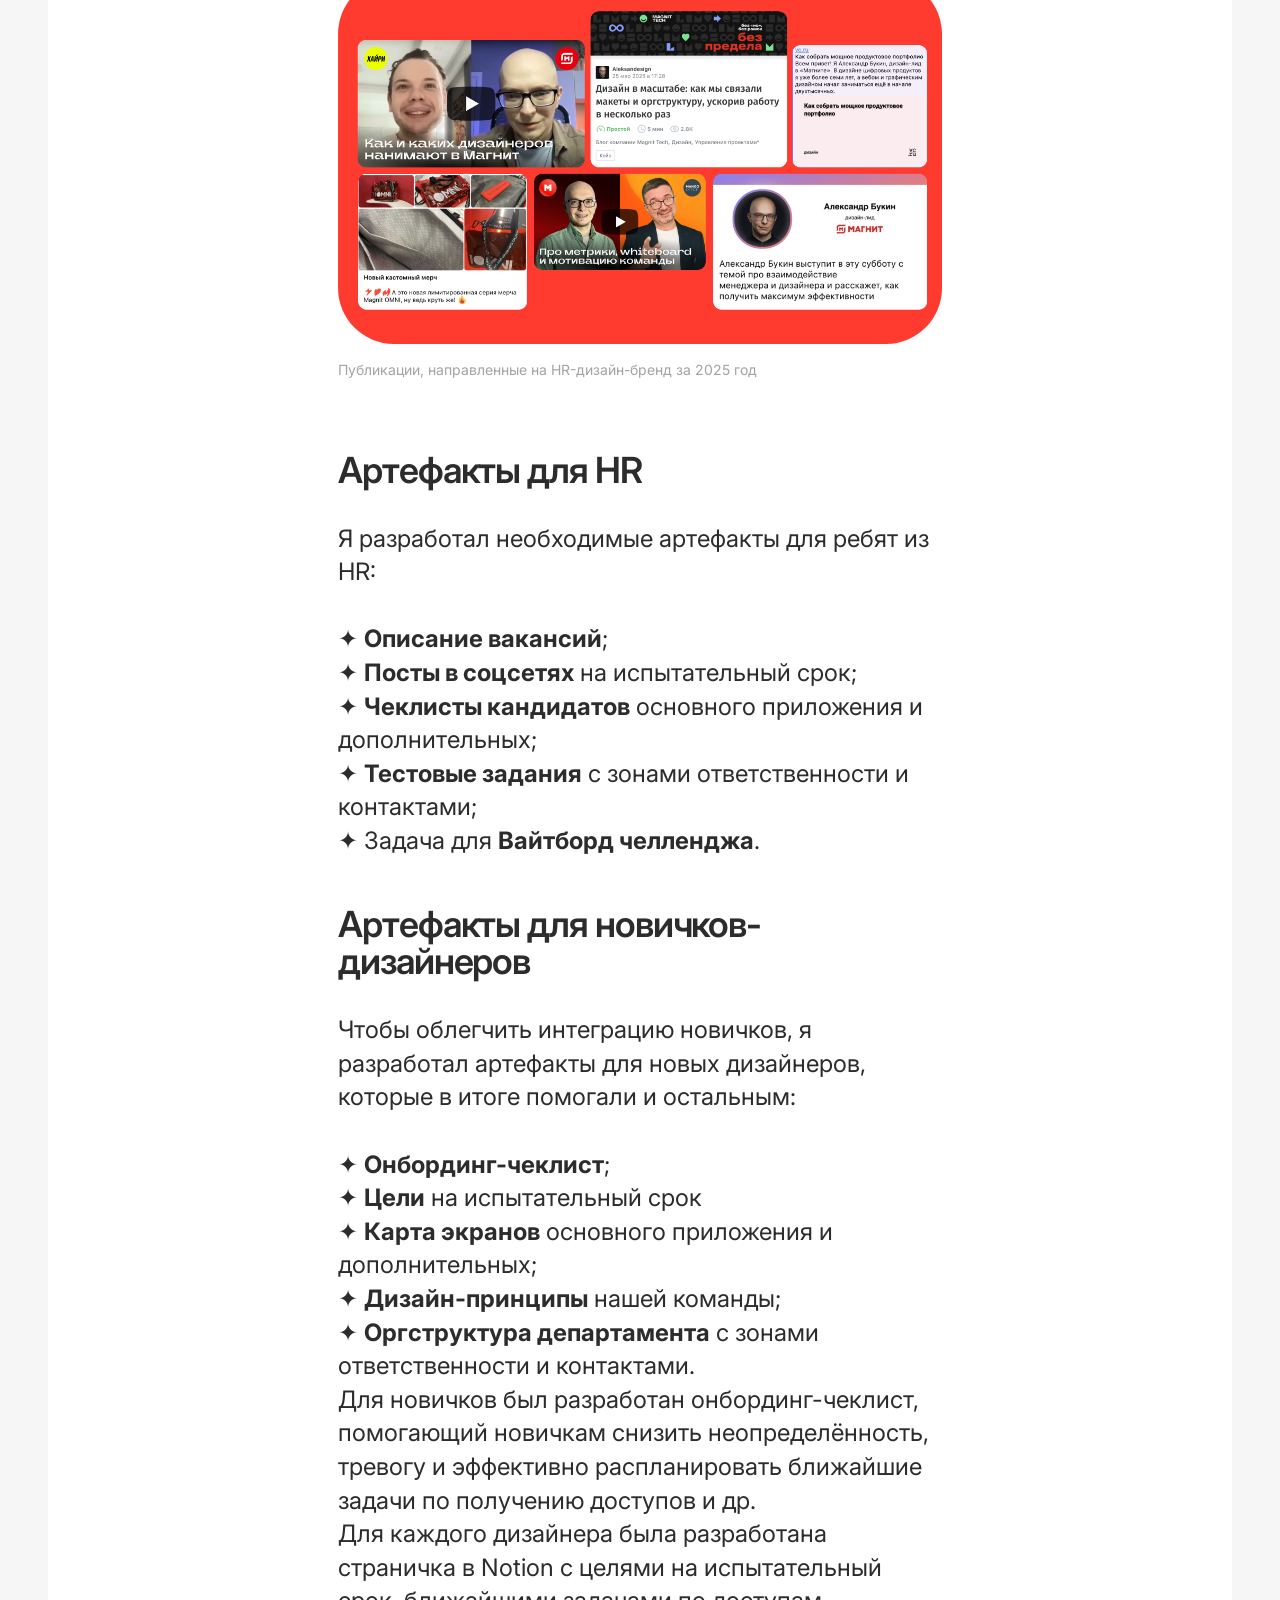
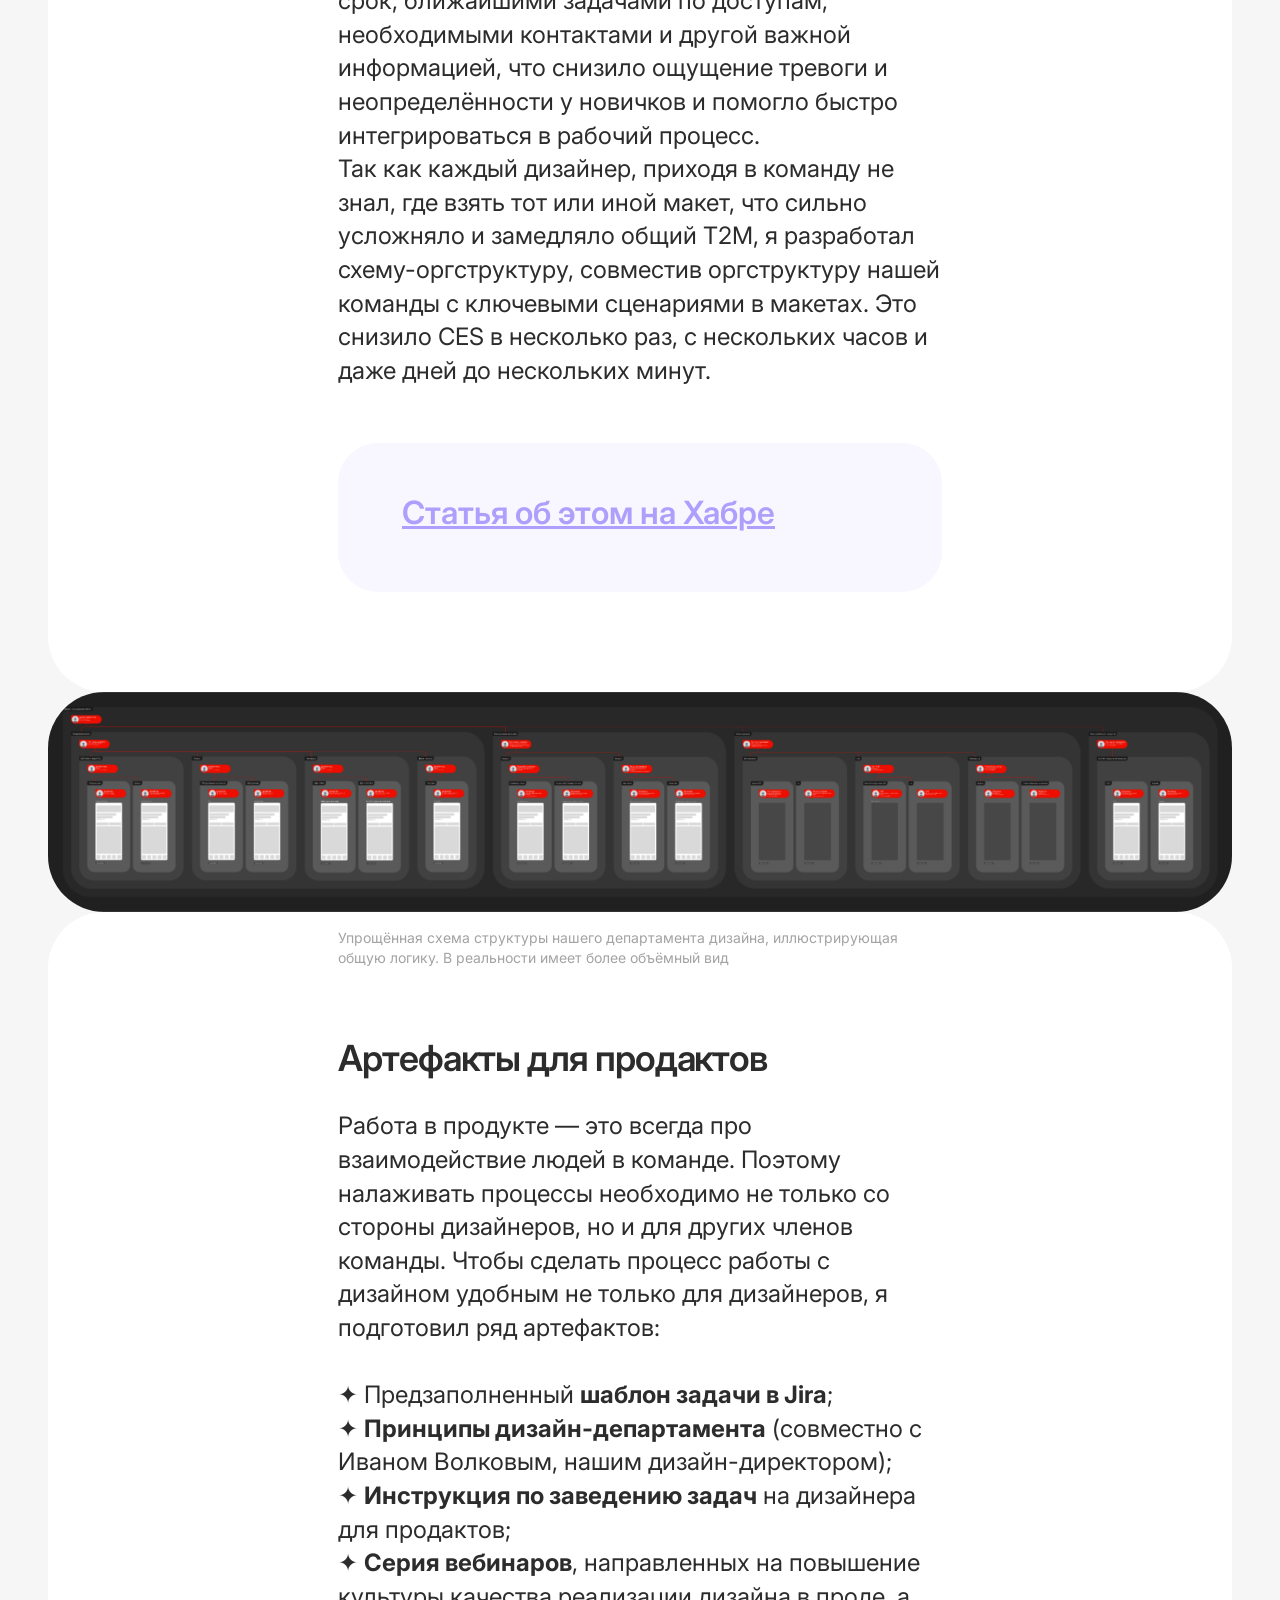
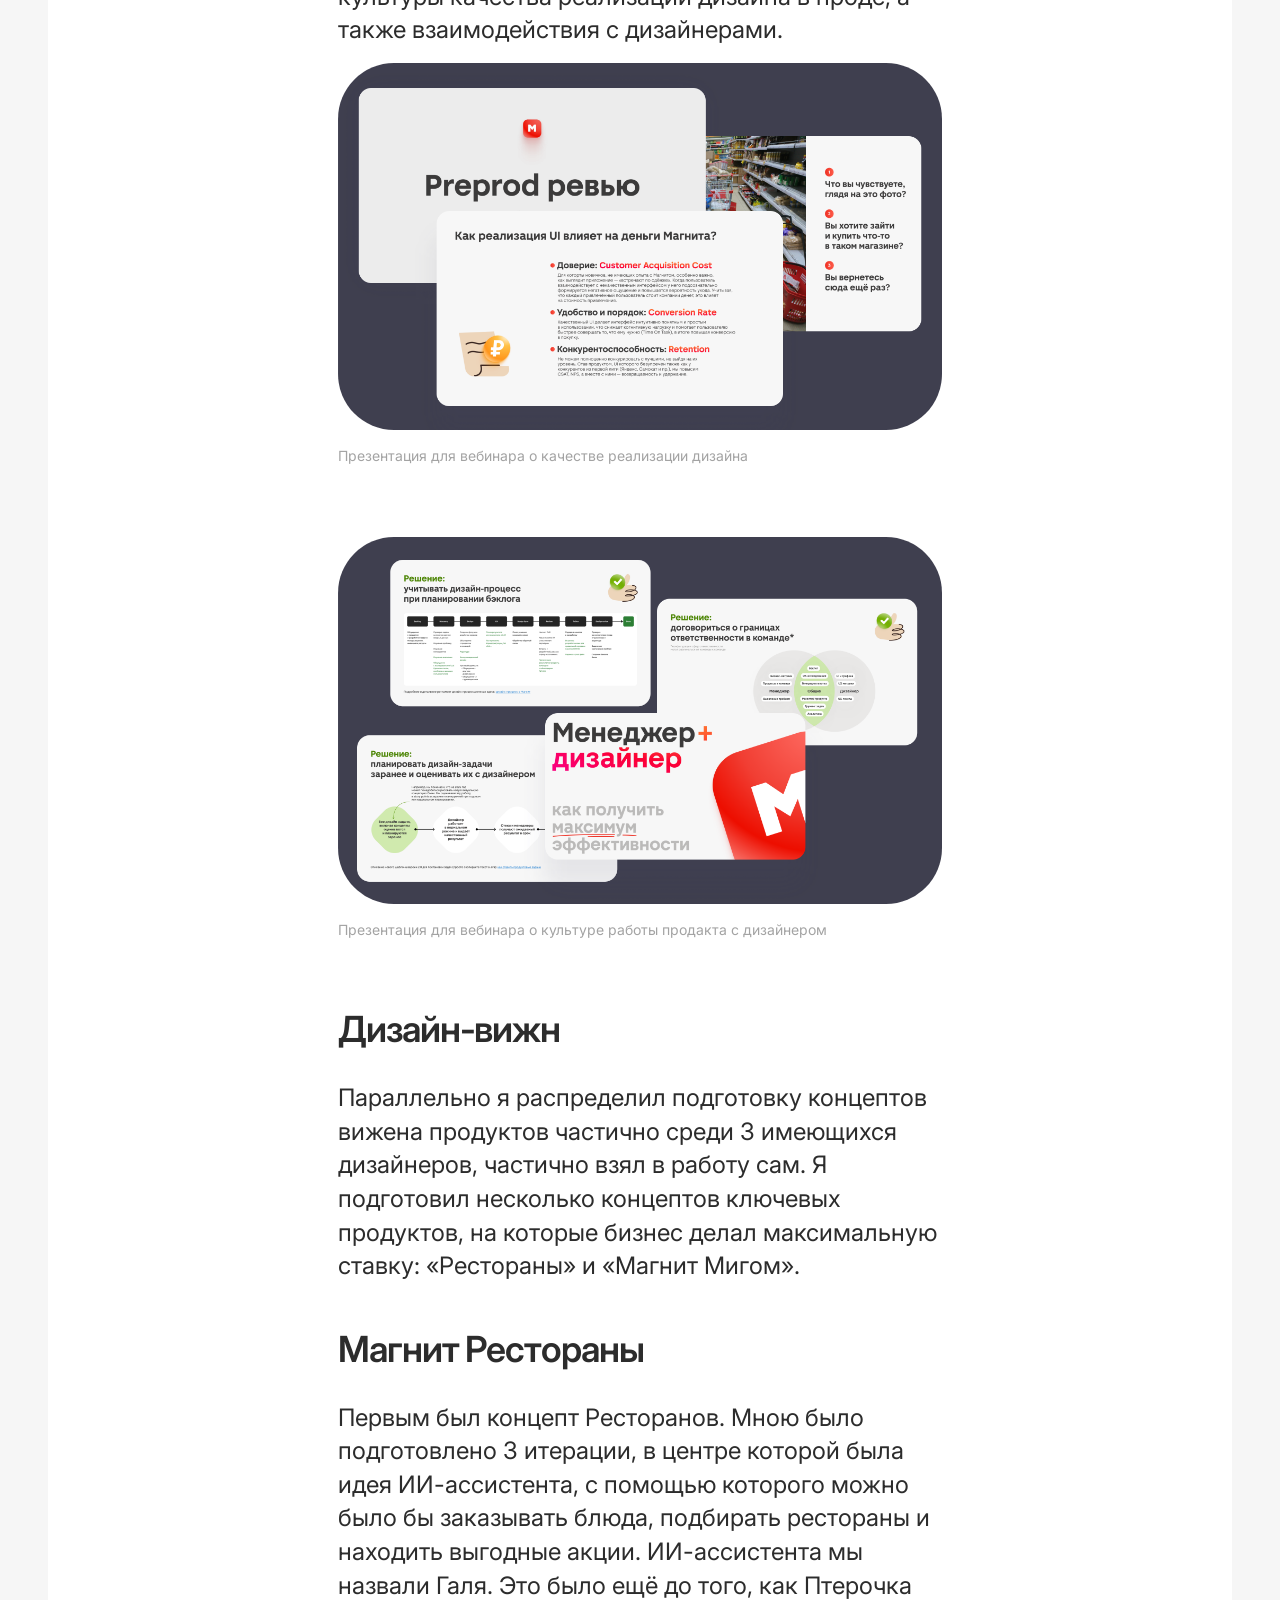
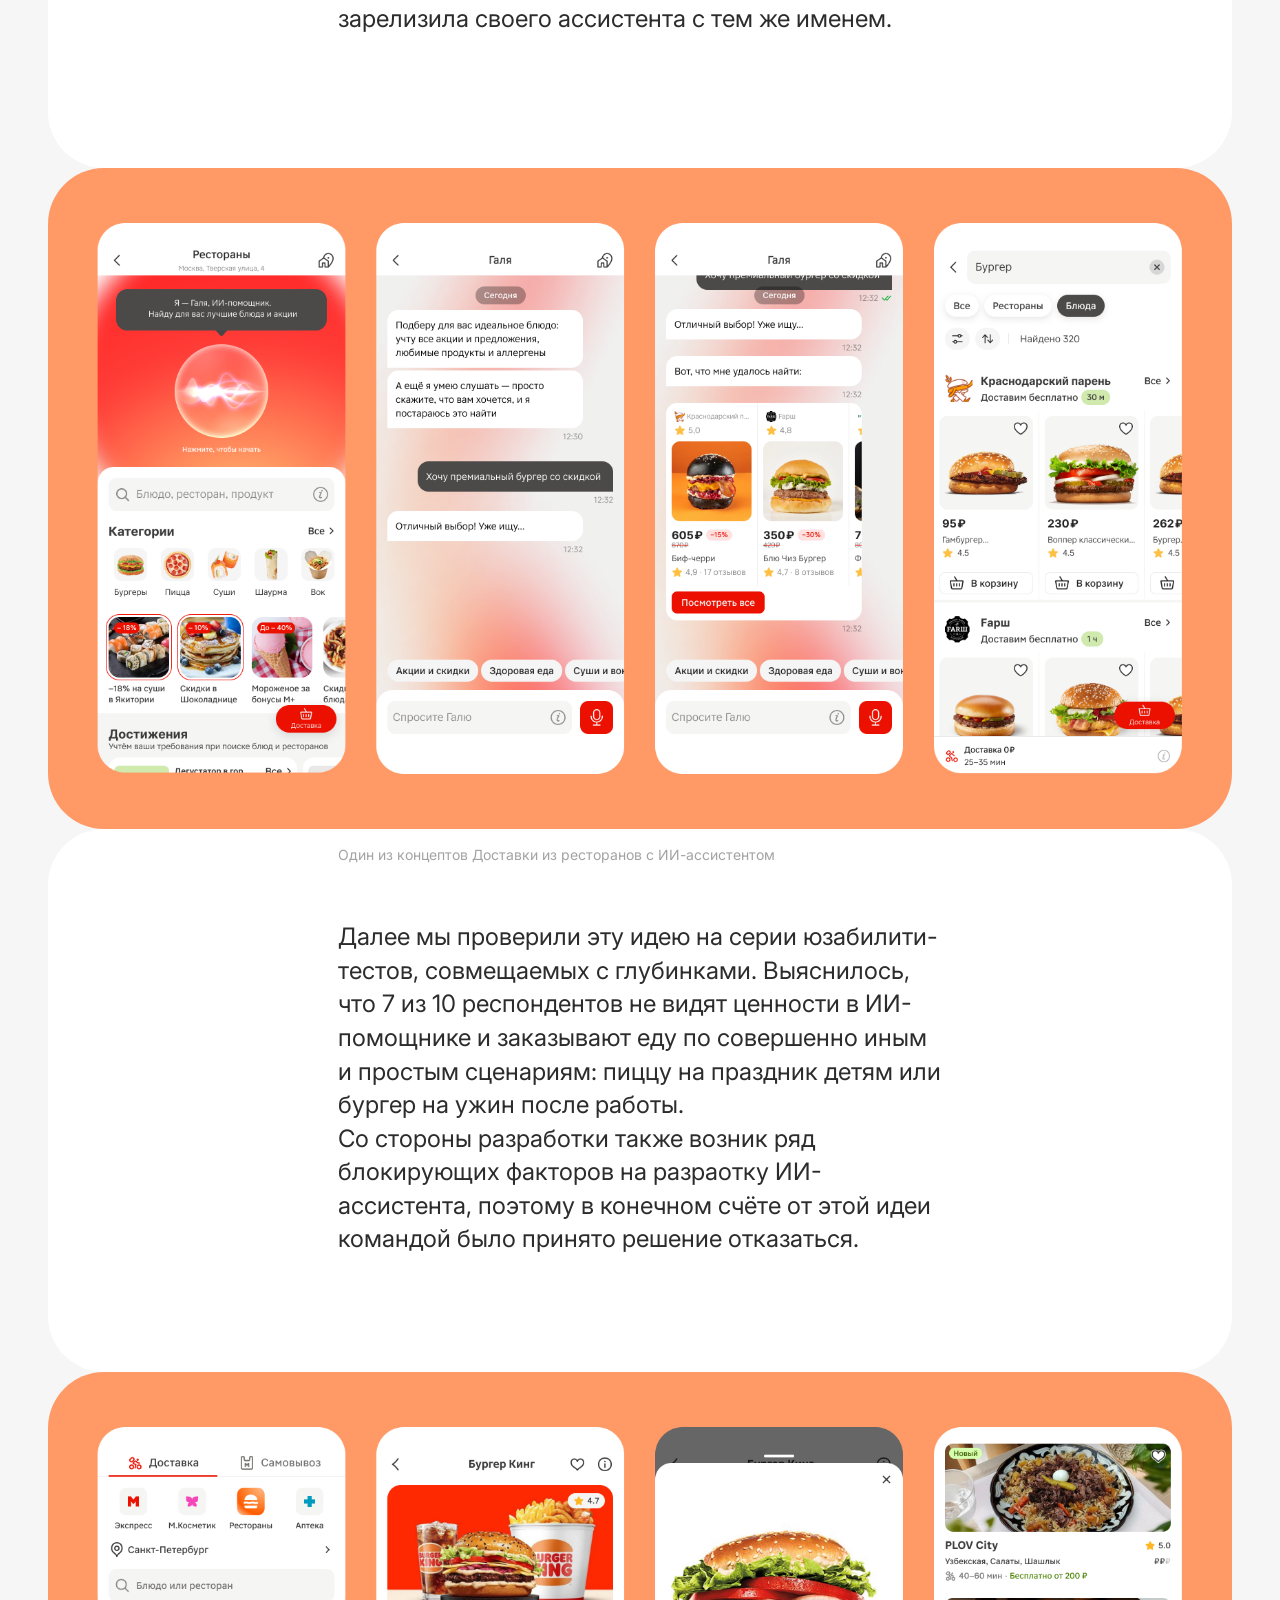
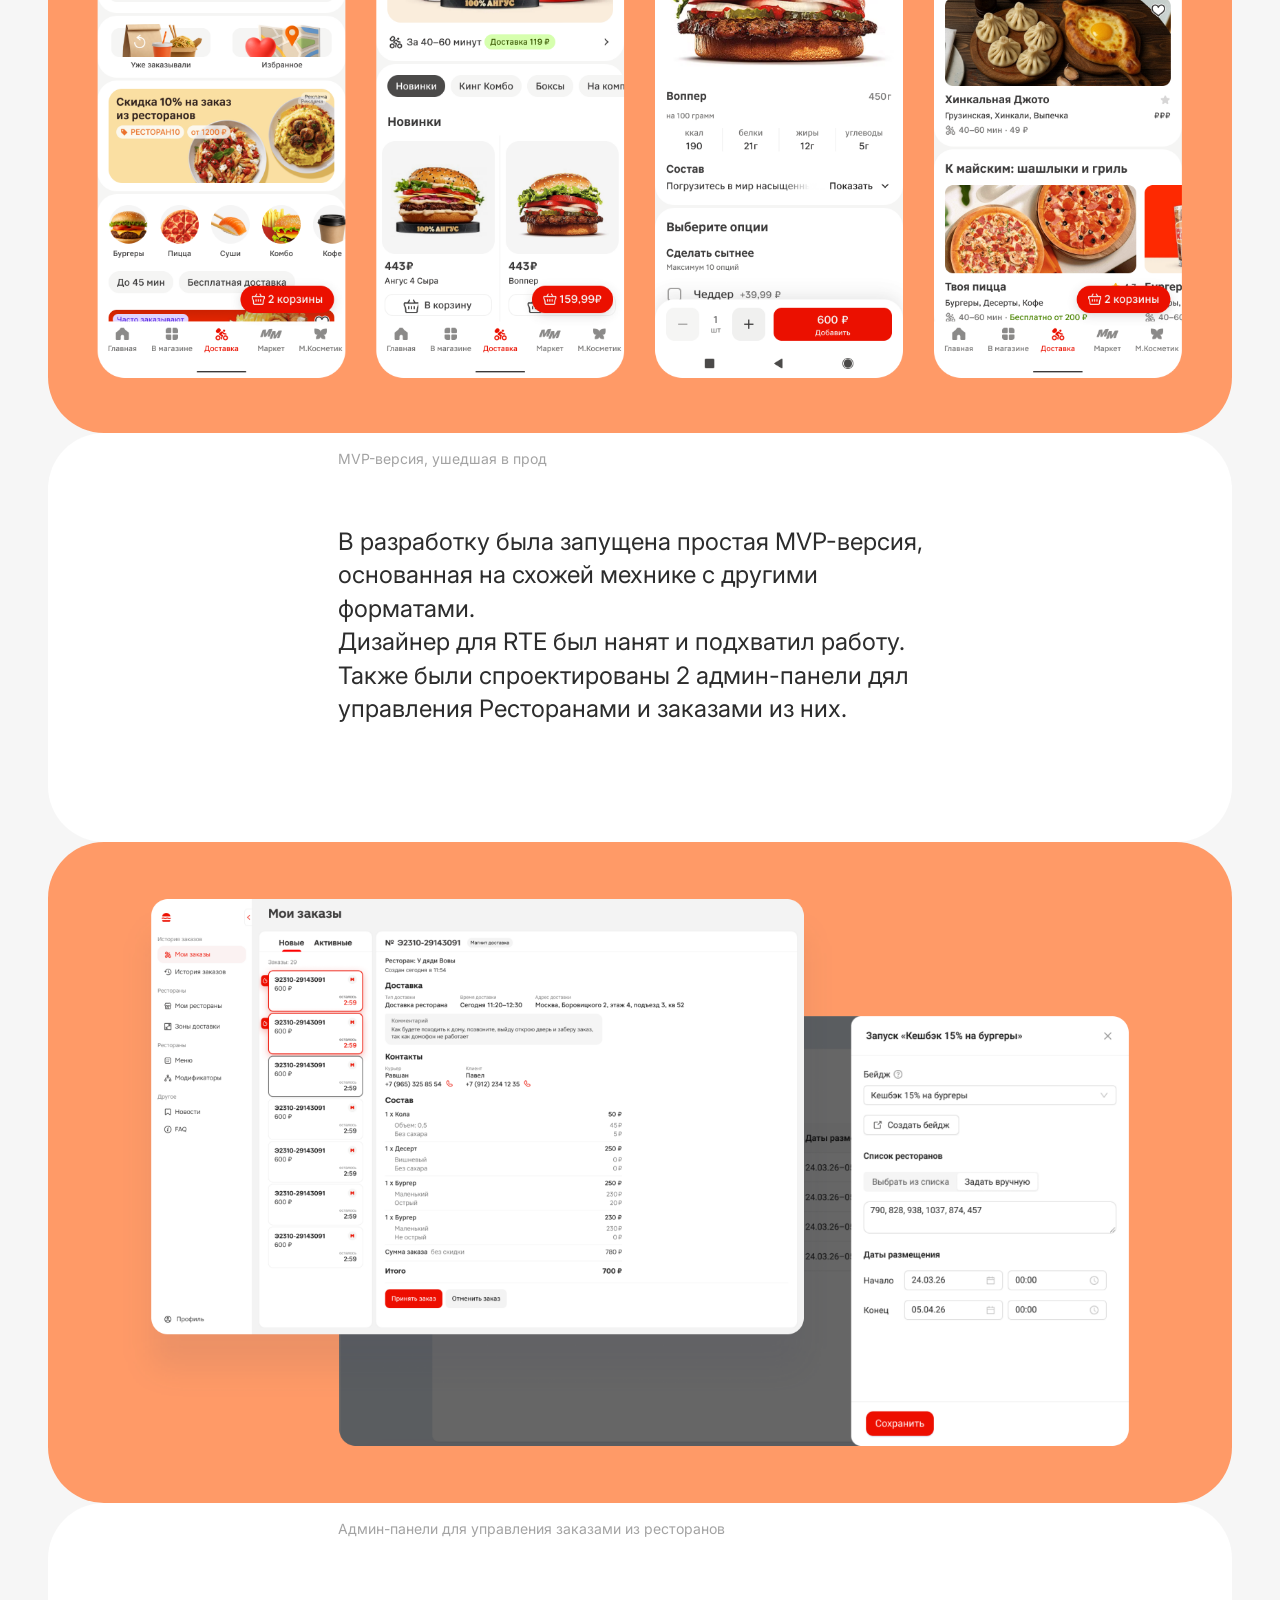
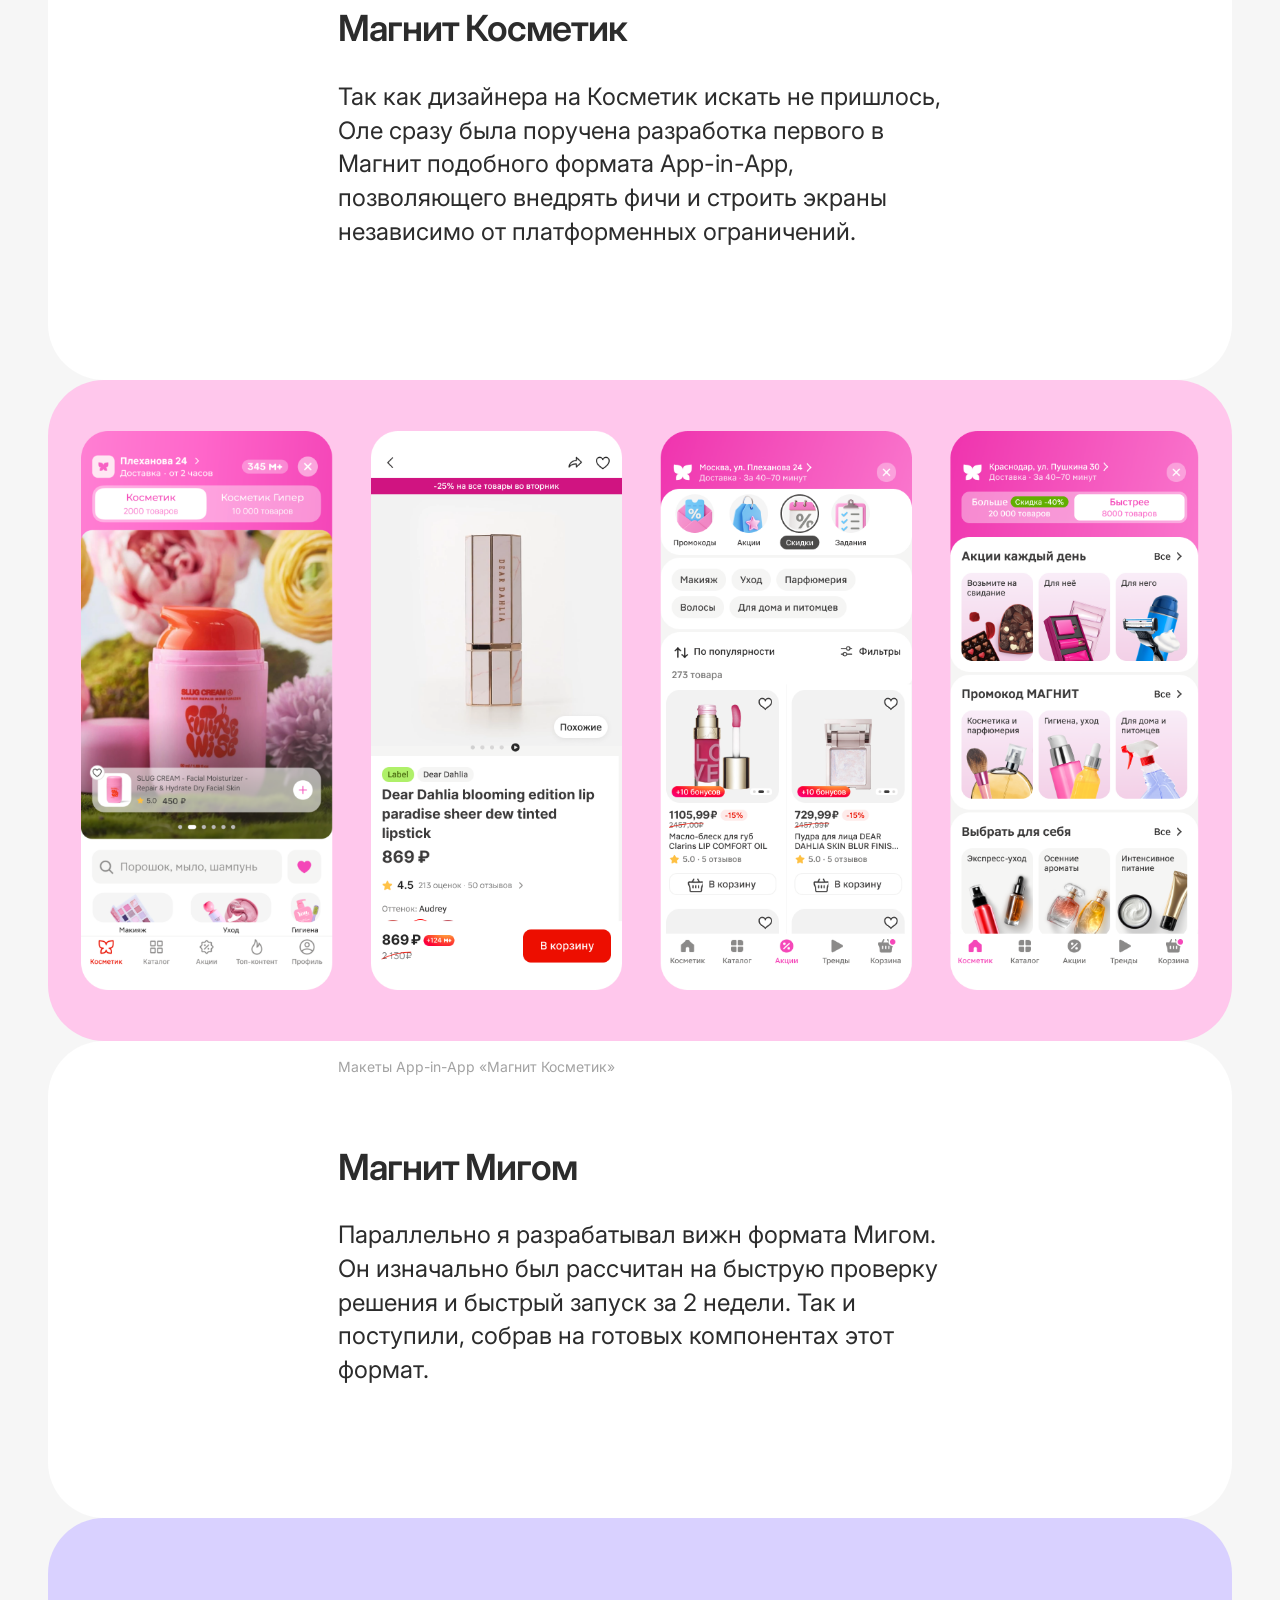
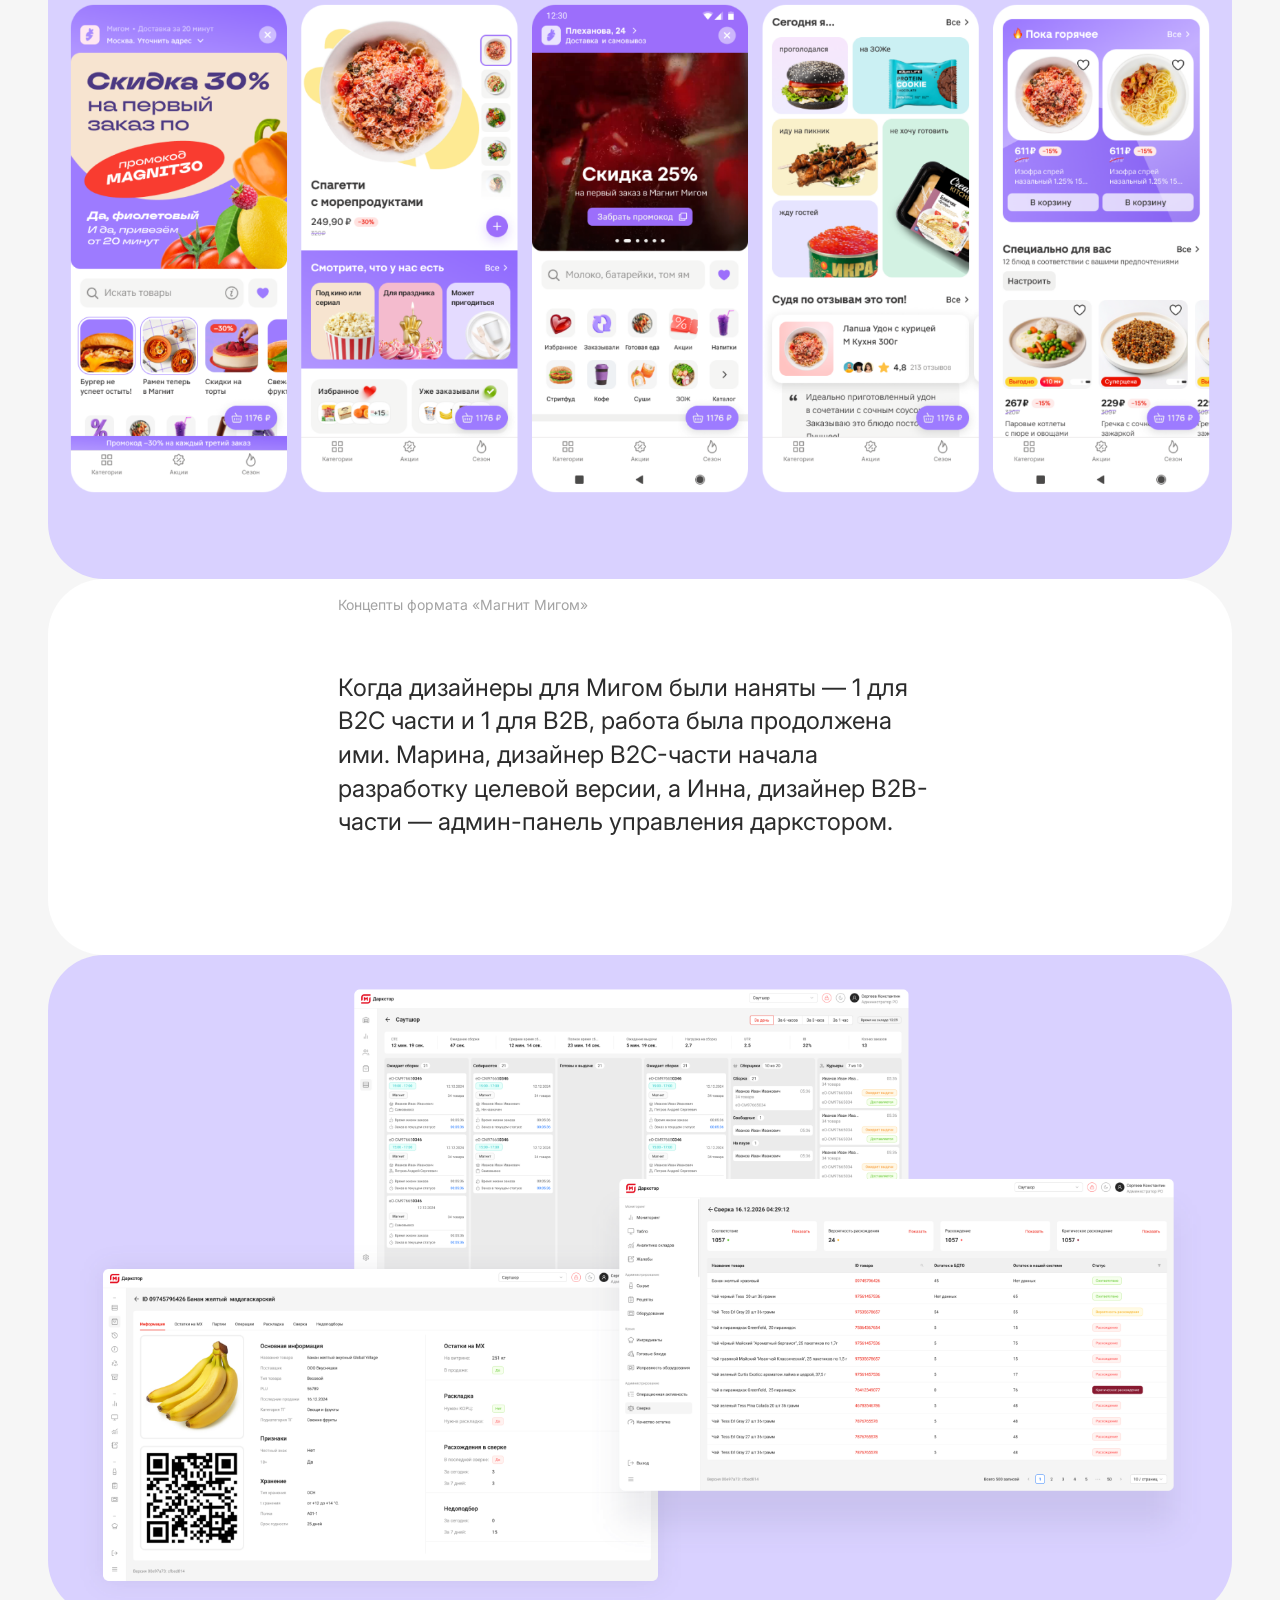
==== commit dbc9be4f: "Fix typos in case copy and the main page case card. Correct Churn spelling and Russian wording in th" ====
--- a/cases/case1.html
+++ b/cases/case1.html
@@ -9,7 +9,7 @@
   <link rel="preconnect" href="https://fonts.googleapis.com">
   <link rel="preconnect" href="https://fonts.gstatic.com" crossorigin>
   <link href="https://fonts.googleapis.com/css2?family=Inter:wght@400;500;600&display=swap" rel="stylesheet">
-  <link rel="stylesheet" href="../styles.css?v=16">
+  <link rel="stylesheet" href="../styles.css?v=36">
   <link rel="stylesheet" href="../case-page.css?v=38">
   <script data-goatcounter="https://aleksandesign.goatcounter.com/count"
           async src="//gc.zgo.at/count.js"></script>
@@ -63,7 +63,7 @@
           <div class="col-block">
             <div class="text-description">
               <p>Результат</p>
-              <p>AOV +31%, TSU +20%, Crurn −6%,<br>+11 продуктов, +5 дизайнеров</p>
+              <p>AOV +31%, TSU +20%, Churn −6%,<br>+11 продуктов, +5 дизайнеров</p>
             </div>
           </div>
         </div>
@@ -487,7 +487,7 @@
             </div>
             <div class="col-block">
               <div class="text-description">
-                <p>Crurn Rate:</p>
+                <p>Churn Rate:</p>
                 <p>–6%</p>
               </div>
             </div>
@@ -577,5 +577,6 @@
   </div>
   <script src="../assets/js/lenis.min.js"></script>
   <script src="../smooth-scroll.js?v=1"></script>
+  <script src="../custom-cursor.js?v=6"></script>
 </body>
 </html>
--- a/styles.css
+++ b/styles.css
@@ -882,6 +882,18 @@
   object-position: center;
 }
 
+@media (min-width: 769px) and (hover: hover) and (pointer: fine) and (prefers-reduced-motion: no-preference) {
+  .case-visual img {
+    transition: transform 0.8s cubic-bezier(0.25, 1, 0.35, 1);
+    transform: scale(1);
+  }
+
+  a.case-card:hover .case-visual img,
+  a.case-card:focus-visible .case-visual img {
+    transform: scale(1.08);
+  }
+}
+
 /* Publications */
 
 .pub-grid {
@@ -897,11 +909,6 @@
   height: var(--pub-card-h);
   position: relative;
   background: transparent;
-  transition: transform 0.25s;
-}
-
-.pub-card:hover {
-  transform: translateY(-4px);
 }
 
 .pub-image {
@@ -921,6 +928,14 @@
   object-position: center;
   display: block;
   border-radius: var(--radius-soft);
+}
+
+.section-publications .pub-image img {
+  transition: opacity 0.25s;
+}
+
+.section-publications .pub-image:hover img {
+  opacity: 0.85;
 }
 
 .pub-text {
@@ -973,11 +988,14 @@
   aspect-ratio: 1;
   background: var(--ab-white-bg);
   border-radius: var(--radius-soft);
-  transition: transform 0.25s;
-}
-
-.link-card:hover {
-  transform: translateY(-4px);
+}
+
+.section-links .link-card {
+  transition: opacity 0.25s;
+}
+
+.section-links .link-card:hover {
+  opacity: 0.85;
 }
 
 .link-card__icon {
@@ -1366,3 +1384,58 @@
     margin-bottom: -0.06em;
   }
 }
+
+/* Custom cursor: blue dot + inversion ring (desktop); system cursor stays visible */
+@media (min-width: 769px) and (hover: hover) and (pointer: fine) and (prefers-reduced-motion: no-preference) {
+  .site-cursor {
+    position: fixed;
+    inset: 0;
+    pointer-events: none;
+    z-index: 10000;
+  }
+
+  .site-cursor__follower {
+    position: absolute;
+    left: 0;
+    top: 0;
+    opacity: 0;
+    transition: opacity 0.2s ease;
+    will-change: transform;
+  }
+
+  .site-cursor.is-visible .site-cursor__follower {
+    opacity: 1;
+  }
+
+  .site-cursor__dot,
+  .site-cursor__ring {
+    position: absolute;
+    left: 0;
+    top: 0;
+    border-radius: 50%;
+    transform: translate(-50%, -50%);
+  }
+
+  .site-cursor__dot {
+    z-index: 2;
+    width: 6px;
+    height: 6px;
+    background: #0066ff;
+  }
+
+  .site-cursor__ring {
+    z-index: 1;
+    width: 22px;
+    height: 22px;
+    background: rgba(255, 255, 255, 0.88);
+    mix-blend-mode: difference;
+    transition:
+      width 0.3s cubic-bezier(0.25, 1, 0.35, 1),
+      height 0.3s cubic-bezier(0.25, 1, 0.35, 1);
+  }
+
+  .site-cursor.is-hover .site-cursor__ring {
+    width: 34px;
+    height: 34px;
+  }
+}
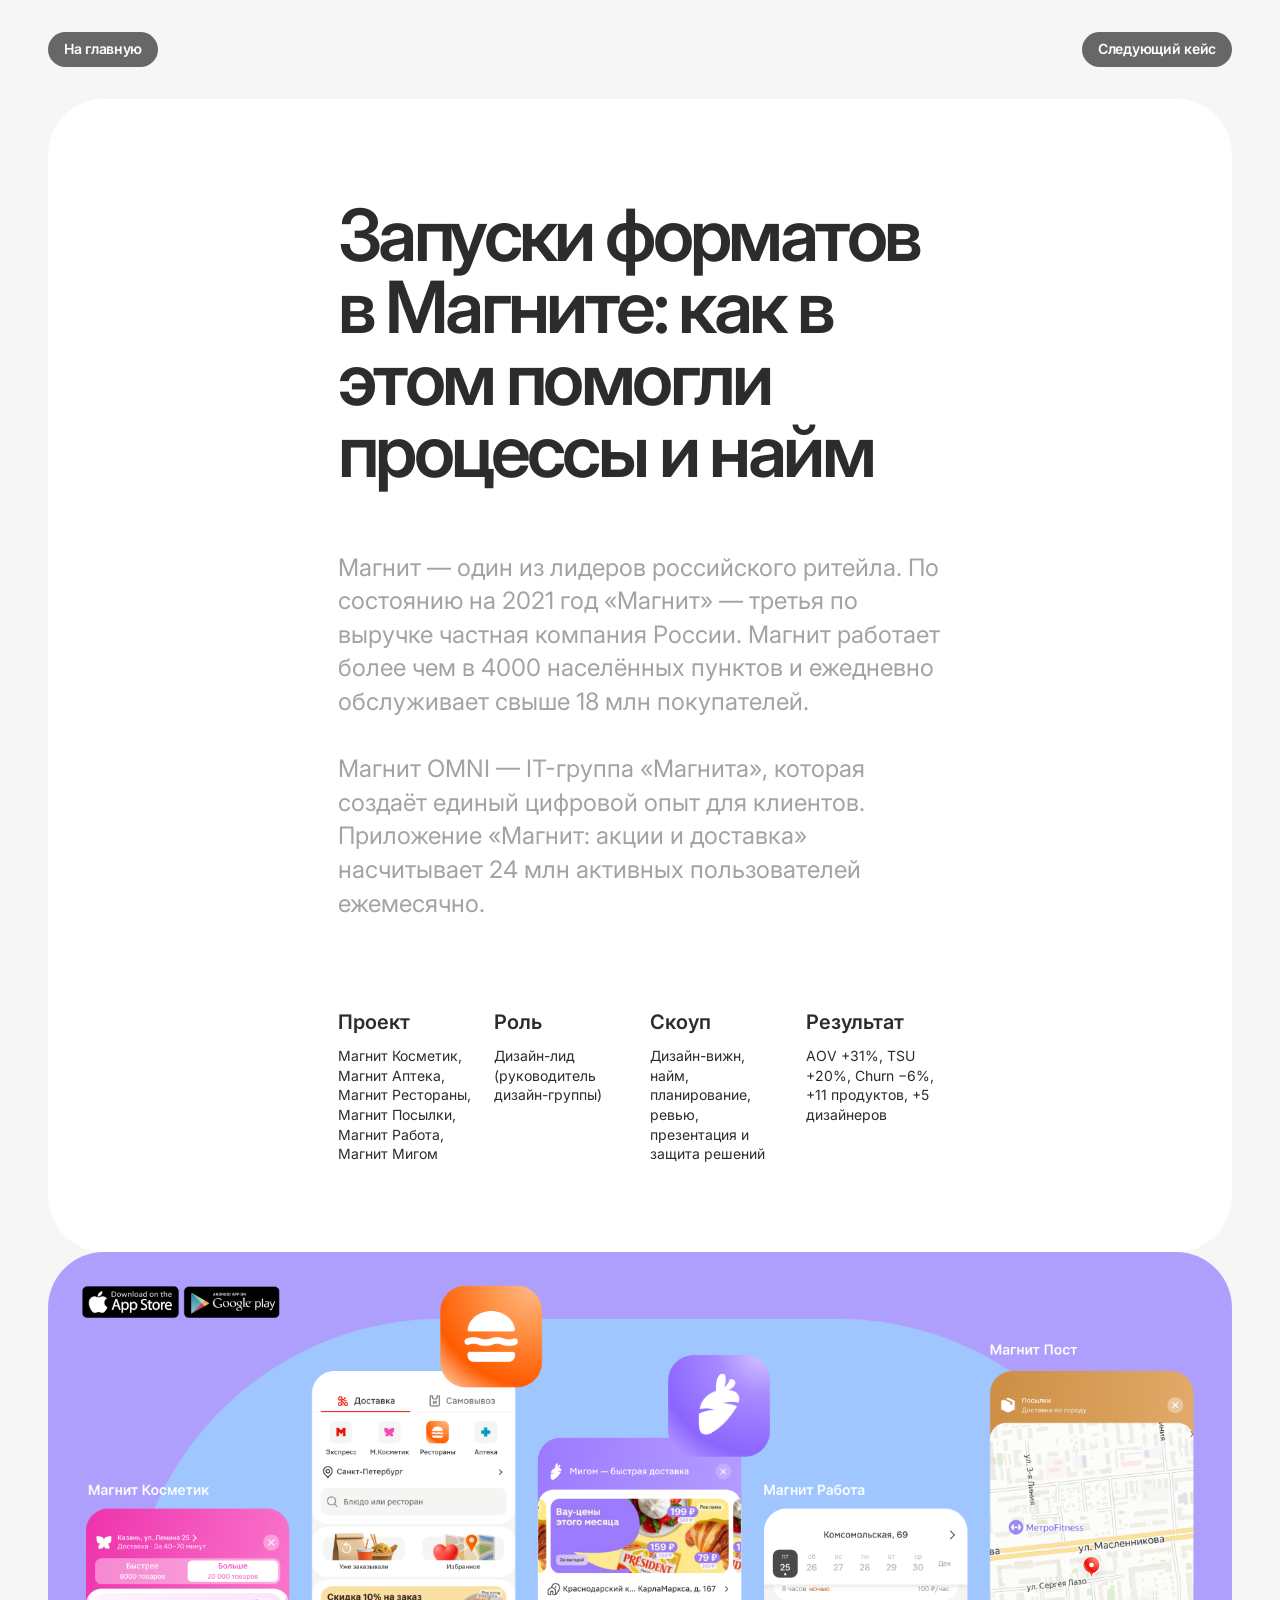
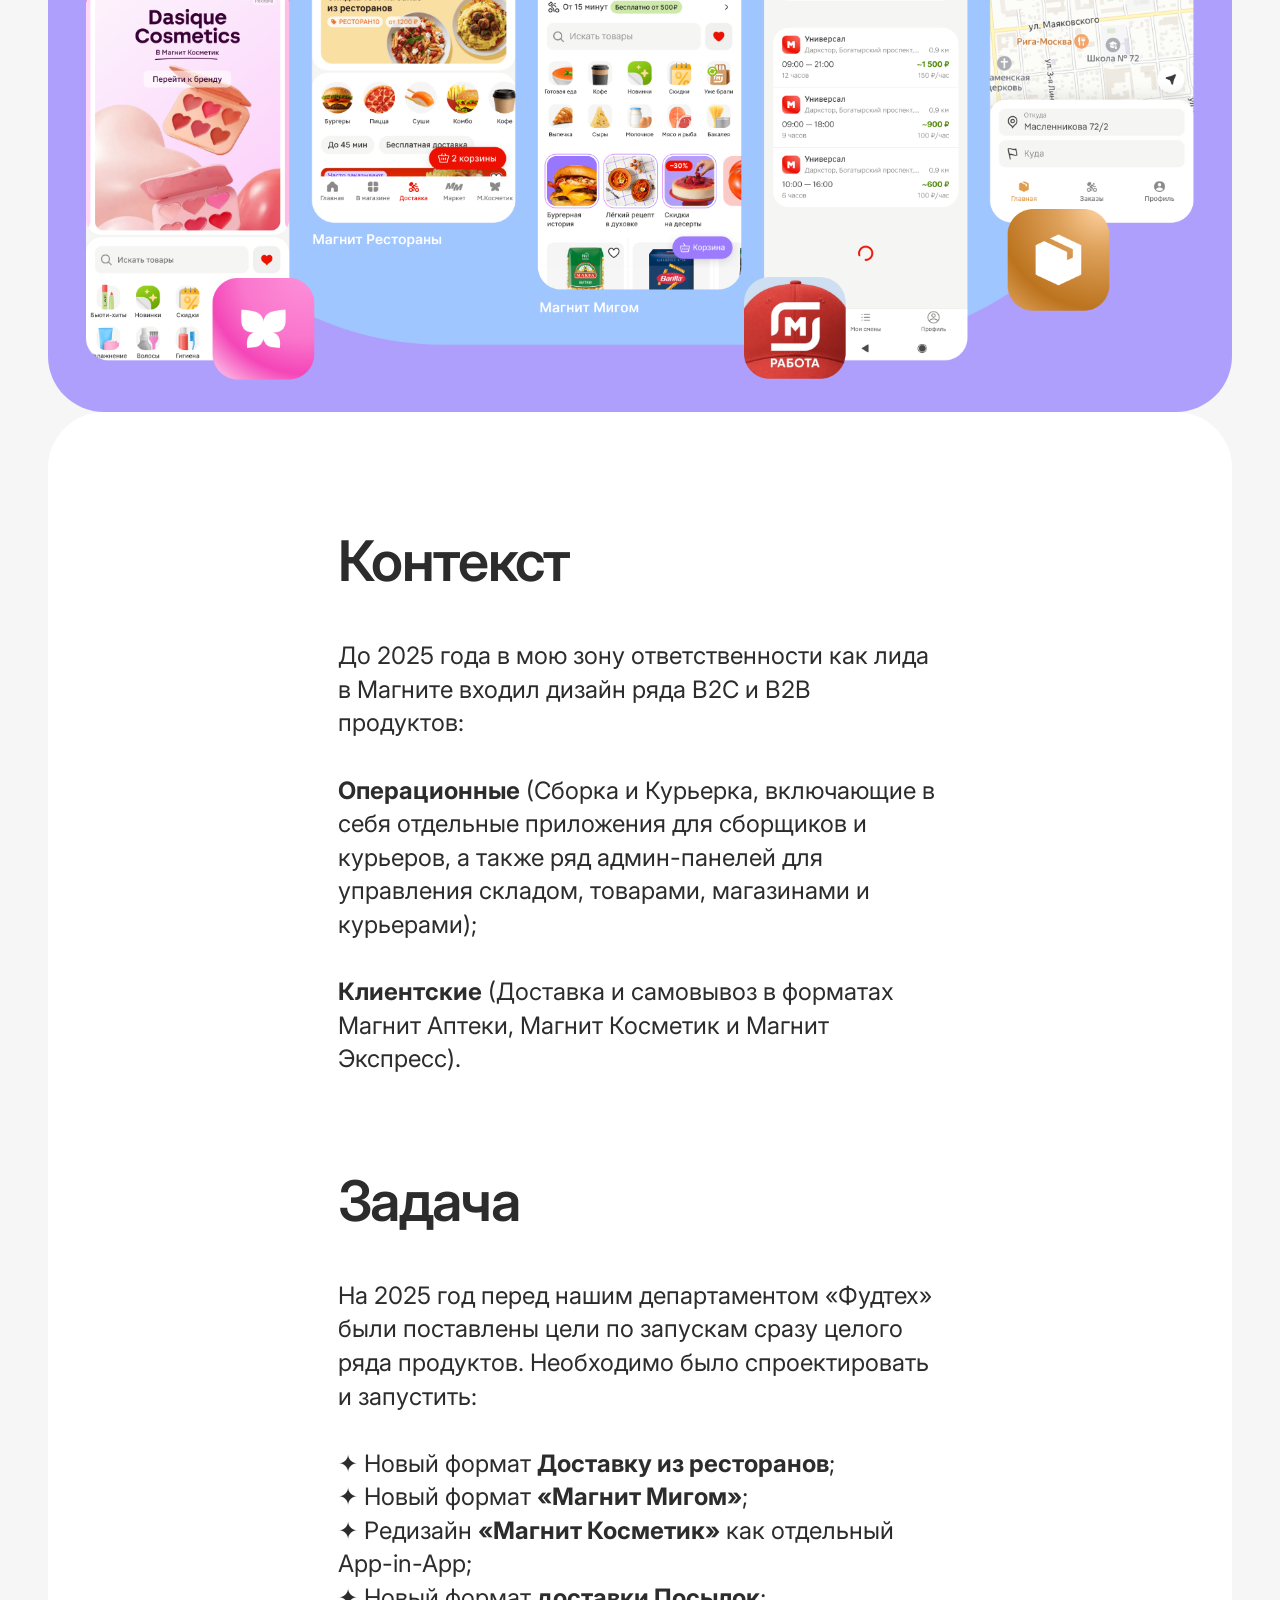
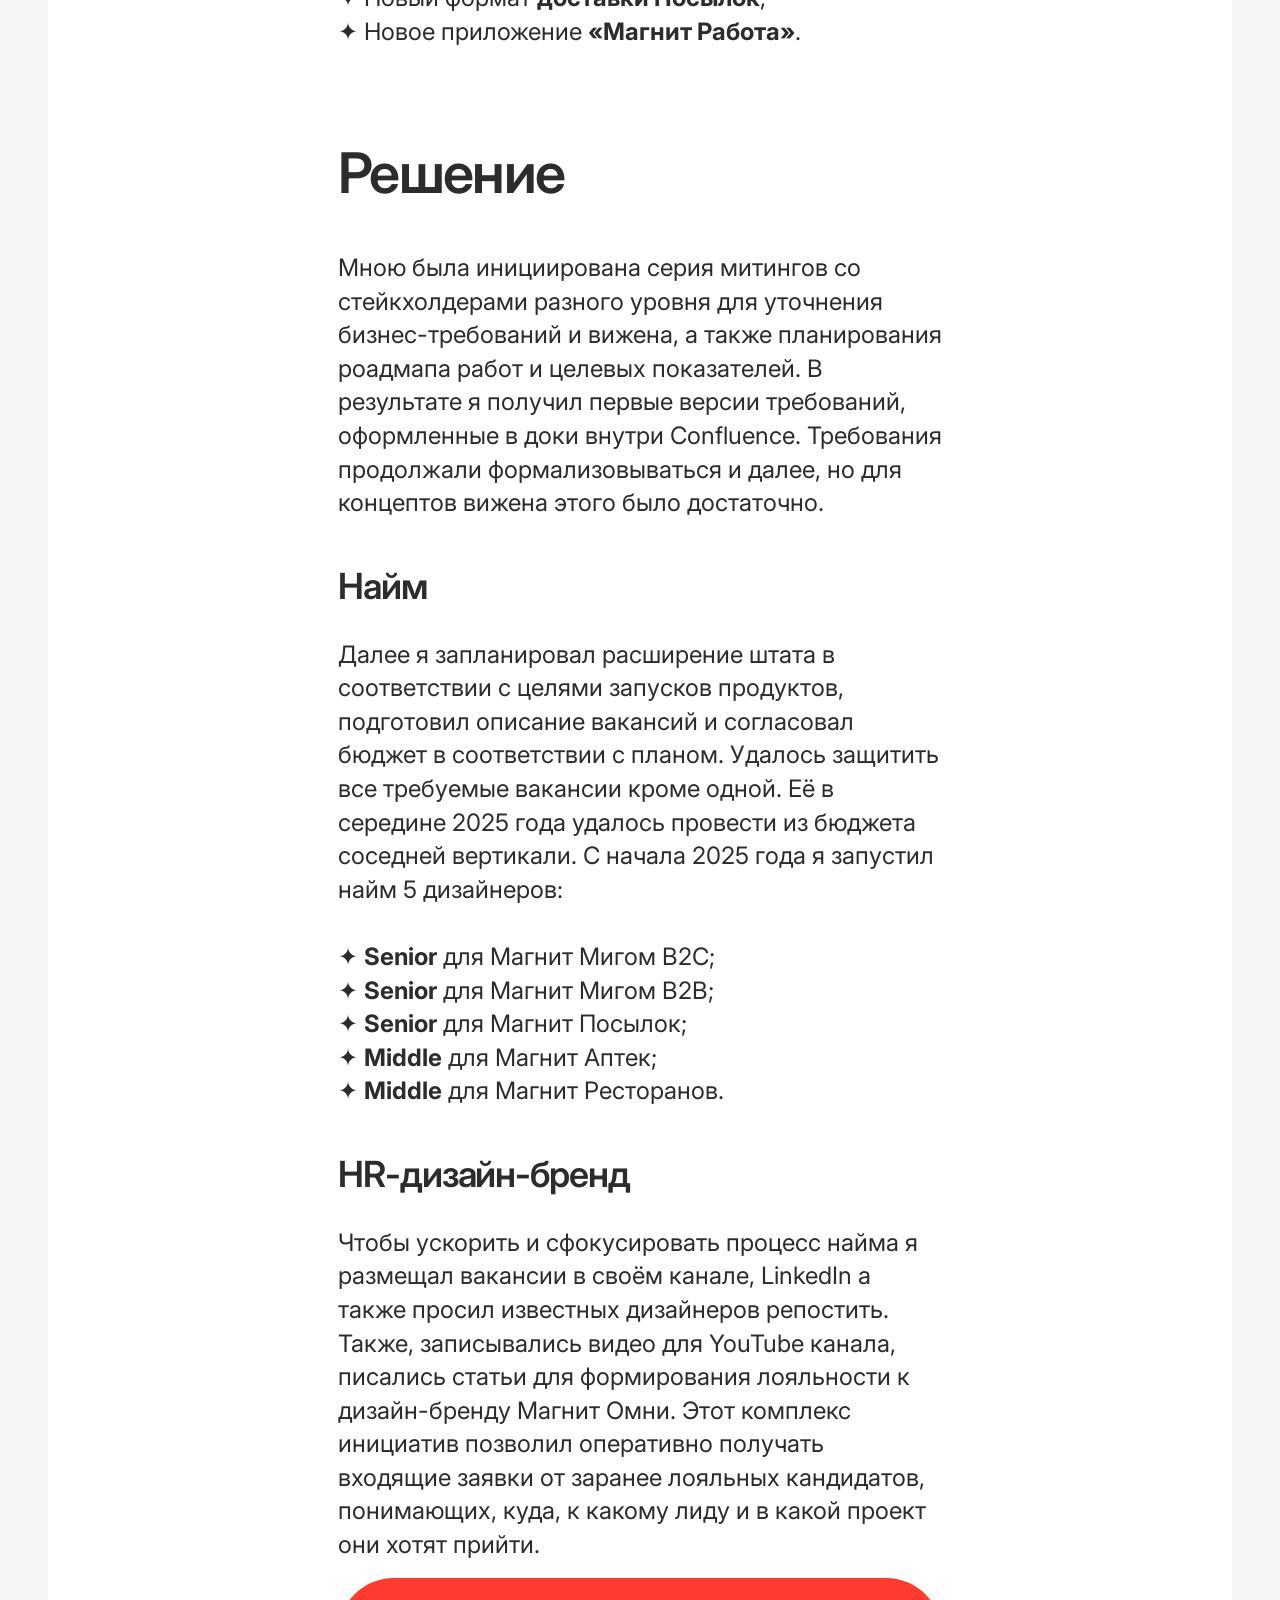
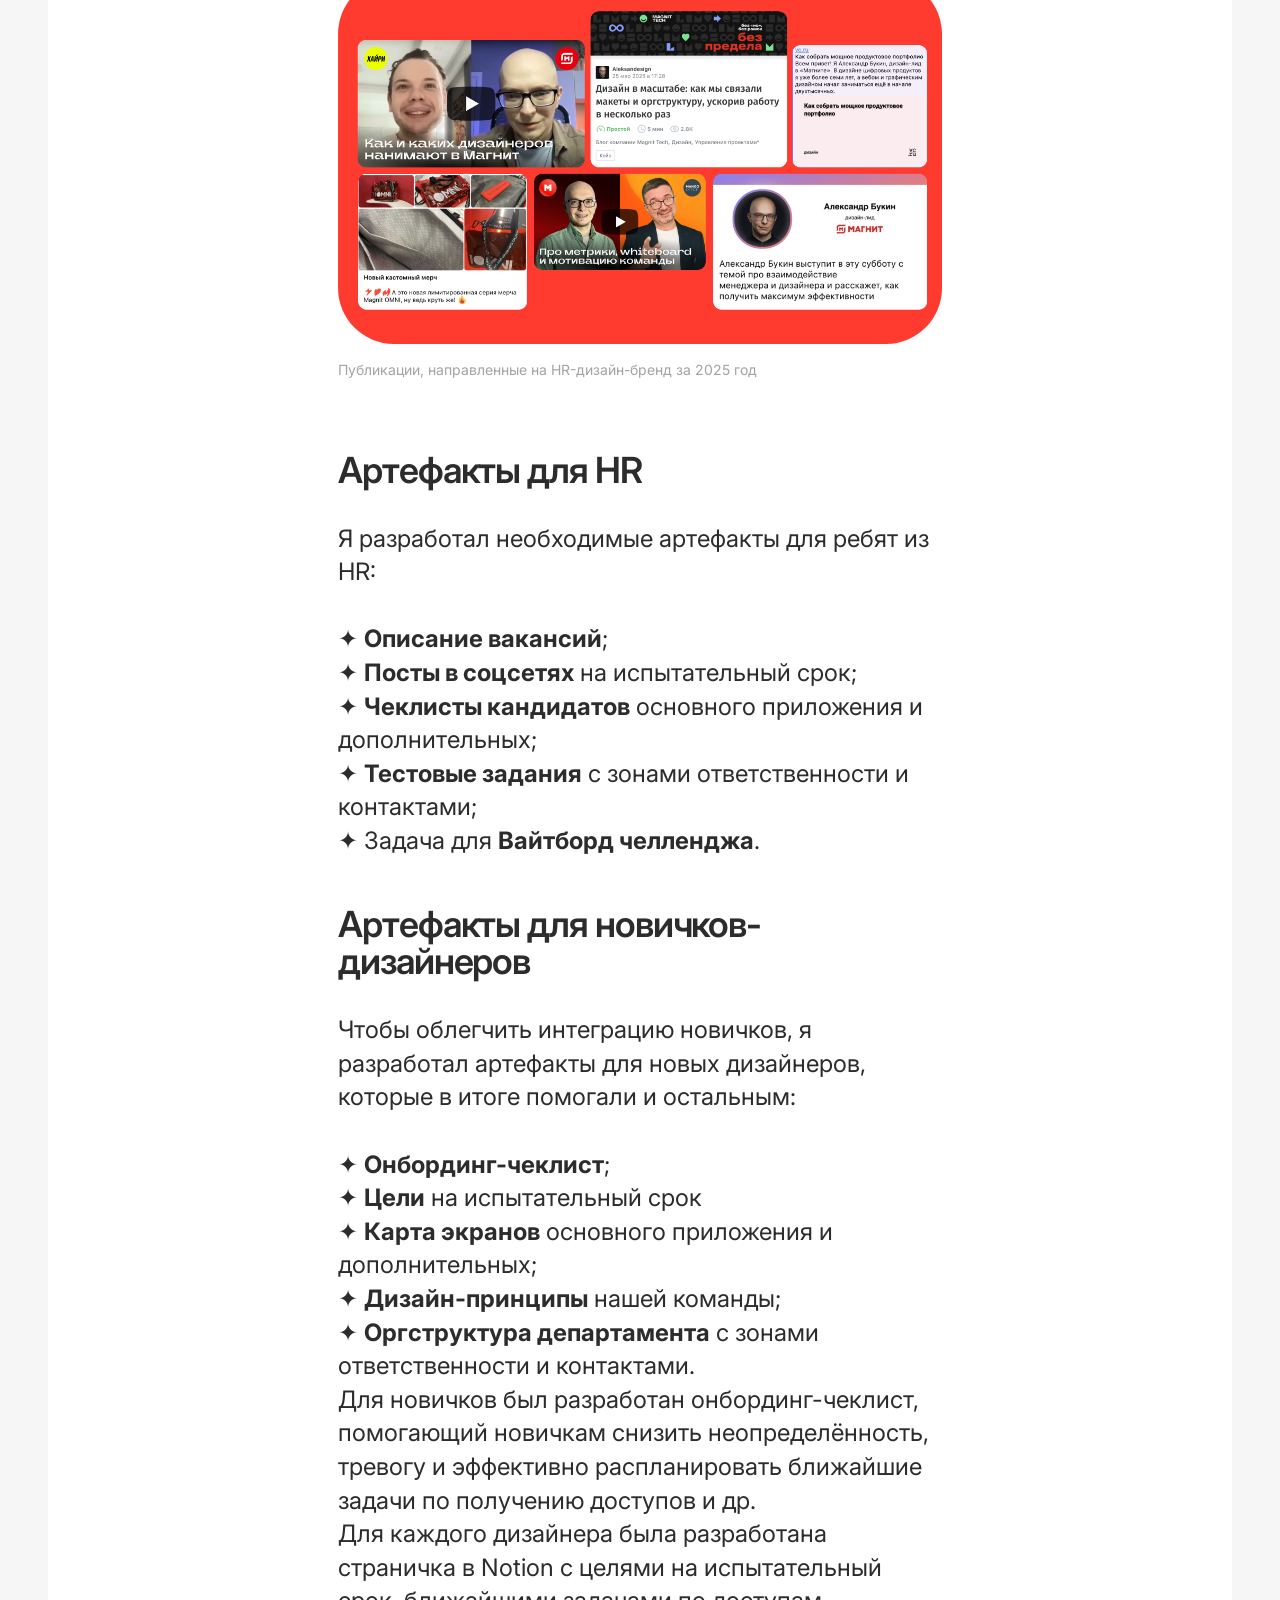
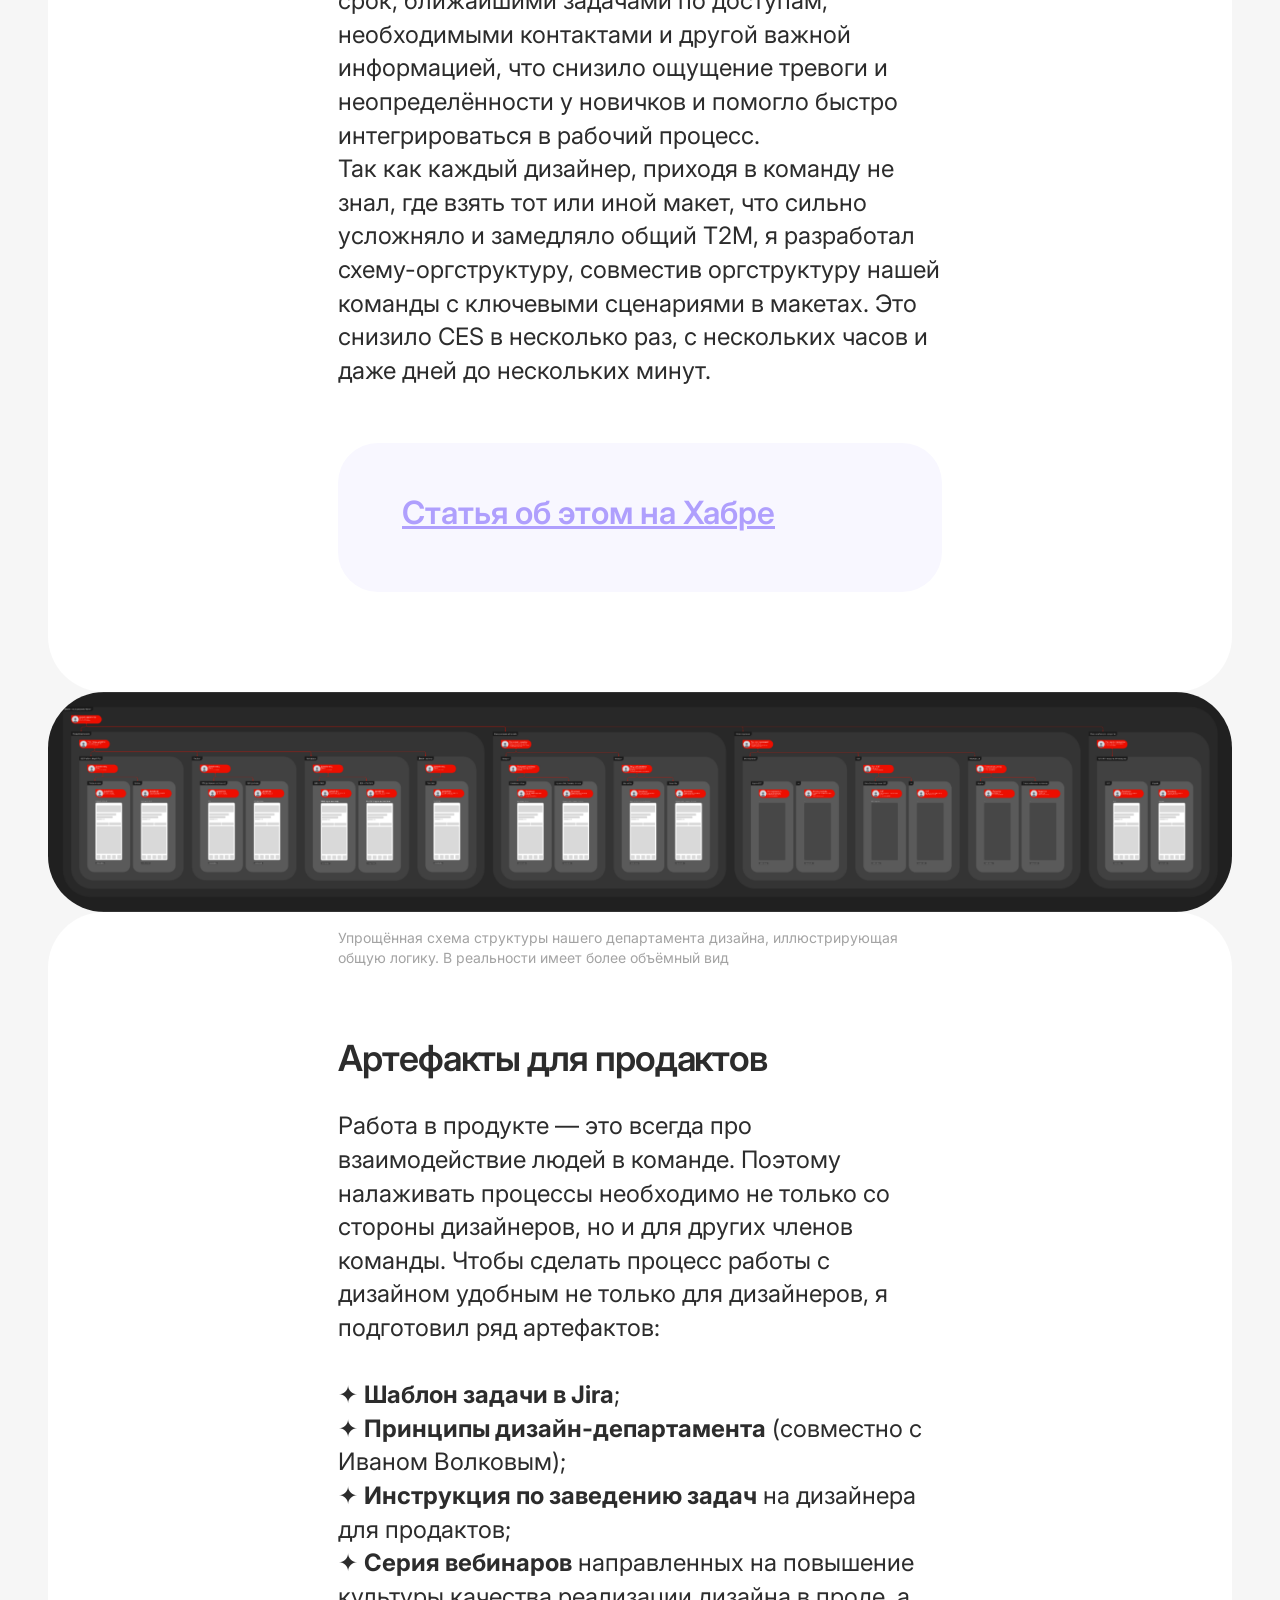
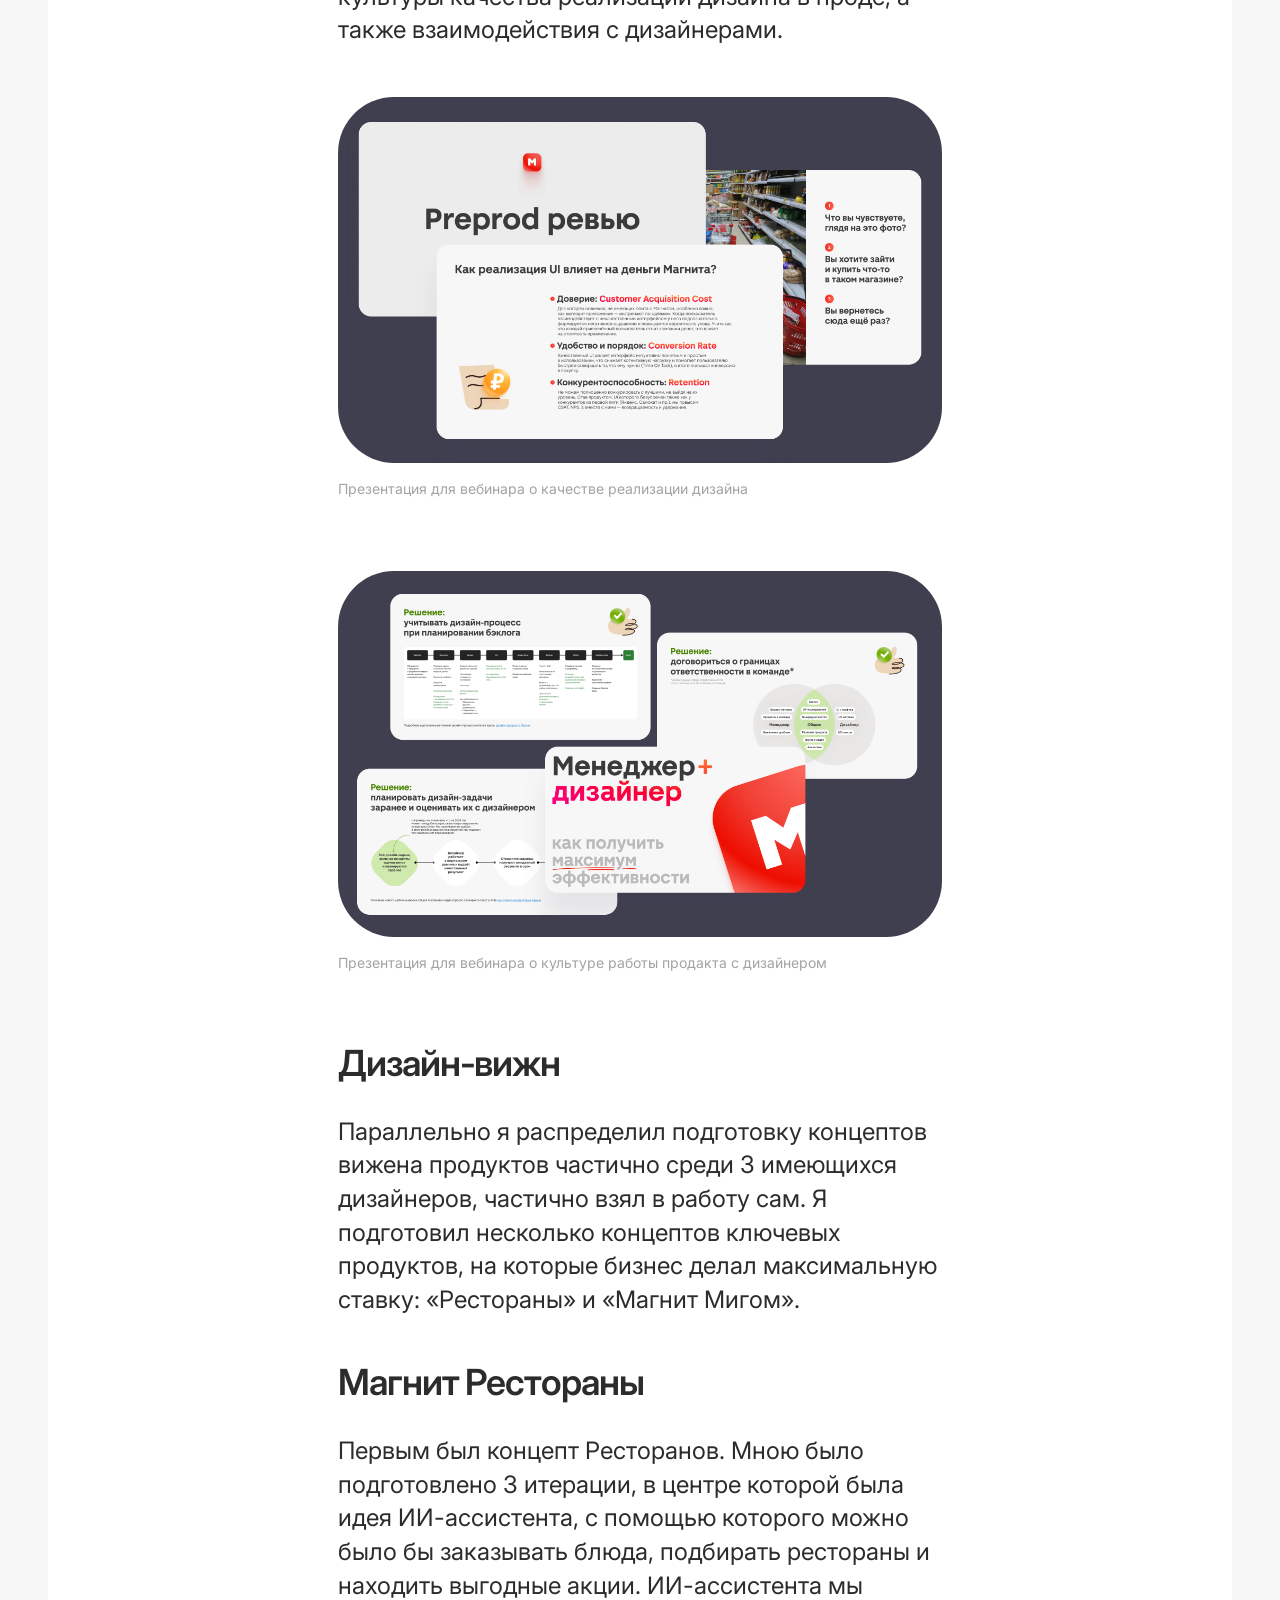
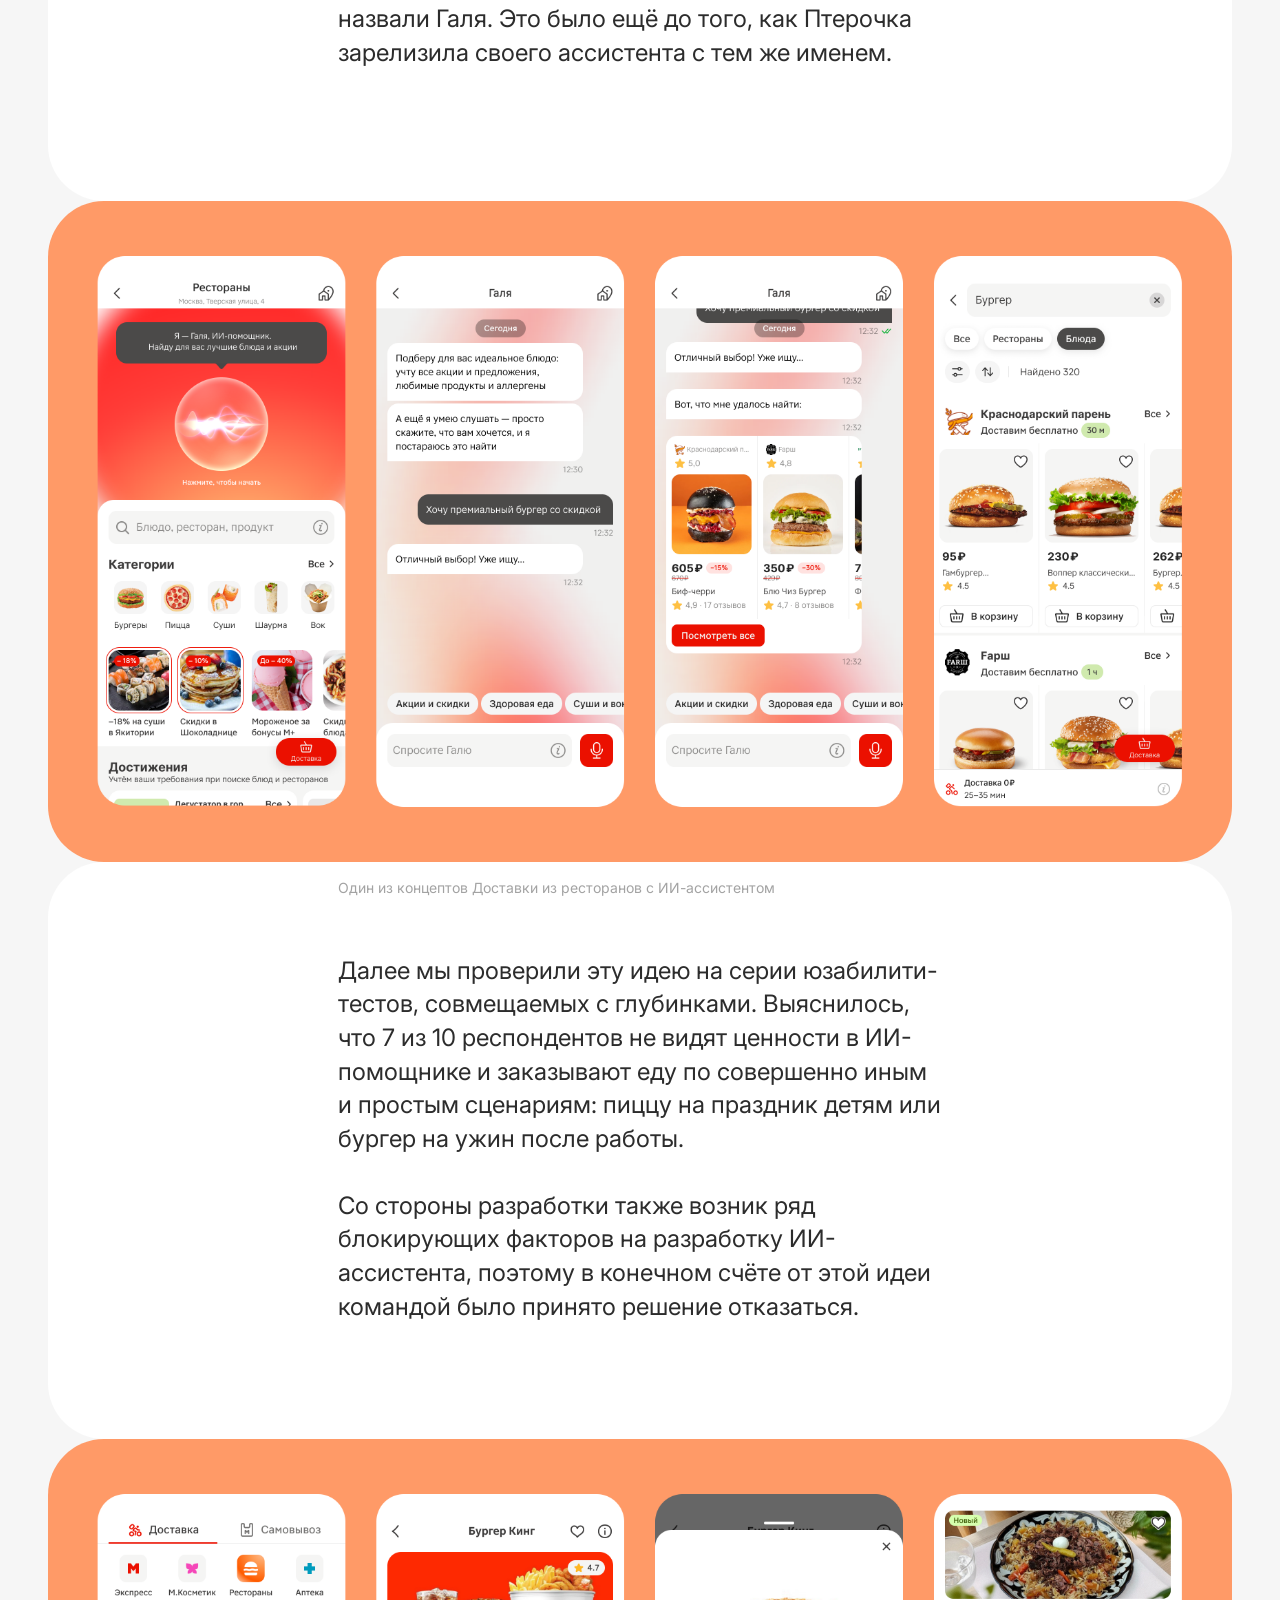
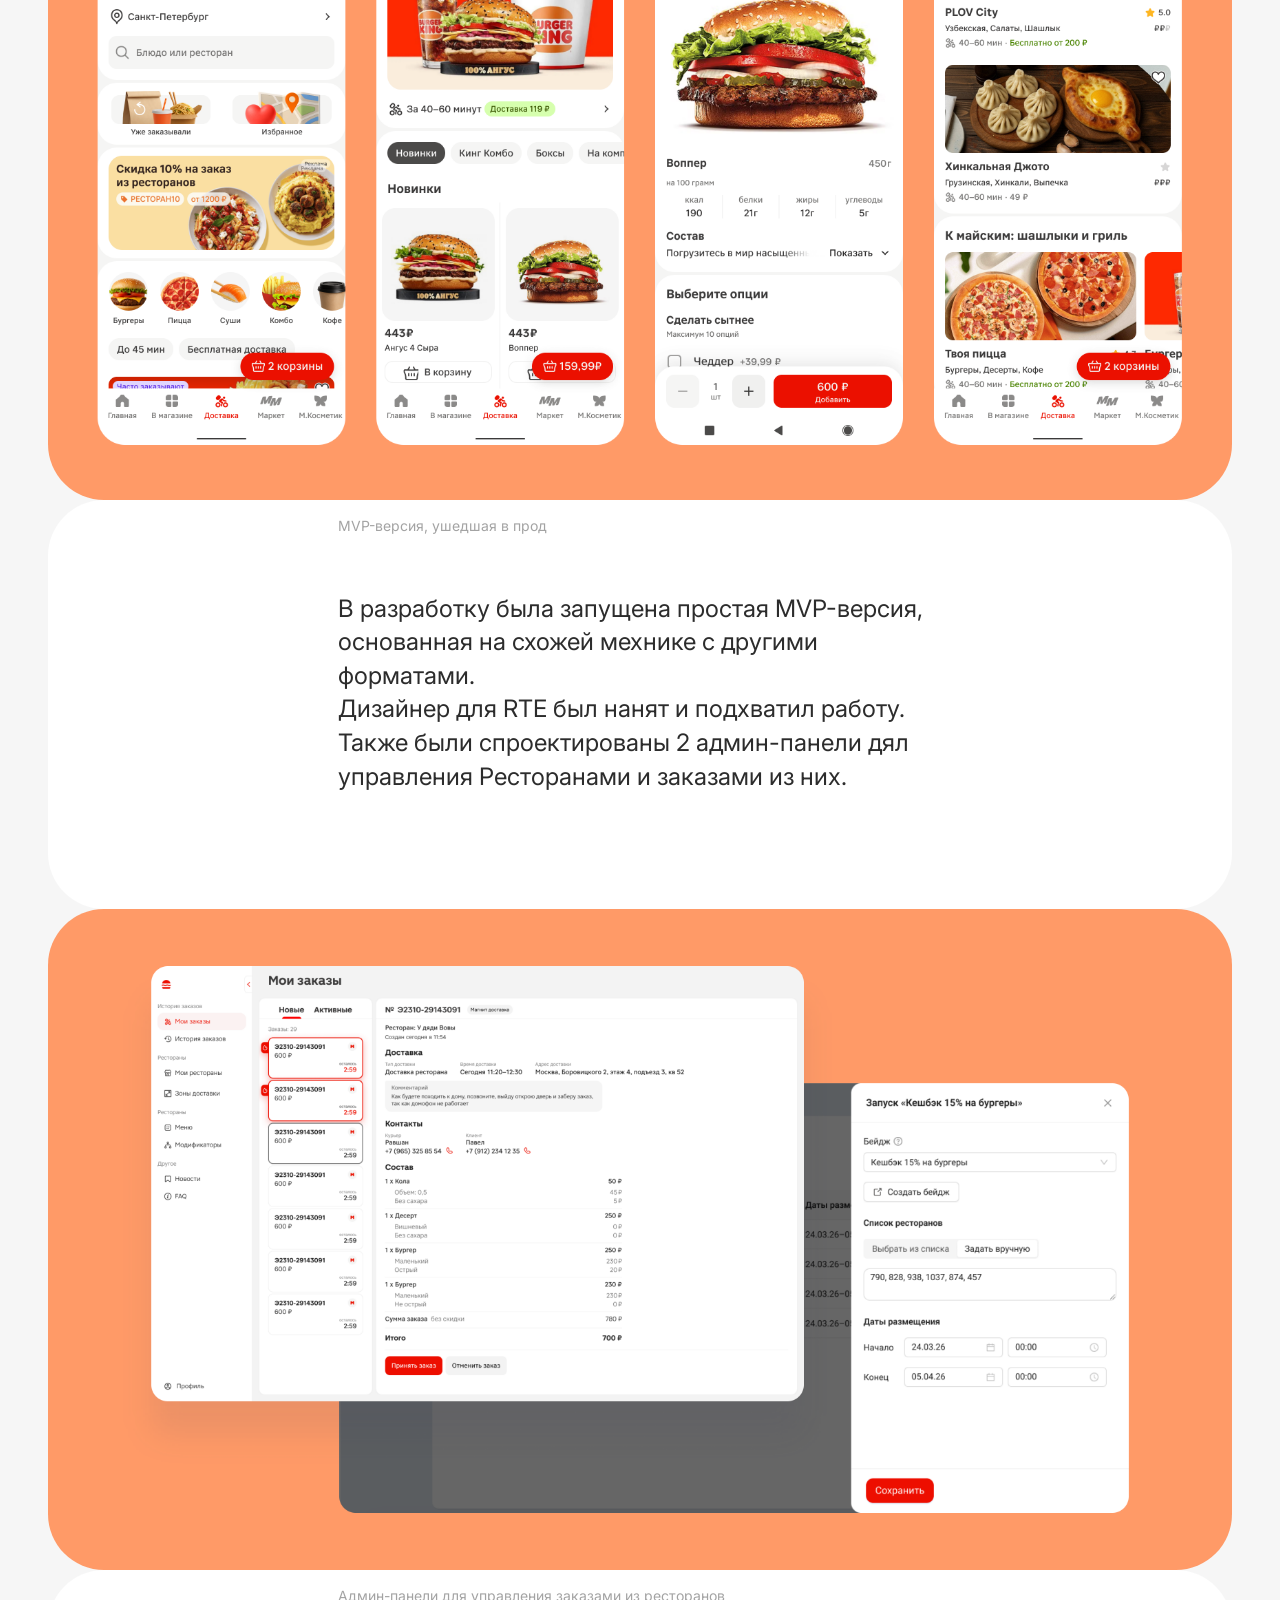
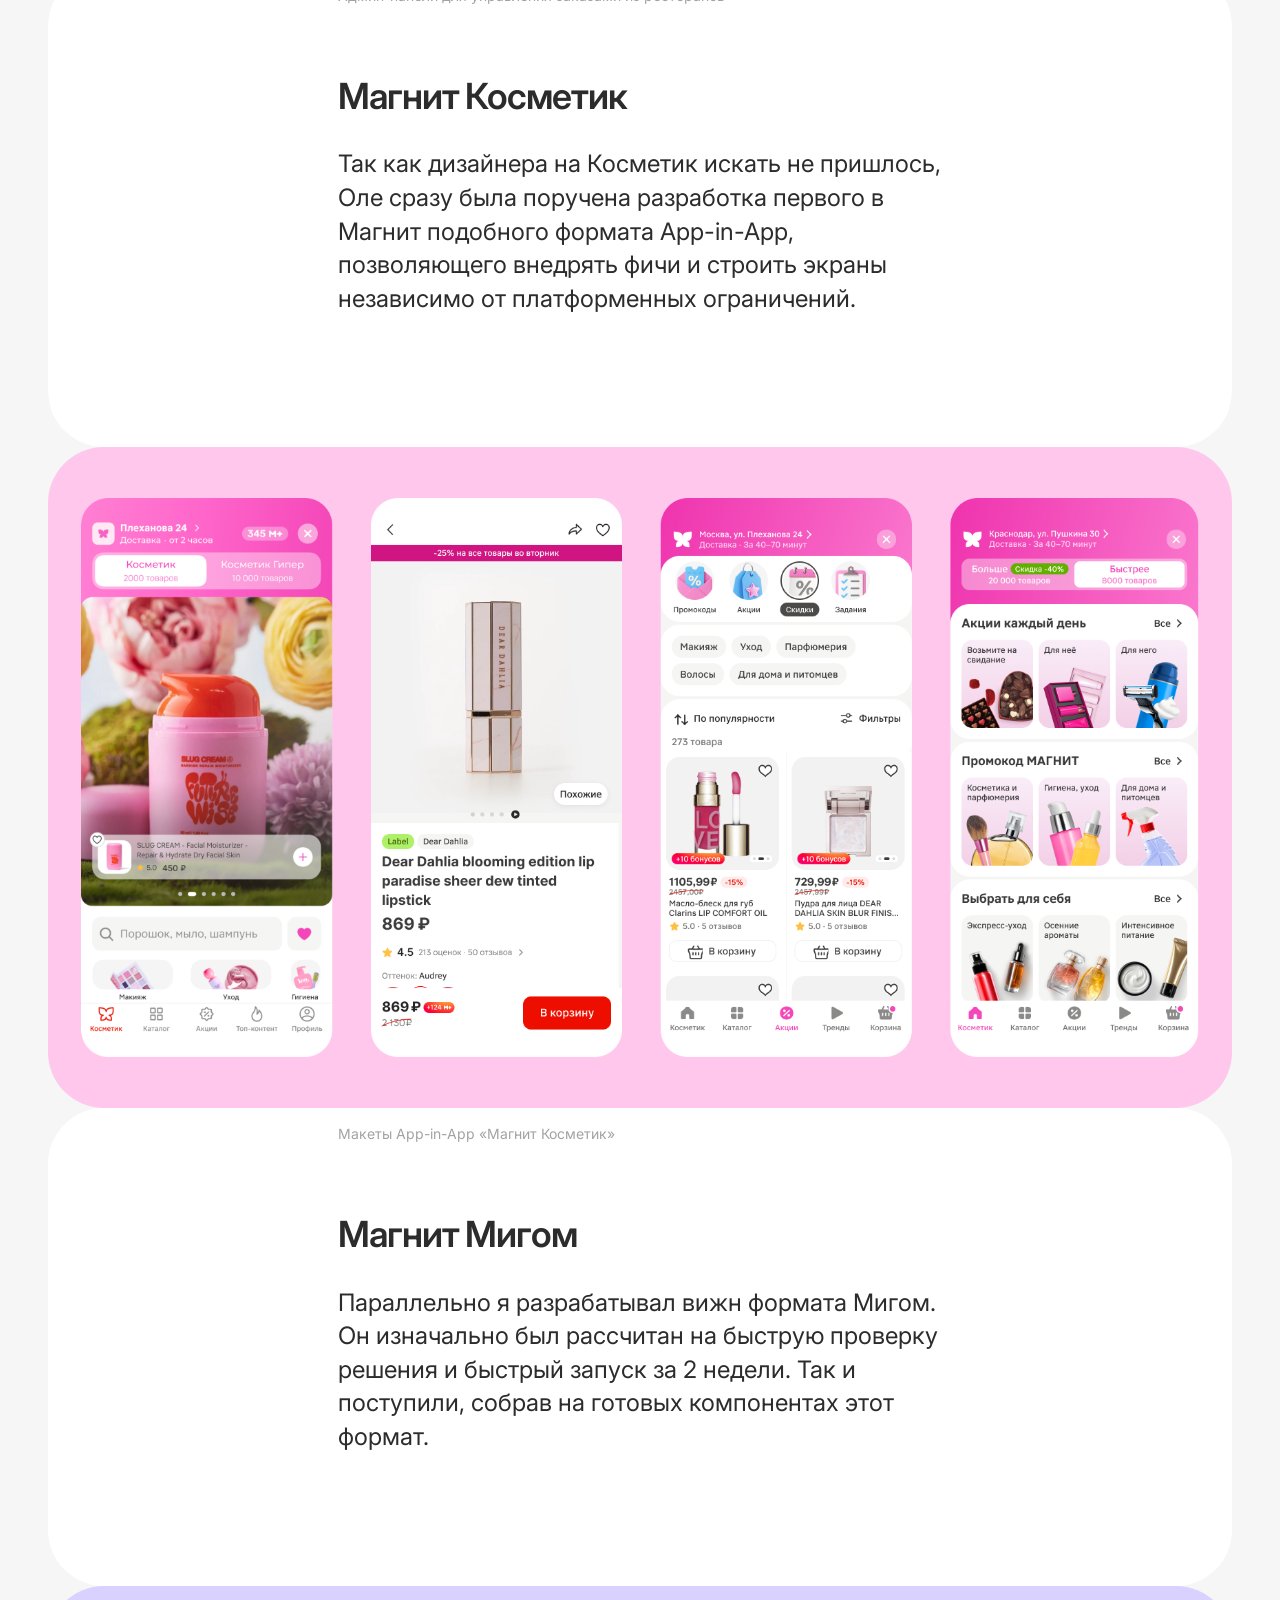
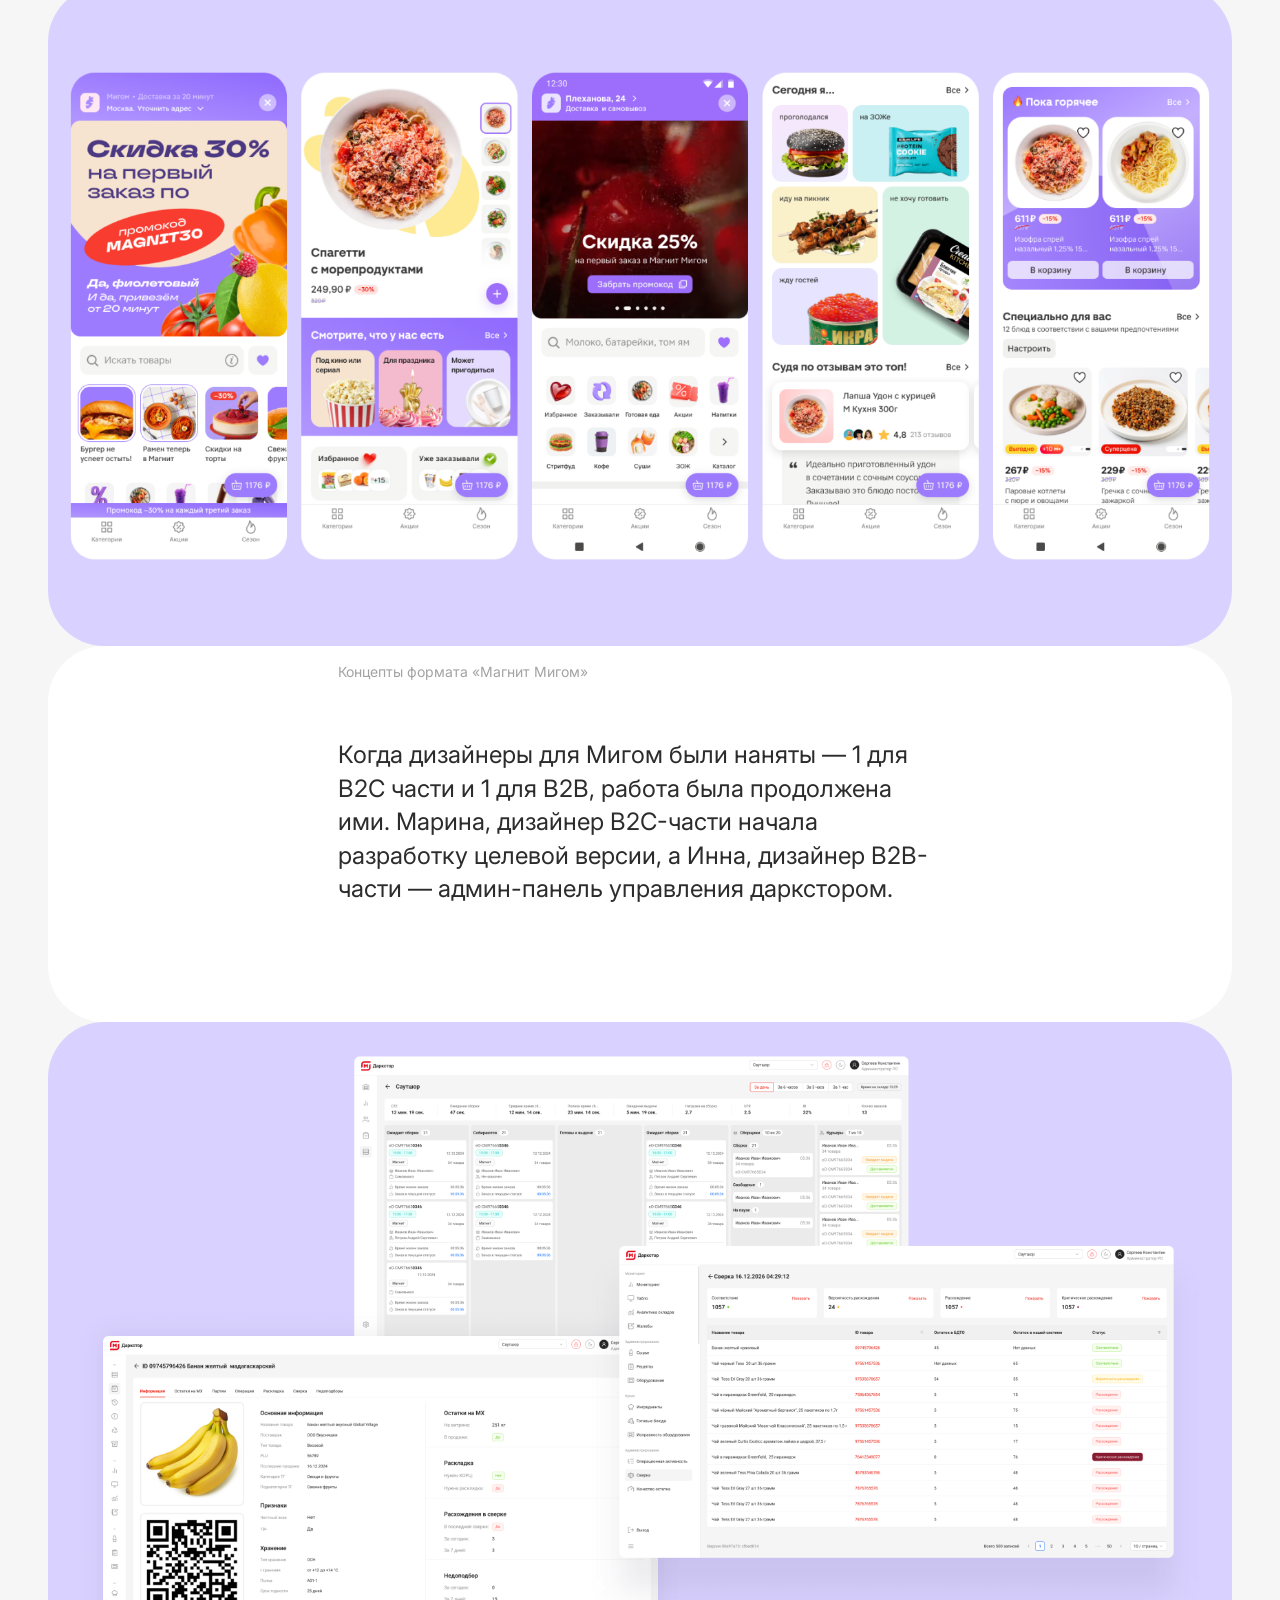
==== commit 66bc71b9: "Refresh Magnit formats case copy and end-of-case metrics. Update PM artifacts, spacing, Cosmetic met" ====
--- a/cases/case1.html
+++ b/cases/case1.html
@@ -10,7 +10,7 @@
   <link rel="preconnect" href="https://fonts.gstatic.com" crossorigin>
   <link href="https://fonts.googleapis.com/css2?family=Inter:wght@400;500;600&display=swap" rel="stylesheet">
   <link rel="stylesheet" href="../styles.css?v=36">
-  <link rel="stylesheet" href="../case-page.css?v=38">
+  <link rel="stylesheet" href="../case-page.css?v=39">
   <script data-goatcounter="https://aleksandesign.goatcounter.com/count"
           async src="//gc.zgo.at/count.js"></script>
 </head>
@@ -191,8 +191,10 @@
               <p>Артефакты для продактов</p>
             </div>
           <div class="text-main">
-            <p>Работа в продукте — это всегда про взаимодействие людей в команде. Поэтому налаживать процессы необходимо не только со стороны дизайнеров, но и для других членов команды. Чтобы сделать процесс работы с дизайном удобным не только для дизайнеров, я подготовил ряд артефактов:<br><br>✦ Предзаполненный <strong>шаблон задачи в Jira</strong>;</p>
-            <p>✦ <strong>Принципы дизайн-департамента</strong> (совместно с Иваном Волковым, нашим дизайн-директором);<br>✦ <strong>Инструкция по заведению задач</strong> на дизайнера для продактов;<br>✦ <strong>Серия вебинаров</strong>, направленных на повышение культуры качества реализации дизайна в проде, а также взаимодействия с дизайнерами.</p>
+            <p>Работа в продукте — это всегда про взаимодействие людей в команде. Поэтому налаживать процессы необходимо не только со стороны дизайнеров, но и для других членов команды. Чтобы сделать процесс работы с дизайном удобным не только для дизайнеров, я подготовил ряд артефактов:</p>
+            <p aria-hidden="true"><br></p>
+            <p>✦ <strong>Шаблон задачи в Jira</strong>;<br>✦ <strong>Принципы дизайн-департамента</strong> (совместно с Иваном Волковым);<br>✦ <strong>Инструкция по заведению задач</strong> на дизайнера для продактов;<br>✦ <strong>Серия вебинаров</strong> направленных на повышение культуры качества реализации дизайна в проде, а также взаимодействия с дизайнерами.</p>
+            <p aria-hidden="true"><br></p>
           </div>
         </div>
       </div>
@@ -262,7 +264,8 @@
       <div class="text-main-block">
         <div class="text-main">
           <p>Далее мы проверили эту идею на серии юзабилити-тестов, совмещаемых с глубинками. Выяснилось, что 7 из 10 респондентов не видят ценности в ИИ-помощнике и заказывают еду по совершенно иным и простым сценариям: пиццу на праздник детям или бургер на ужин после работы.</p>
-          <p>Со стороны разработки также возник ряд блокирующих факторов на разраотку ИИ-ассистента, поэтому в конечном счёте от этой идеи командой было принято решение отказаться.</p>
+          <p aria-hidden="true"><br></p>
+          <p>Со стороны разработки также возник ряд блокирующих факторов на разработку ИИ-ассистента, поэтому в конечном счёте от этой идеи командой было принято решение отказаться.</p>
         </div>
       </div>
       <div class="text-empty-100" aria-hidden="true"></div>
@@ -467,12 +470,13 @@
       <div class="text-main-block">
         <div class="text-main">
           <p>За 2025 год были запущены все 5 форматов. Для обеспечения работы формата Рестораны было разработано и запущено 2 админ-панели управления заказами и ресторанами, 1 админ-панель управления заказами в Магнит Работе, 1 админ-панель для управления посылками и личный кабинет для B2B-клиентов посылок, а также админ-панель Дарксторов. Суммарно 11 продуктов.</p>
+          <p aria-hidden="true"><br></p>
           <p>За 6 месяцев после запуска App-in-App Магнит Косметик ключевые метрики продукта показали положительную динамику:</p>
         </div>
       </div>
       <div class="text-metrics-block">
         <div class="text-columns">
-          <div class="metrics-text">
+          <div class="metrics-text metrics-text--3col metrics-text--cosmetic">
             <div class="col-block">
               <div class="text-description">
                 <p>AOV (Средний чек):</p>
@@ -491,12 +495,6 @@
                 <p>–6%</p>
               </div>
             </div>
-            <div class="col-block">
-              <div class="text-description">
-                <p>Рост (NDA)</p>
-                <p>AOV</p>
-              </div>
-            </div>
           </div>
         </div>
       </div>
@@ -507,7 +505,7 @@
       </div>
       <div class="text-metrics-block">
         <div class="text-columns">
-          <div class="metrics-text">
+          <div class="metrics-text metrics-text--3col">
             <div class="col-block">
               <div class="text-description">
                 <p>CES:</p>
@@ -524,12 +522,6 @@
               <div class="text-description">
                 <p>Продуктов:</p>
                 <p>+11</p>
-              </div>
-            </div>
-            <div class="col-block">
-              <div class="text-description">
-                <p>Рост (NDA)</p>
-                <p>AOV</p>
               </div>
             </div>
           </div>
--- a/case-page.css
+++ b/case-page.css
@@ -438,6 +438,14 @@
   padding-top: 32px;
   padding-bottom: 32px;
   border-radius: 0;
+}
+
+.text-metrics-block .metrics-text.metrics-text--3col {
+  grid-template-columns: repeat(3, minmax(0, 1fr));
+}
+
+.text-metrics-block .metrics-text.metrics-text--cosmetic {
+  background: #ffc7ec;
 }
 
 .text-metrics-block .metrics-text {
